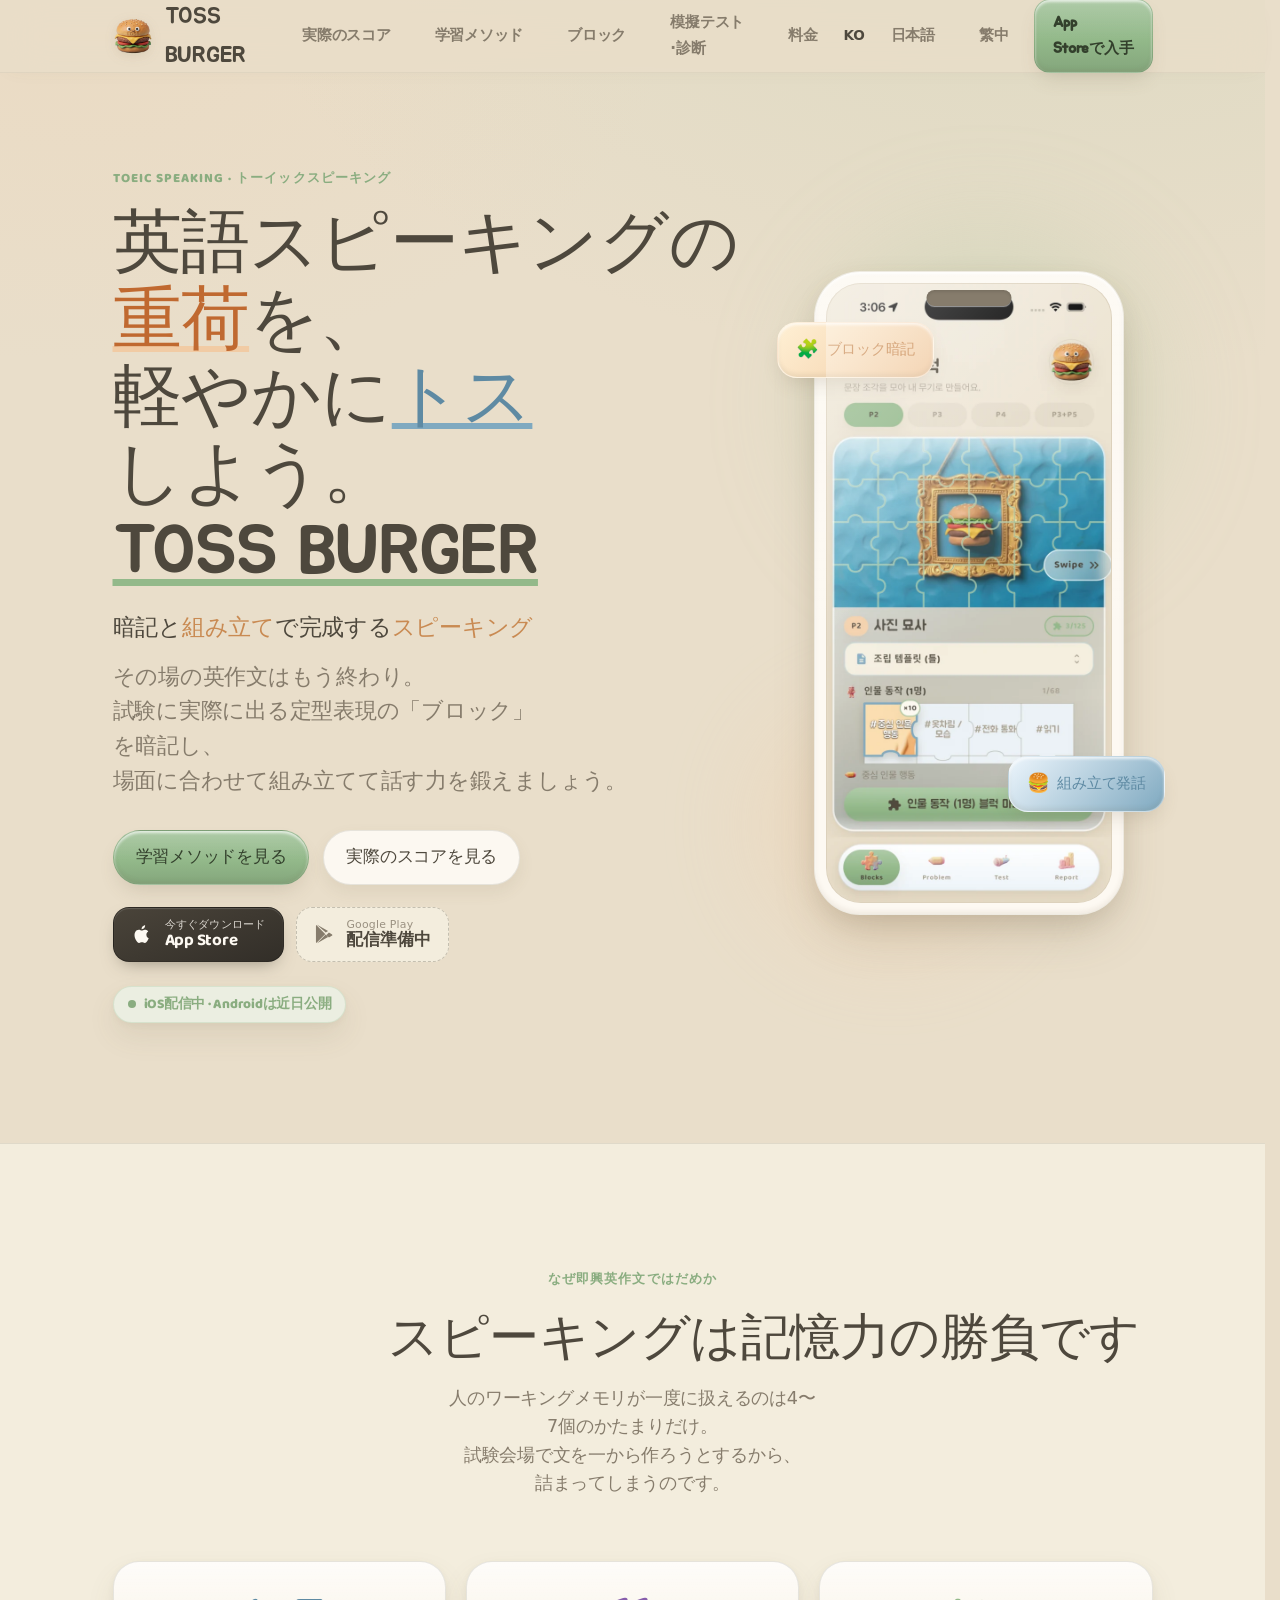
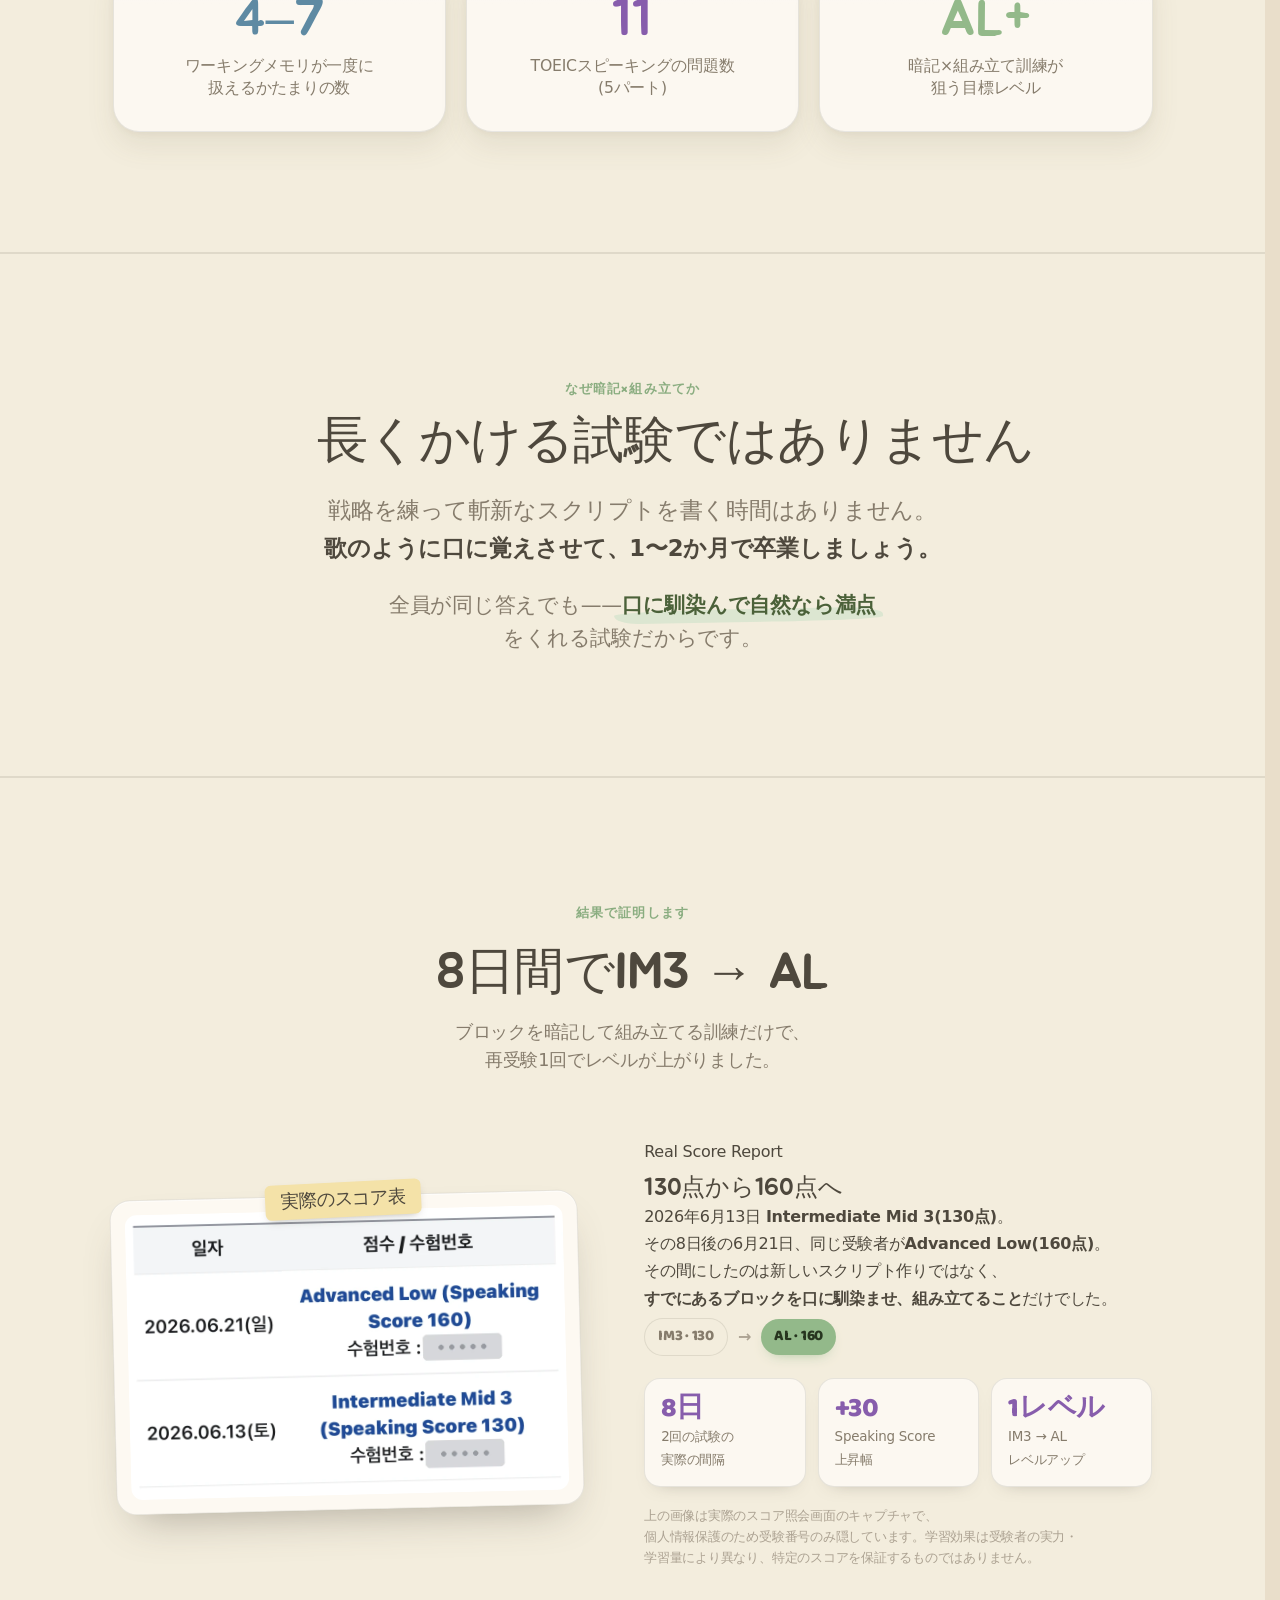
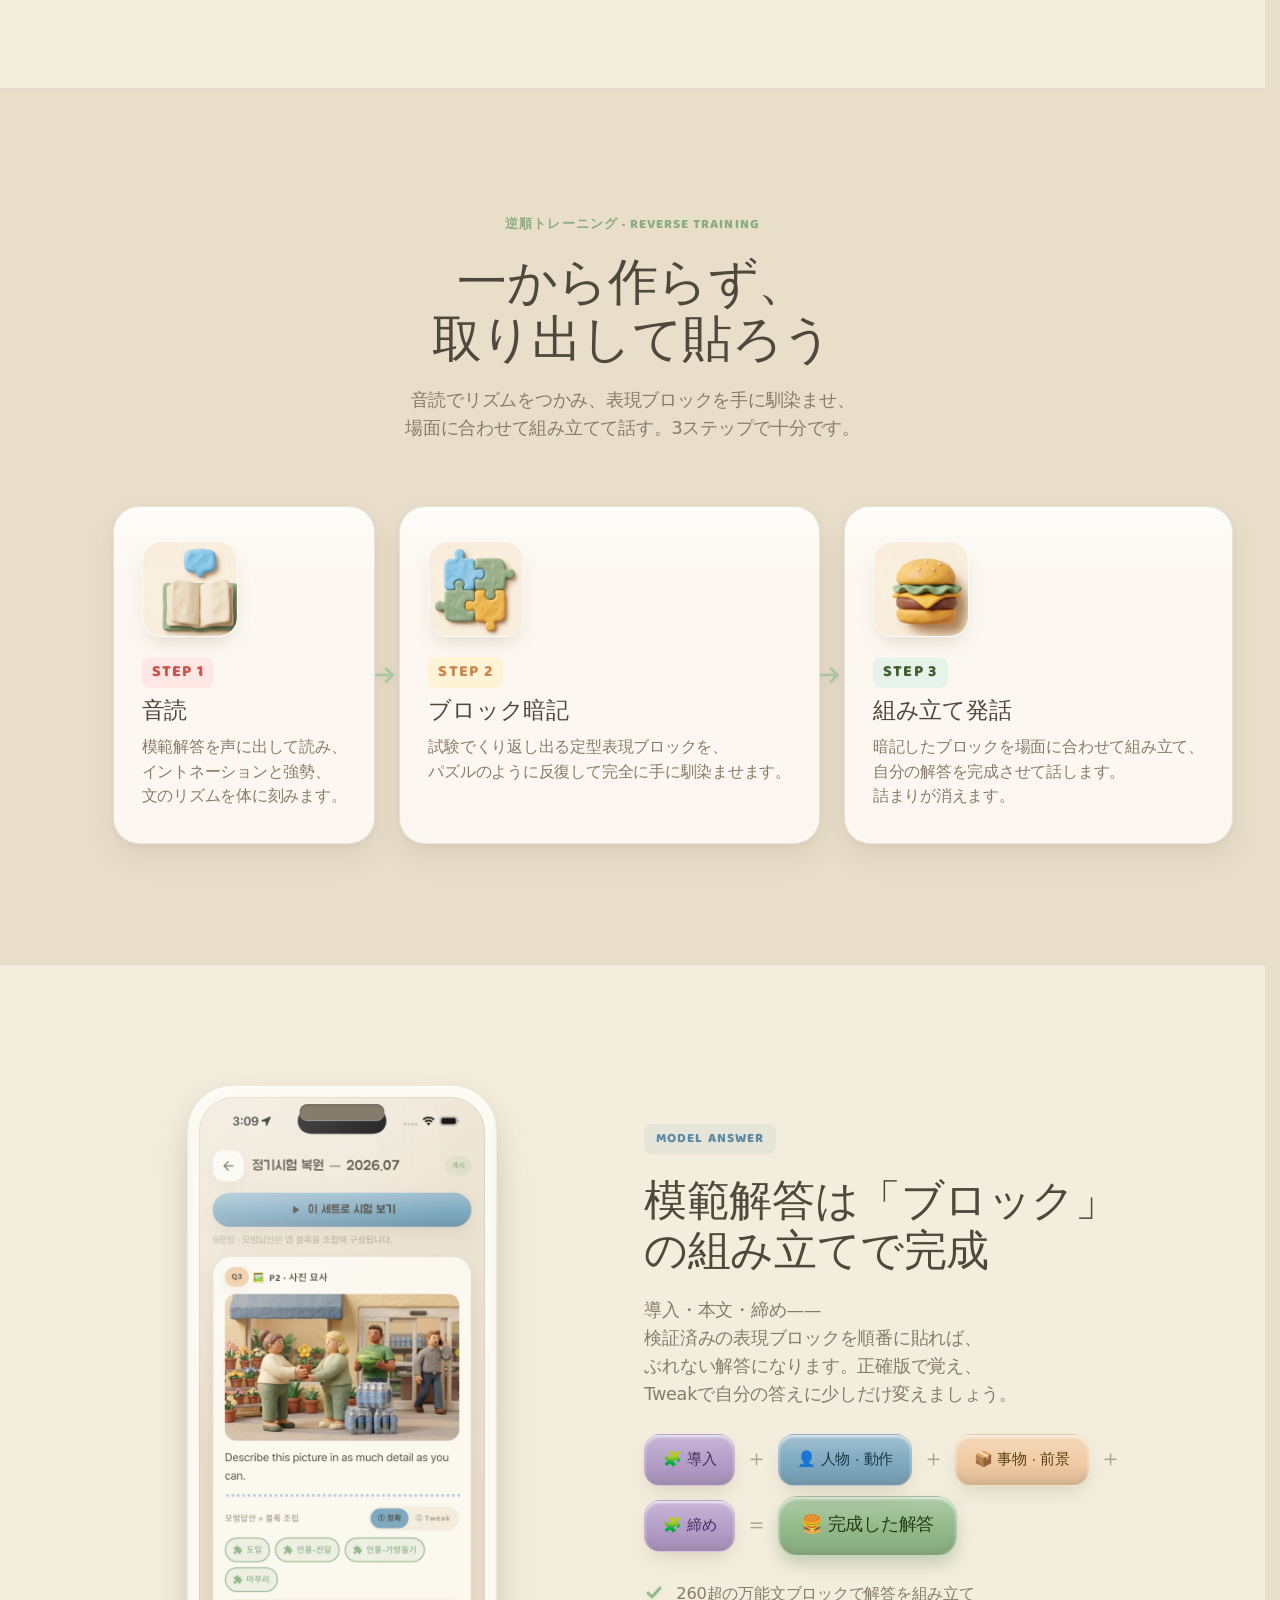
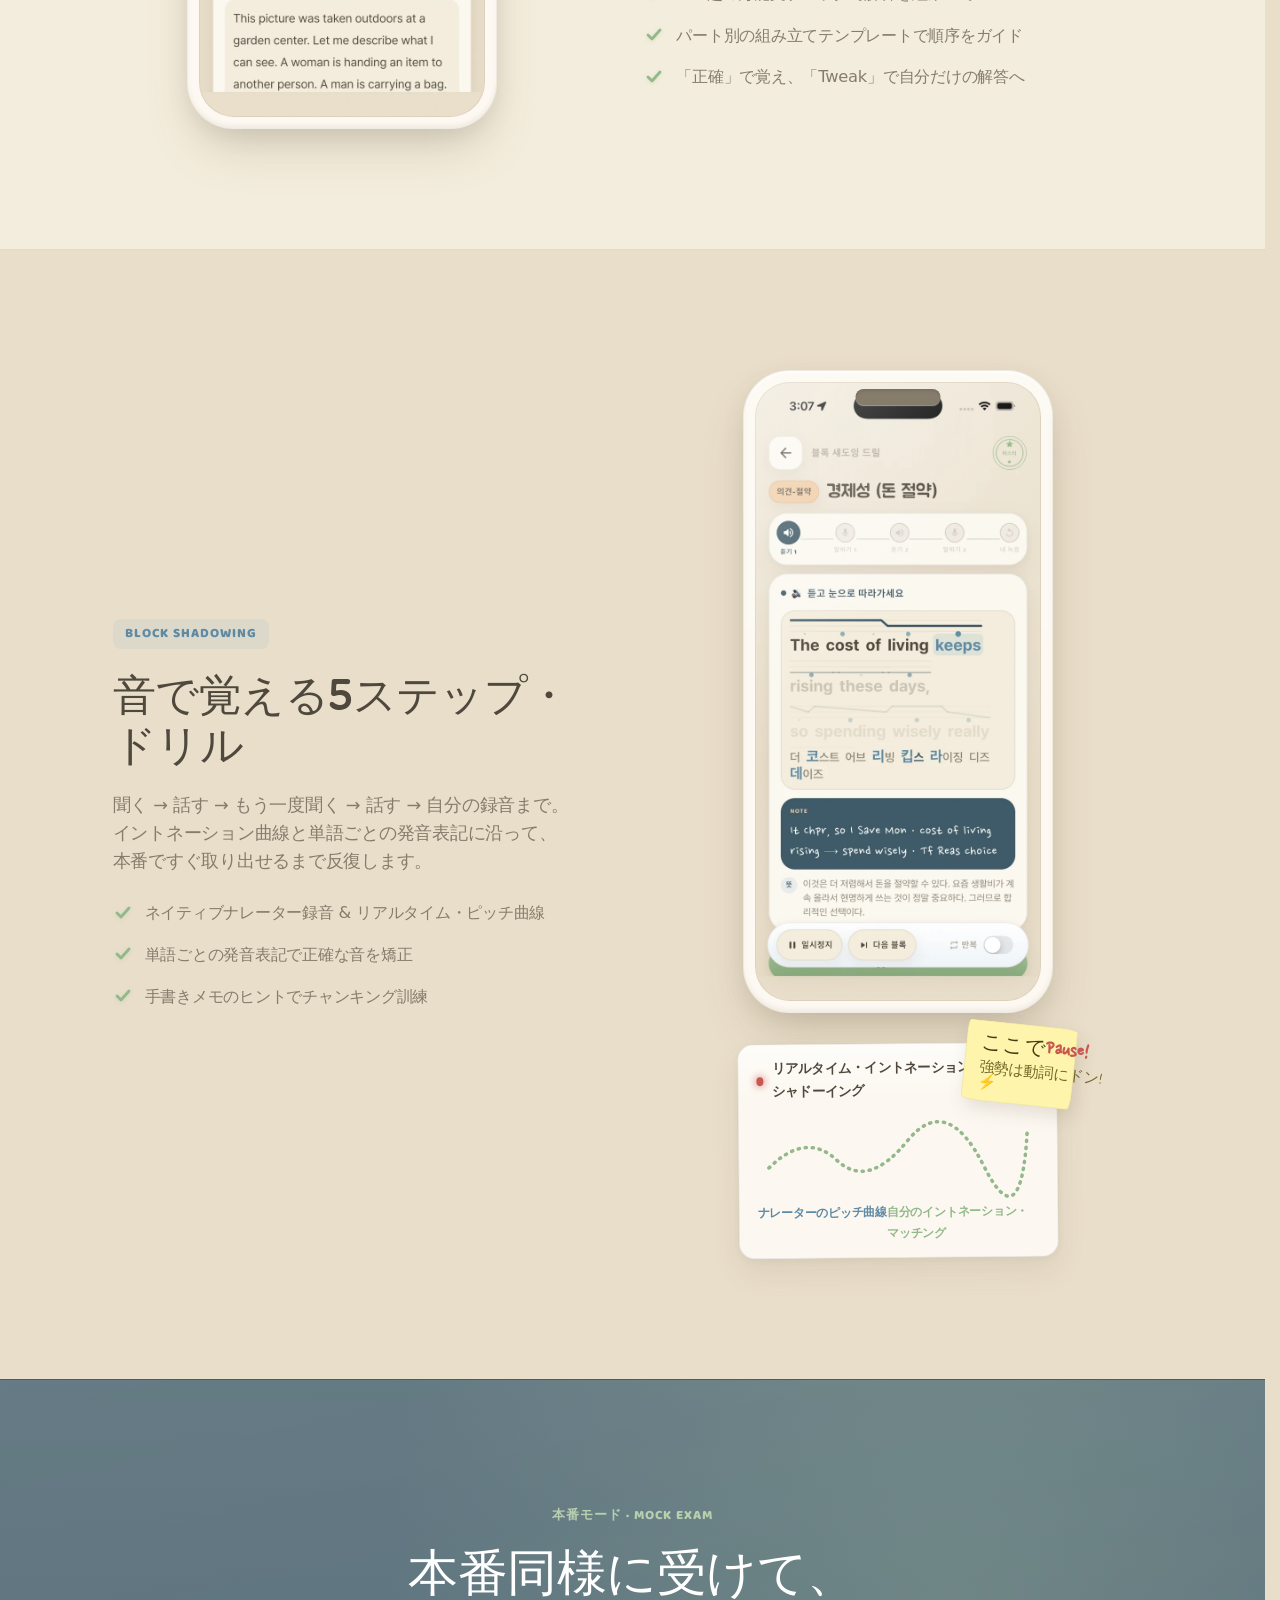
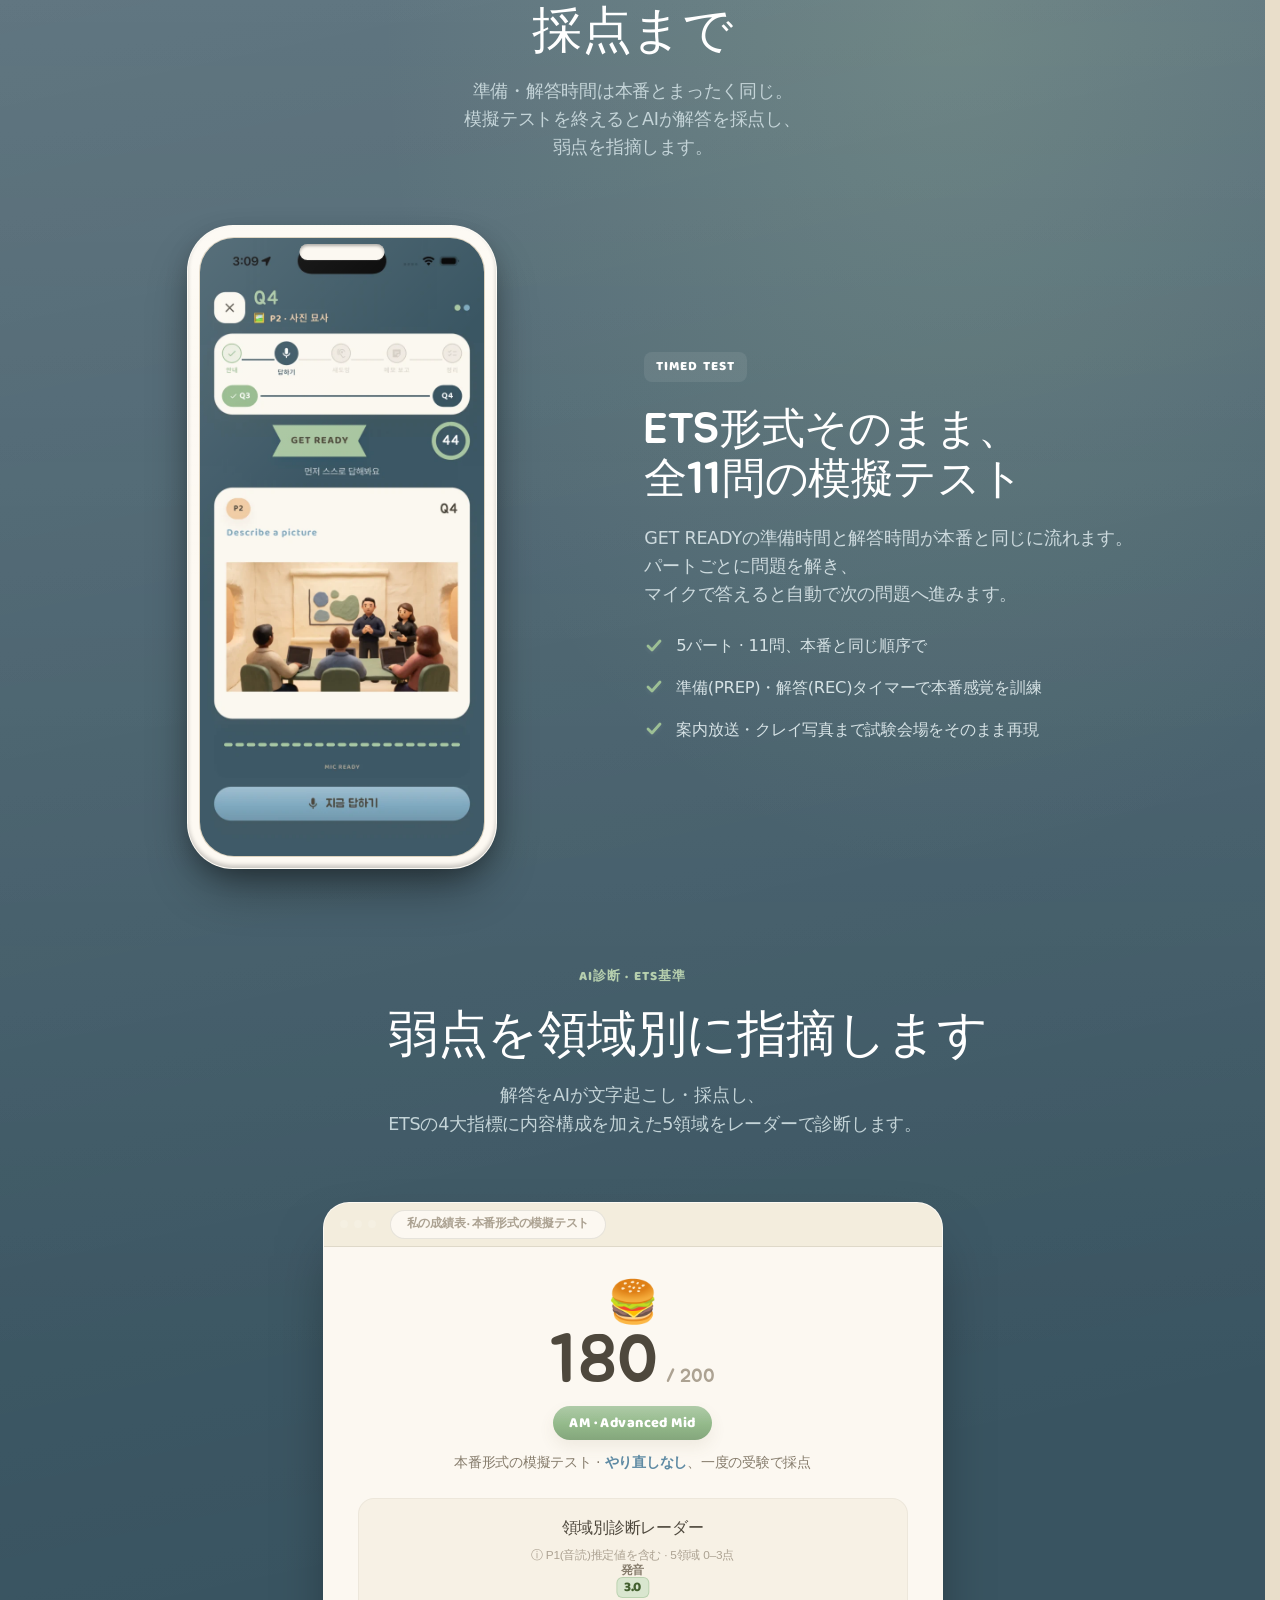
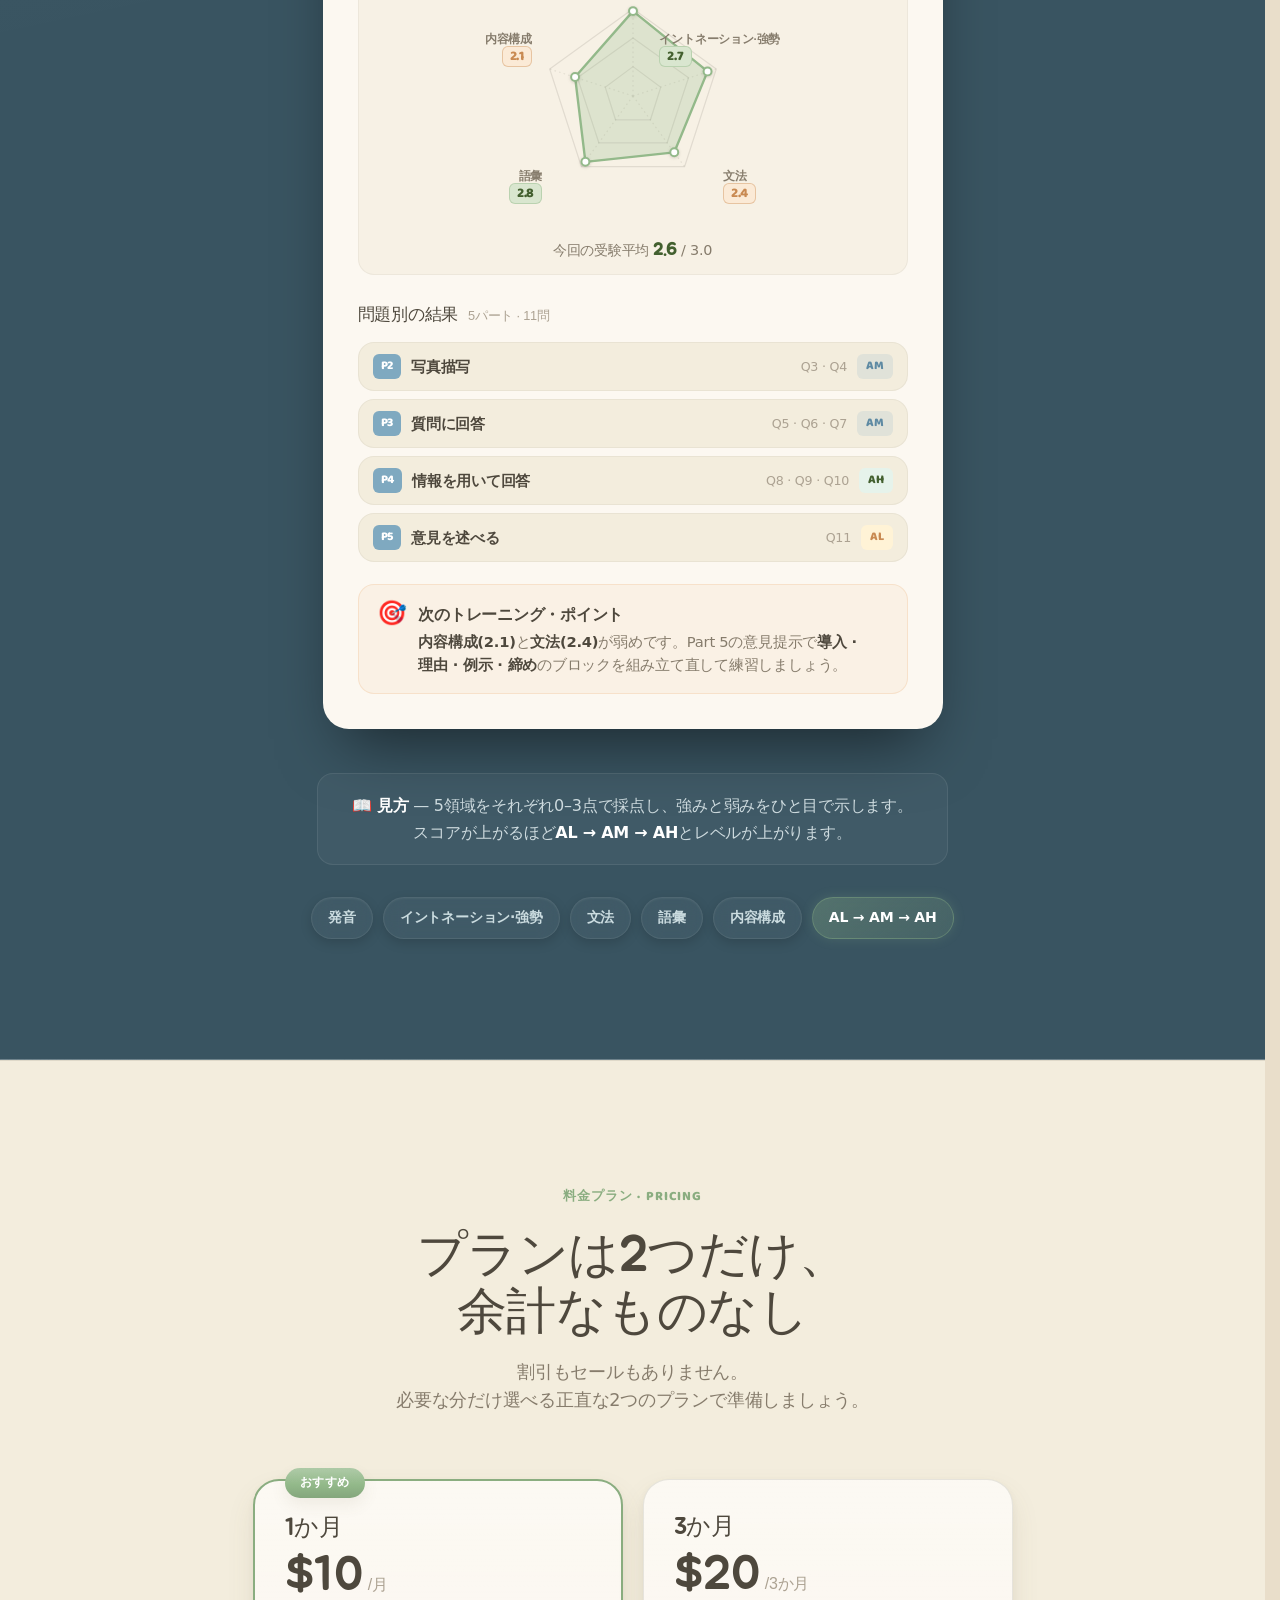
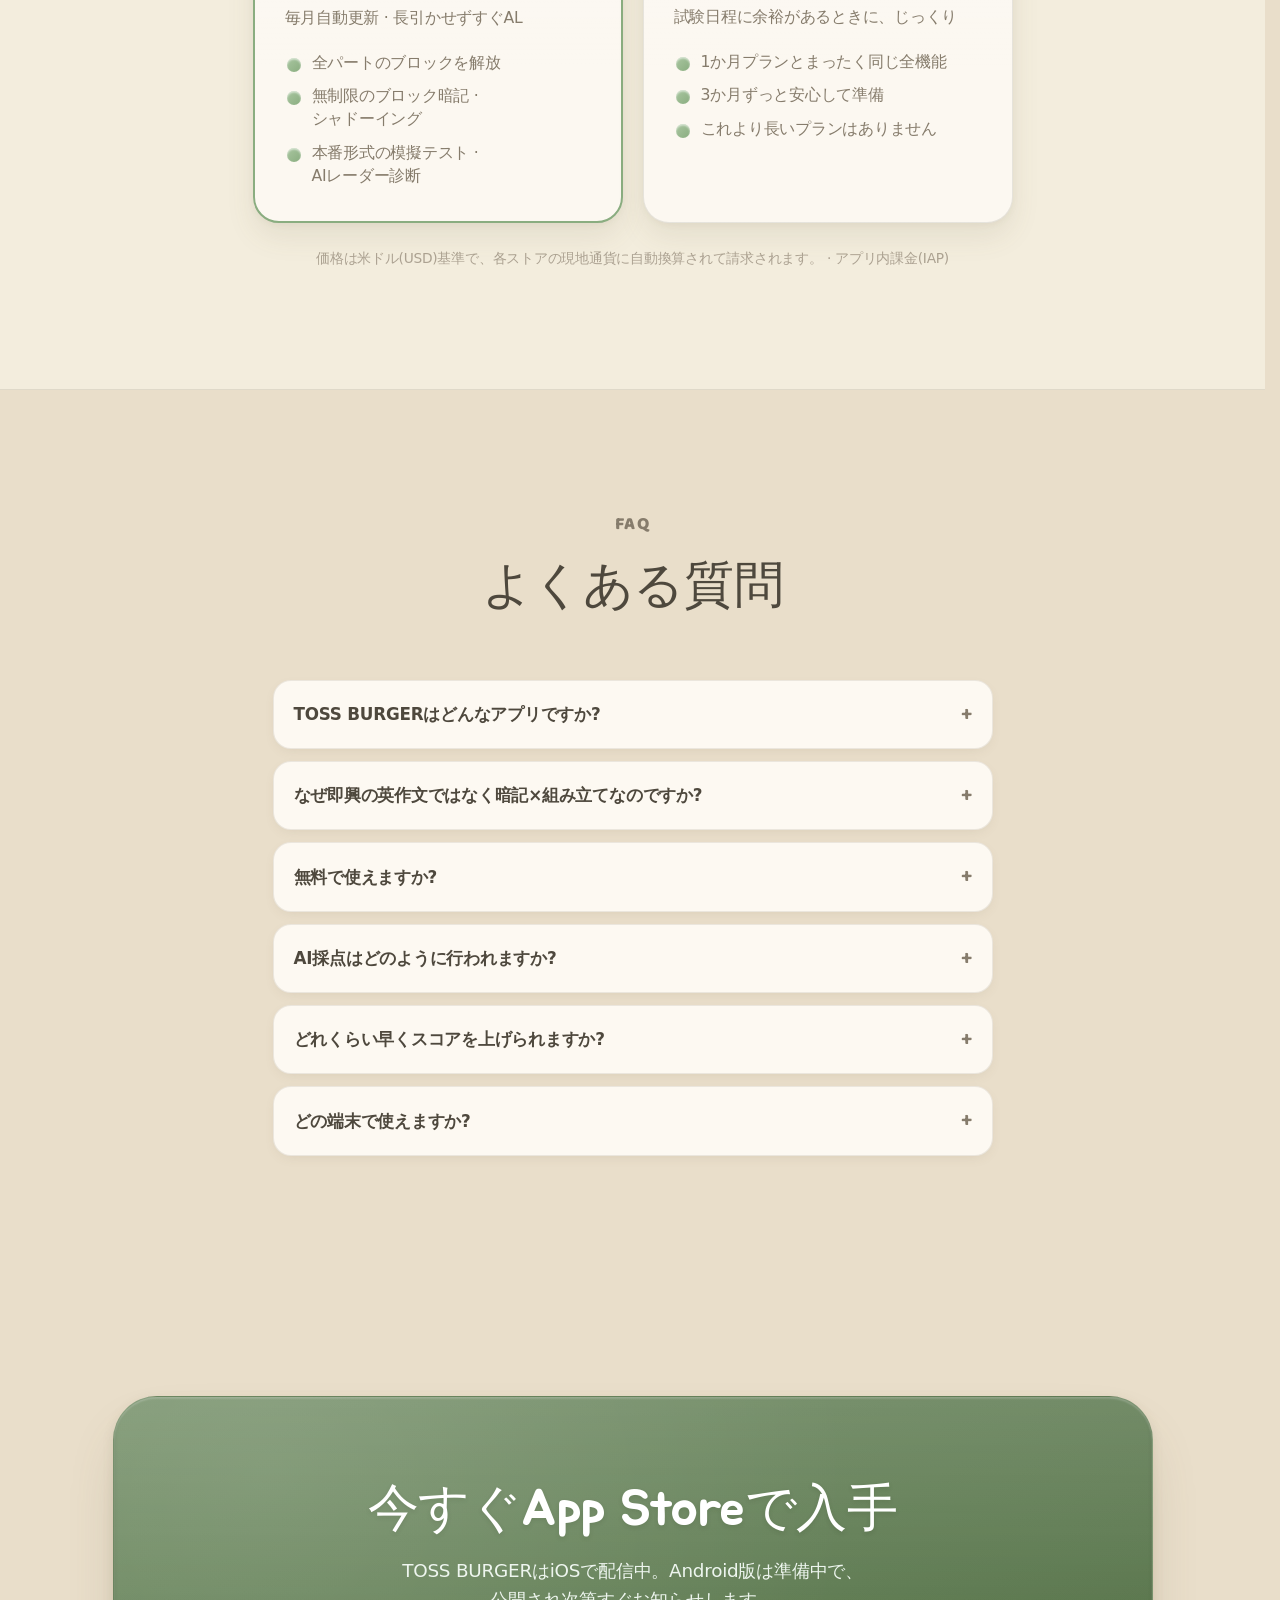
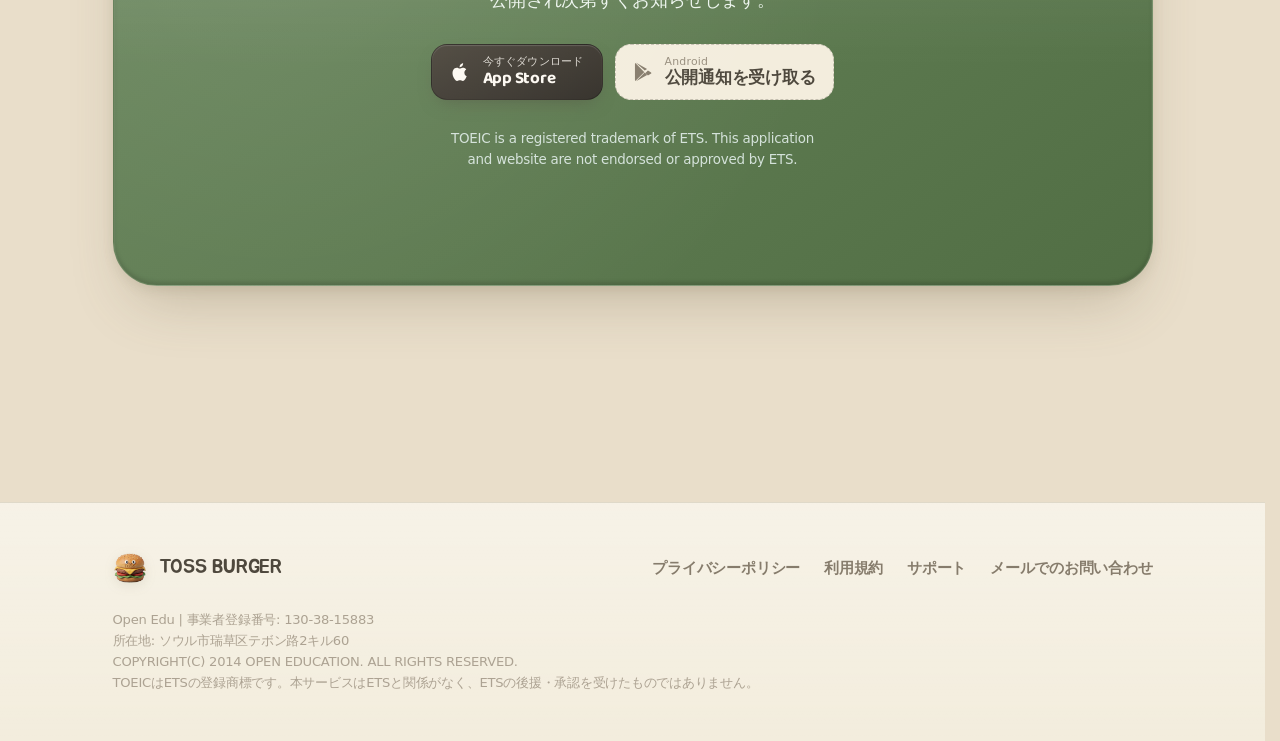
==== ja/index.html @ c6505736 "feat: SEO/AEO + ja·zh-Hant homepages with browser-language routing - index.html: canonical + hreflan" ====
<!DOCTYPE html>
<html lang="ja">
<head>
<meta charset="utf-8">
<meta name="viewport" content="width=device-width, initial-scale=1, viewport-fit=cover">
<title>TOSS BURGER — 暗記と組み立てで完成するTOEIC®スピーキング</title>
<meta name="description" content="TOSS BURGERは、試験に出る定型表現の「ブロック」を暗記し、組み立てて話すTOEIC Speakingトレーニングアプリです。ブロック・シャドーイング、本番形式の模擬テスト、ETS基準のAIレーダー診断まで。">
<meta name="color-scheme" content="light dark">
<meta name="theme-color" content="#e9e0cf" media="(prefers-color-scheme: light)">
<meta name="theme-color" content="#1b2b33" media="(prefers-color-scheme: dark)">
<meta property="og:title" content="TOSS BURGER — TOEICスピーキング「暗記×組み立て」トレーニング">
<meta property="og:description" content="その場の英作文はもう終わり。定型表現を暗記し、組み立てて話そう。ブロック・シャドーイング · 模擬テスト · AIレーダー診断。">
<meta property="og:type" content="website">
<meta property="og:url" content="https://tosburger.com/ja/">
<meta property="og:image" content="https://tosburger.com/assets/og.jpg">
<meta property="og:image:width" content="1200">
<meta property="og:image:height" content="630">
<meta property="og:locale" content="ja_JP">
<meta property="og:locale:alternate" content="ko_KR">
<meta property="og:locale:alternate" content="zh_TW">
<meta name="twitter:card" content="summary_large_image">
<link rel="canonical" href="https://tosburger.com/ja/">
<link rel="alternate" hreflang="ko" href="https://tosburger.com/">
<link rel="alternate" hreflang="ja" href="https://tosburger.com/ja/">
<link rel="alternate" hreflang="zh-Hant" href="https://tosburger.com/zh-hant/">
<link rel="alternate" hreflang="x-default" href="https://tosburger.com/">
<link rel="sitemap" type="application/xml" href="/sitemap.xml">
<script type="application/ld+json">
{
  "@context": "https://schema.org",
  "@graph": [
    {
      "@type": "Organization",
      "@id": "https://tosburger.com/#org",
      "name": "Open Edu",
      "url": "https://tosburger.com/",
      "logo": "https://tosburger.com/assets/logo.webp",
      "email": "tosburger.dev@gmail.com"
    },
    {
      "@type": "WebSite",
      "@id": "https://tosburger.com/#website",
      "url": "https://tosburger.com/",
      "name": "TOSS BURGER",
      "inLanguage": "ja",
      "publisher": { "@id": "https://tosburger.com/#org" }
    },
    {
      "@type": "MobileApplication",
      "@id": "https://tosburger.com/#app",
      "name": "TOSS BURGER — TOEICスピーキング・テンプレート訓練",
      "alternateName": "TOSS BURGER",
      "operatingSystem": "iOS",
      "applicationCategory": "EducationApplication",
      "description": "試験でくり返し出る定型表現「ブロック」を暗記し、組み立てて話すTOEIC Speaking訓練アプリ。音読 → ブロック暗記 → 組み立て発話の3ステップ、本番形式の模擬テストとAI採点つき。",
      "installUrl": "https://apps.apple.com/app/id6788353969",
      "inLanguage": ["ko", "ja", "zh-Hant"],
      "publisher": { "@id": "https://tosburger.com/#org" },
      "offers": [
        { "@type": "Offer", "name": "TOSS BURGER Pro 1か月(自動更新)", "price": "10", "priceCurrency": "USD" },
        { "@type": "Offer", "name": "TOSS BURGER Pro 3か月(自動更新)", "price": "20", "priceCurrency": "USD" }
      ]
    },
    {
      "@type": "FAQPage",
      "@id": "https://tosburger.com/#faq",
      "inLanguage": "ja",
      "mainEntity": [
        {
          "@type": "Question",
          "name": "TOSS BURGERはどんなアプリですか?",
          "acceptedAnswer": { "@type": "Answer", "text": "TOSS BURGERはTOEIC Speakingのトレーニングアプリです。試験でくり返し出る定型表現「ブロック」を暗記し、場面に合わせて組み立てて話す方式で、音読 → ブロック暗記 → 組み立て発話の3ステップで練習します。" }
        },
        {
          "@type": "Question",
          "name": "なぜ即興の英作文ではなく暗記×組み立てなのですか?",
          "acceptedAnswer": { "@type": "Answer", "text": "人のワーキングメモリは一度に4〜7個のかたまりしか扱えず、試験会場で文を新しく作ると詰まりがちです。あらかじめ暗記した表現ブロックを取り出して組み立てれば、詰まらずに答えられます。" }
        },
        {
          "@type": "Question",
          "name": "無料で使えますか?",
          "acceptedAnswer": { "@type": "Answer", "text": "無料で学習を始められ、AI採点はログイン後にご利用いただけます。全ブロックの解放、無制限の練習、AI採点はProサブスクリプション(1か月 US$10 / 3か月 US$20、アプリ内課金)で提供されます。" }
        },
        {
          "@type": "Question",
          "name": "AI採点はどのように行われますか?",
          "acceptedAnswer": { "@type": "Answer", "text": "本番形式の模擬テストで解答を録音するとAIが文字起こし・採点し、ETSの4大指標(発音・イントネーションと強勢・文法・語彙)に内容構成を加えた5領域を0–3点のレーダーで診断し、弱点を指摘します。" }
        },
        {
          "@type": "Question",
          "name": "どれくらい早くスコアを上げられますか?",
          "acceptedAnswer": { "@type": "Answer", "text": "実例として、ある受験者はアプリ使用8日でIM3(130点)からAL(160点)に上がりました。ただし学習効果は元の実力と学習量により異なり、特定のスコアを保証するものではありません。" }
        },
        {
          "@type": "Question",
          "name": "どの端末で使えますか?",
          "acceptedAnswer": { "@type": "Answer", "text": "iOS(App Store)で配信中です。Android版は準備中で、メールで公開通知を受け取れます。" }
        }
      ]
    }
  ]
}
</script>
<link rel="icon" type="image/webp" href="/assets/logo.webp">
<link rel="preconnect" href="https://fonts.googleapis.com">
<link rel="preconnect" href="https://fonts.gstatic.com" crossorigin>
<link rel="stylesheet" href="https://fonts.googleapis.com/css2?family=Jua&family=Baloo+2:wght@500;700;800&family=Nanum+Pen+Script&display=swap">
<link rel="stylesheet" href="/style.css">
<style>
  /* ---- Landing-Only Visual Enhancements (Extending style.css) ---- */
  section { padding-block: clamp(64px, 10vw, 120px); position: relative; }
  
  /* Section Header Styling */
  .sec-head { text-align: center; max-width: 48ch; margin: 0 auto clamp(36px, 6vw, 64px); }
  .sec-head .eyebrow { margin-bottom: 8px; }
  .sec-head h2 { font-size: clamp(2rem, 5vw, 3.1rem); margin: 12px 0 16px; color: var(--ink); }
  .sec-head p { color: var(--ink-soft); font-size: 1.1rem; line-height: 1.6; }

  /* ---- Clay Device Mockup ---- */
  .device { 
    position: relative; 
    margin-inline: auto; 
    width: min(310px, 78vw); 
    padding: 11px; 
    border-radius: 46px;
    background: var(--paper-hi); 
    background-image: var(--clay-gloss);
    box-shadow: 
      0 25px 50px -12px rgba(110, 95, 69, 0.25),
      0 8px 24px -4px rgba(110, 95, 69, 0.15),
      inset 0 2px 3px rgba(255, 255, 255, 0.8),
      inset 0 -3px 4px rgba(110, 95, 69, 0.08); 
    border: 1px solid rgba(110, 95, 69, 0.1);
    transition: transform 0.3s var(--ease-playful);
  }
  .device:hover {
    transform: scale(1.025) translateY(-4px);
  }
  /* Physical Bezel Highlight & Dynamic Island */
  .device::before { 
    content: ""; 
    position: absolute; 
    top: 18px; 
    left: 50%; 
    translate: -50% 0; 
    width: 85px; 
    height: 16px; 
    border-radius: 20px; 
    background: var(--ink-soft); 
    z-index: 10; 
    box-shadow: inset 0 2px 3px rgba(0,0,0,0.1), 0 1px 1px rgba(255,255,255,0.5); 
  }
  /* Glare Sweep Overlay */
  .device::after {
    content: "";
    position: absolute;
    inset: 11px;
    border-radius: 35px;
    background: linear-gradient(135deg, rgba(255, 255, 255, 0.4) 0%, rgba(255, 255, 255, 0) 40%, transparent 40.1%);
    pointer-events: none;
    z-index: 8;
  }
  .device img { 
    width: 100%; 
    height: auto; 
    border-radius: 35px; 
    display: block; 
    background: var(--cream);
    border: 1.5px solid rgba(110, 95, 69, 0.1);
  }
  .device.float { animation: float-device 7s ease-in-out infinite; }
  
  @media (prefers-reduced-motion: reduce) { 
    .device.float, .chip-float, .pitch-dot, .wave-teacher, .wave-learner { animation: none !important; } 
  }
  
  @keyframes float-device { 
    0%, 100% { transform: translateY(0) rotate(-1.5deg); } 
    50% { transform: translateY(-12px) rotate(-1.5deg); } 
  }

  /* ---- Hero Layout & Interactive Styling ---- */
  .hero { padding-top: clamp(40px, 7vw, 92px); }
  .hero-grid { display: grid; grid-template-columns: 1.05fr .95fr; gap: clamp(24px, 5vw, 64px); align-items: center; }
  .hero h1 { font-size: clamp(2.45rem, 6.8vw, 4.3rem); margin: 16px 0 20px; line-height: 1.12; color: var(--ink); }
  
  /* Responsive line breaks */
  @media (max-width: 640px) {
    .br-web { display: none; }
  }

  /* Custom Clay Highlight Underlines */
  .hl-burger {
    color: #c06930;
    text-decoration: underline;
    text-decoration-color: var(--cheese);
    text-underline-offset: 4px;
    text-decoration-thickness: 6px;
    display: inline-block;
  }
  .hl-toss {
    color: var(--tomato-dark);
    text-decoration: underline;
    text-decoration-color: var(--tomato);
    text-underline-offset: 4px;
    text-decoration-thickness: 6px;
    display: inline-block;
  }
  .hl-brand {
    color: var(--ink);
    text-decoration: underline;
    text-decoration-color: var(--lettuce);
    text-underline-offset: 6px;
    text-decoration-thickness: 7px;
    display: inline-block;
  }
  @media (prefers-color-scheme: dark) {
    .hl-burger { color: var(--cheese-dark); text-decoration-color: rgba(241, 203, 164, 0.4); }
    .hl-toss { color: var(--tomato); text-decoration-color: rgba(127, 169, 192, 0.4); }
    .hl-brand { text-decoration-color: rgba(147, 185, 138, 0.4); }
  }

  /* Dynamic Hand-molded Clay Highlighter */
  .hero h1 .hl { 
    color: #4b6139; 
    position: relative; 
    white-space: nowrap; 
    z-index: 1;
    display: inline-block;
  }
  .hero h1 .hl::after { 
    content: ""; 
    position: absolute; 
    left: -4%; 
    right: -4%; 
    bottom: -2px; 
    height: 16px; 
    background: var(--sage-soft); 
    border-radius: 50% 15% 45% 10% / 40% 60% 30% 70%; 
    z-index: -1; 
    transform: rotate(-1.2deg);
    opacity: 0.9; 
  }
  
  /* Brand slogan — the 버거움/토스 wordplay, sits between h1 and the lead */
  .hero p.slogan {
    font-family: "Jua", sans-serif;
    font-size: clamp(1.12rem, 2.5vw, 1.45rem);
    color: var(--ink);
    line-height: 1.5;
    margin: 0 0 14px;
    max-width: 34ch;
  }
  .hero p.slogan .pun { color: var(--cheese-dark); }
  .hero p.slogan .brand { color: var(--tomato-dark); }
  .hero p.lead { font-size: clamp(1.1rem, 2.4vw, 1.35rem); color: var(--ink-soft); max-width: 36ch; line-height: 1.6; }
  .hero .cta { display: flex; flex-wrap: wrap; gap: 14px; margin-top: 32px; }
  .hero .note { margin-top: 24px; }
  .hero .fig { position: relative; }
  
  /* Decorative Backdrop blur blobs */
  .blob { position: absolute; z-index: -1; filter: blur(54px); border-radius: 50%; pointer-events: none; }
  .blob.a { width: 340px; height: 340px; background: color-mix(in srgb, var(--sage) 55%, transparent); top: -40px; right: -20px; opacity: 0.5; }
  .blob.b { width: 260px; height: 240px; background: color-mix(in srgb, var(--cheese) 65%, transparent); bottom: -30px; left: -40px; opacity: 0.45; }
  
  /* Volumetric 3D Floating Sticker Badges */
  .chip-float { 
    position: absolute; 
    font-family: "Jua", sans-serif;
    font-size: 0.95rem; 
    padding: 11px 18px; 
    border-radius: var(--radius-md); 
    color: var(--ink);
    box-shadow: var(--clay-shadow); 
    border: 1px solid rgba(255, 255, 255, 0.4); 
    display: inline-flex; 
    align-items: center; 
    gap: 8px; 
    z-index: 5;
    user-select: none;
    transition: transform 0.2s var(--ease-playful);
  }
  .chip-float:hover {
    transform: scale(1.15) rotate(1.5deg);
  }
  .chip-float .pz { font-size: 1.15rem; }
  .chip-float.c1 { 
    background: linear-gradient(135deg, #FFF0D4 0%, var(--cheese) 100%); 
    color: var(--cheese-dark); 
    top: 8%; left: -8%; 
    animation: float-sticker-1 5s ease-in-out infinite;
  }
  .chip-float.c2 { 
    background: linear-gradient(135deg, #ECF5FC 0%, var(--tomato) 100%); 
    color: var(--tomato-dark); 
    bottom: 16%; right: -9%; 
    animation: float-sticker-2 6s ease-in-out infinite;
  }
  
  @keyframes float-sticker-1 { 
    0%, 100% { transform: translateY(0) rotate(1.5deg); } 
    50% { transform: translateY(-8px) rotate(-1.5deg); } 
  }
  @keyframes float-sticker-2 { 
    0%, 100% { transform: translateY(0) rotate(-2.5deg); } 
    50% { transform: translateY(-10px) rotate(1deg); } 
  }

  @media (max-width: 820px) {
    .hero-grid { grid-template-columns: 1fr; text-align: center; }
    .hero p.lead { margin-inline: auto; }
    .hero .cta, .hero .note { justify-content: center; }
    .hero .fig { margin-top: 36px; }
    .chip-float.c1 { left: 4%; } .chip-float.c2 { right: 4%; }
  }

  /* ---- Problem Band Stat Cards ---- */
  .band { background: var(--paper); border-block: 1px solid var(--line); }
  .stat-row { display: grid; grid-template-columns: repeat(3, 1fr); gap: 20px; text-align: center; }
  .stat { 
    background: var(--card); 
    border: 1px solid var(--line); 
    border-radius: var(--radius); 
    padding: 32px 20px; 
    box-shadow: var(--card-shadow); 
    background-image: linear-gradient(180deg, rgba(255,255,255,0.6) 0%, rgba(255,255,255,0) 25%);
    transition: transform 0.25s var(--ease-playful), box-shadow 0.25s ease;
  }
  .stat:hover {
    transform: translateY(-6px) scale(1.02);
    box-shadow: 0 20px 40px -12px rgba(110, 95, 69, 0.22), inset 0 2px 3px rgba(255,255,255,0.8);
  }
  .stat .n { 
    font-family: "Jua", sans-serif; 
    font-size: clamp(2.3rem, 5.2vw, 3.2rem); 
    font-variant-numeric: tabular-nums; 
    line-height: 1;
  }
  /* Color differentiation based on app Metaphors */
  .stat:nth-child(1) .n { color: var(--tomato-dark); }
  .stat:nth-child(2) .n { color: var(--onion-dark); }
  .stat:nth-child(3) .n { color: var(--lettuce); }
  .stat .l { color: var(--ink-soft); font-size: 0.98rem; margin-top: 10px; line-height: 1.4; font-weight: 500; }
  @media (max-width: 620px) { .stat-row { grid-template-columns: 1fr; gap: 14px; } }

  /* ---- Method Reverse-Training Steps ---- */
  .steps { display: grid; grid-template-columns: repeat(3, 1fr); gap: 24px; }
  .step { 
    position: relative; 
    background: var(--card); 
    border: 1px solid var(--line); 
    border-radius: var(--radius); 
    padding: 34px 28px; 
    box-shadow: var(--card-shadow); 
    background-image: linear-gradient(180deg, rgba(255,255,255,0.6) 0%, rgba(255,255,255,0) 20%);
    transition: transform 0.25s var(--ease-playful), box-shadow 0.25s ease;
  }
  .step:hover {
    transform: translateY(-8px) rotate(0.5deg);
    box-shadow: 0 22px 44px -14px rgba(110, 95, 69, 0.25), inset 0 2px 3px rgba(255,255,255,0.8);
  }
  .step-ico { 
    width: 96px; height: 96px; 
    border-radius: var(--radius-md); 
    background: var(--paper-hi); 
    object-fit: cover; 
    margin-bottom: 20px; 
    box-shadow: var(--clay-shadow); 
    border: 1.5px solid rgba(255,255,255,0.5);
    transition: transform 0.3s ease;
  }
  .step:hover .step-ico {
    transform: scale(1.08) rotate(-2deg);
  }
  .step-n { 
    display: inline-block;
    font-family: "Baloo 2", sans-serif;
    font-weight: 800; 
    letter-spacing: 0.08em; 
    font-size: 0.8rem; 
    padding: 3px 10px;
    border-radius: 8px;
    box-shadow: inset 0 1px 1px rgba(255,255,255,0.3);
  }
  .step:nth-child(1) .step-n { background: #FEE7E4; color: var(--alert); }
  .step:nth-child(2) .step-n { background: #FFF3D6; color: var(--cheese-dark); }
  .step:nth-child(3) .step-n { background: #E6F3EB; color: #43602f; }
  
  .step h3 { font-size: 1.45rem; margin: 10px 0 10px; color: var(--ink); }
  .step p { color: var(--ink-soft); font-size: 1rem; line-height: 1.55; }
  .step .arrow { position: absolute; top: 50%; right: -24px; translate: 0 -50%; color: var(--sage); z-index: 5; filter: drop-shadow(0 2px 4px rgba(78,72,61,0.1)); }
  @media (max-width: 760px) { .steps { grid-template-columns: 1fr; gap: 16px; } .step .arrow { display: none; } }

  /* ---- Feature Structure & Modular Layouts ---- */
  .feature { display: grid; grid-template-columns: .95fr 1.05fr; gap: clamp(32px, 6vw, 72px); align-items: center; }
  .feature.rev .fig { order: 2; }
  .feature .tag { 
    display: inline-block;
    font-family: "Baloo 2", sans-serif;
    font-weight: 800; 
    letter-spacing: 0.08em; 
    text-transform: uppercase; 
    font-size: 0.82rem; 
    color: var(--tomato-dark); 
    background: rgba(127, 169, 192, 0.12);
    padding: 4px 12px;
    border-radius: 8px;
    margin-bottom: 12px;
  }
  .feature h2 { font-size: clamp(1.8rem, 4.5vw, 2.7rem); margin: 12px 0 18px; color: var(--ink); }
  .feature p.lead { color: var(--ink-soft); font-size: 1.1rem; line-height: 1.6; }
  .feature ul { list-style: none; padding: 0; margin: 24px 0 0; display: grid; gap: 14px; }
  .feature li { display: flex; gap: 12px; align-items: flex-start; font-size: 1.02rem; color: var(--ink-soft); }
  .feature li svg { flex: none; margin-top: 3.5px; filter: drop-shadow(0 1.5px 2px rgba(147,185,138,0.25)); }
  @media (max-width: 820px) { .feature { grid-template-columns: 1fr; } .feature.rev .fig { order: 0; } }

  /* ---- Modular Block Interlocking Puzzle Assembly ---- */
  .assemble { display: flex; flex-wrap: wrap; align-items: center; gap: 10px; margin: 26px 0 6px; }
  .assemble .blk { 
    font-family: "Jua", sans-serif; 
    font-size: 0.95rem; 
    padding: 12px 18px; 
    border-radius: var(--radius-sm); 
    color: var(--ink); 
    box-shadow: var(--clay-shadow); 
    border: 1.5px solid rgba(255, 255, 255, 0.2); 
    position: relative;
    user-select: none;
    transition: transform 0.2s var(--ease-playful);
  }
  .assemble .blk:hover {
    transform: translateY(-2px) scale(1.05);
  }
  /* Specific claymatic gradients mimicking physical clay */
  .assemble .blk.bg-onion { background-image: var(--clay-gloss), var(--clay-onion); color: #432E5D; }
  .assemble .blk.bg-tomato { background-image: var(--clay-gloss), var(--clay-tomato); color: #1E3747; }
  .assemble .blk.bg-cheese { background-image: var(--clay-gloss), var(--clay-cheese); color: #583F15; }
  
  .assemble .plus, .assemble .eq { 
    font-family: "Jua", sans-serif; 
    font-size: 1.45rem; 
    color: var(--ink-muted); 
    user-select: none;
  }
  .assemble .ans { 
    font-family: "Jua", sans-serif; 
    font-size: 1.1rem; 
    padding: 14px 22px; 
    border-radius: var(--radius-md); 
    background-image: var(--clay-gloss), var(--clay-lettuce); 
    color: #273A16; 
    box-shadow: 0 8px 16px rgba(147, 185, 138, 0.3), var(--clay-shadow); 
    border: 1.5px solid rgba(255,255,255,0.25);
    transition: transform 0.2s var(--ease-playful);
  }
  .assemble .ans:hover {
    transform: translateY(-3px) rotate(2deg) scale(1.06);
  }

  /* ---- Interactive Real-Time Pitch Wave & Scribble Note ---- */
  .pitch-container { 
    position: relative; 
    margin-top: 30px; 
    width: 100%; 
    max-width: 320px; 
    margin-inline: auto; 
    transform: rotate(-0.5deg);
  }
  .pitch-wave-card { 
    background: var(--card); 
    border-radius: var(--radius-sm); 
    border: 1.5px solid var(--line); 
    padding: 14px 18px; 
    box-shadow: var(--card-shadow); 
    background-image: linear-gradient(180deg, rgba(255,255,255,0.6) 0%, rgba(255,255,255,0) 25%);
  }
  .pitch-header { display: flex; align-items: center; gap: 8px; margin-bottom: 10px; }
  .pitch-dot { 
    width: 9px; height: 9px; 
    background: var(--alert); 
    border-radius: 50%; 
    box-shadow: 0 0 8px var(--alert);
    animation: pulse-dot 1.5s infinite ease-in-out; 
  }
  .pitch-title { font-size: 0.84rem; font-weight: 800; color: var(--ink); font-family: "Baloo 2", sans-serif; letter-spacing: 0.02em; }
  .pitch-svg { width: 100%; height: auto; overflow: visible; }
  
  /* Accent path draw animation */
  .wave-teacher { 
    stroke-dasharray: 400; 
    stroke-dashoffset: 400; 
    animation: draw-wave 4.5s ease-in-out infinite alternate; 
  }
  .wave-learner { 
    stroke-dasharray: 1 5; 
    animation: draw-learner 4.5s ease-in-out infinite alternate; 
  }
  @keyframes draw-wave { to { stroke-dashoffset: 0; } }
  @keyframes draw-learner { 0% { opacity: 0; } 20% { opacity: 1; } 100% { opacity: 1; } }
  
  .pitch-tags { display: flex; justify-content: space-between; margin-top: 10px; font-size: 0.75rem; font-weight: 700; }
  .tag-teacher { color: var(--tomato-dark); }
  .tag-learner { color: var(--lettuce); }
  
  /* Beautiful Post-it Notepad with Handwriting Script */
  .memo-note { 
    position: absolute; 
    top: -24px; right: -28px; 
    background: #FEF4AC; 
    box-shadow: 4px 8px 18px rgba(110, 95, 69, 0.16); 
    border: 1px solid rgba(110, 95, 69, 0.08); 
    padding: 11px 15px; 
    border-radius: 3px 18px 4px 22px / 14px 4px 18px 4px; 
    transform: rotate(6.5deg) scale(0.95); 
    transform-origin: top left; 
    z-index: 10; 
    width: 116px; 
    user-select: none;
    transition: transform 0.25s var(--ease-playful);
  }
  .memo-note:hover { transform: rotate(3deg) scale(1.06); }
  .memo-text { font-family: "Nanum Pen Script", cursive; font-size: 1.35rem; color: #433D14; line-height: 1.15; }
  .memo-text span { color: var(--alert); font-weight: 700; }
  .memo-sub { font-family: "Nanum Pen Script", cursive; font-size: 1rem; color: #736829; margin-top: 4px; line-height: 1; }

  /* ---- Deep Midnight Stage ( 실전 & AI 진단 ) ---- */
  .stage { 
    position: relative; 
    color: #eaf1f2; 
    background: var(--slate-deep);
    background-image: var(--clay-gloss), linear-gradient(168deg, rgba(255,255,255,0.1) 0%, rgba(255,255,255,0) 60%);
    overflow: hidden; 
    border-top: 1px solid rgba(255,255,255,0.06);
    border-bottom: 1px solid rgba(255,255,255,0.06);
  }
  /* Luminous atmospheric glowing backdrop */
  .stage::before { 
    content: ""; 
    position: absolute; 
    inset: 0; 
    background: radial-gradient(75% 50% at 75% 8%, color-mix(in srgb, var(--sage) 22%, transparent), transparent 60%); 
    pointer-events: none; 
  }
  .stage .wrap { position: relative; }
  .stage .eyebrow { color: color-mix(in srgb, var(--sage) 85%, #fff); }
  .stage .sec-head h2 { color: #fff; }
  .stage .sec-head p { color: #c4d4d8; }
  .stage .tag { color: #fff; background: rgba(255,255,255,0.08); }
  .stage h2, .stage h3 { color: #fff; }
  .stage p.lead { color: #cddade; }
  .stage .feature { margin-bottom: clamp(48px, 8vw, 92px); }
  .stage .device { 
    background: var(--paper-hi); 
    background-image: var(--clay-gloss);
    box-shadow: 
      0 25px 50px -12px rgba(0, 0, 0, 0.45),
      0 8px 24px -4px rgba(0, 0, 0, 0.25),
      inset 0 2px 3px rgba(255, 255, 255, 0.15),
      inset 0 -3px 4px rgba(0, 0, 0, 0.2);
    border: 1px solid rgba(255, 255, 255, 0.1);
  }
  .stage .device::before {
    background: var(--card);
    box-shadow: inset 0 2px 3px rgba(0,0,0,0.3), 0 1px 1px rgba(255,255,255,0.1);
  }
  .stage .device::after {
    background: linear-gradient(135deg, rgba(255, 255, 255, 0.15) 0%, rgba(255, 255, 255, 0) 40%, transparent 40.1%);
  }
  .stage .feature li { color: #d6e2e5; }
  .stage .feature li svg { filter: drop-shadow(0 1.5px 2px rgba(255,255,255,0.1)); }

  /* Premium Tablet-Style Screenshot Showcase Container */
  .showcase-device { 
    border-radius: var(--radius); 
    overflow: hidden; 
    border: 1px solid rgba(255,255,255,0.12); 
    box-shadow: 0 32px 64px -22px rgba(0,0,0,0.55); 
    background: #2b3e4a; 
    transition: transform 0.3s ease;
  }
  .showcase-device:hover {
    transform: translateY(-2px);
  }
  .tablet-header { 
    height: 38px; 
    background: rgba(0, 0, 0, 0.2); 
    border-bottom: 1px solid rgba(255,255,255,0.06); 
    display: flex; 
    align-items: center; 
    padding-inline: 18px; 
    gap: 14px;
  }
  .tablet-dots { display: flex; gap: 6px; }
  .tablet-dots span { width: 8px; height: 8px; border-radius: 50%; background: rgba(255,255,255,0.15); }
  .tablet-address { 
    font-family: "Baloo 2", sans-serif;
    font-weight: 700;
    font-size: 0.76rem; 
    color: rgba(255,255,255,0.3); 
    background: rgba(0, 0, 0, 0.15); 
    padding: 3px 18px; 
    border-radius: 6px; 
    width: 240px; 
    text-align: center;
    overflow: hidden;
    text-overflow: ellipsis;
    white-space: nowrap;
  }
  .tablet-screen img { width: 100%; height: auto; display: block; border-top: 1px solid rgba(0,0,0,0.1); }

  /* Dual Grid for Results Section on Desktop */
  .result-showcase-grid { 
    display: grid; 
    grid-template-columns: 1.15fr .85fr; 
    gap: clamp(24px, 4vw, 48px); 
    align-items: stretch; 
    margin-top: clamp(32px, 5vw, 60px); 
  }
  @media (max-width: 900px) { .result-showcase-grid { grid-template-columns: 1fr; } }

  /* ---- Spectacular Pentagonal Interactive AI Radar Card ---- */
  .radar-card { 
    background: rgba(255, 255, 255, 0.035) !important; 
    border: 1.5px solid rgba(255, 255, 255, 0.08) !important; 
    box-shadow: 0 24px 48px -18px rgba(0,0,0,0.45) !important;
    background-image: linear-gradient(180deg, rgba(255,255,255,0.04) 0%, rgba(255,255,255,0) 25%) !important;
    display: flex;
    flex-direction: column;
    justify-content: space-between;
    padding: 32px 24px !important;
  }
  .radar-header { text-align: center; margin-bottom: 22px; }
  .radar-header h3 { font-size: 1.35rem; color: #fff; margin-bottom: 4px; }
  .radar-subtitle { font-size: 0.8rem; color: #a4b9bf; font-weight: 600; margin: 0; }
  
  .radar-chart-container { 
    position: relative; 
    width: 100%; 
    max-width: 240px; 
    margin-inline: auto; 
    aspect-ratio: 1; 
    user-select: none;
  }
  .radar-svg { width: 100%; height: 100%; overflow: visible; }
  
  /* Radar Chart SVG Grid styling */
  .grid-line { fill: none; stroke: rgba(255, 255, 255, 0.08); stroke-width: 1.5; }
  .spoke { fill: none; stroke: rgba(255, 255, 255, 0.08); stroke-width: 1.5; stroke-dasharray: 2 4; }
  
  /* Glowing interactive polygons */
  .poly-take1 { 
    fill: rgba(172, 162, 146, 0.12); 
    stroke: rgba(172, 162, 146, 0.35); 
    stroke-width: 2; 
    stroke-linecap: round; 
    stroke-linejoin: round; 
  }
  .poly-take2 { 
    fill: rgba(147, 185, 138, 0.22); 
    stroke: var(--lettuce); 
    stroke-width: 3.5; 
    stroke-linecap: round; 
    stroke-linejoin: round; 
    filter: drop-shadow(0 0 6px rgba(147, 185, 138, 0.3));
  }
  .vertex { fill: #fff; stroke: var(--lettuce); stroke-width: 2.5; filter: drop-shadow(0 2px 4px rgba(0,0,0,0.3)); }
  
  /* Accurate coordinate-mapped HTML Labels over SVG */
  .radar-label { position: absolute; display: flex; flex-direction: column; align-items: center; font-size: 0.74rem; font-weight: 700; line-height: 1.25; }
  .radar-label .label-txt { color: #b4c9cd; font-family: "Pretendard", sans-serif; font-size: 0.72rem; }
  .radar-label .label-val { font-family: "Baloo 2", sans-serif; font-size: 0.85rem; font-weight: 800; padding: 1px 7px; border-radius: 6px; box-shadow: inset 0 1px 0 rgba(255,255,255,0.1); }
  
  .val-lettuce { background: rgba(147, 185, 138, 0.18); color: var(--lettuce); border: 1px solid rgba(147, 185, 138, 0.25); }
  .val-cheese { background: rgba(201, 138, 82, 0.18); color: var(--cheese-dark); border: 1px solid rgba(201, 138, 82, 0.25); }
  
  .label-top { top: -6%; left: 50%; transform: translateX(-50%); }
  .label-right-top { top: 22%; right: -12%; align-items: flex-start; }
  .label-right-bottom { bottom: 8%; right: -2%; align-items: flex-start; }
  .label-left-bottom { bottom: 8%; left: -2%; align-items: flex-end; }
  .label-left-top { top: 22%; left: -12%; align-items: flex-end; }

  /* Radar legend panel details */
  .radar-legend { display: flex; flex-wrap: wrap; justify-content: center; gap: 10px 18px; margin-top: 26px; border-top: 1px solid rgba(255,255,255,0.06); padding-top: 16px; }
  .leg-item { display: inline-flex; align-items: center; gap: 7px; font-size: 0.8rem; font-weight: 600; color: #a4b9bf; }
  .leg-dot { width: 8px; height: 8px; border-radius: 50%; display: inline-block; }
  .take1 .leg-dot { background: rgba(172, 162, 146, 0.6); }
  .take2 .leg-dot { background: var(--lettuce); box-shadow: 0 0 6px var(--lettuce); }
  .badge-up { font-family: "Baloo 2", sans-serif; font-size: 0.74rem; font-weight: 800; background: var(--lettuce); color: #273a16; padding: 1px 6px; border-radius: 5px; margin-left: 2px; }

  /* Glowing Translucent Dimension pills */
  .dims { display: flex; flex-wrap: wrap; justify-content: center; gap: 10px; margin-top: 32px; }
  .dims span { 
    font-size: .88rem; 
    font-weight: 700; 
    padding: 8px 16px; 
    border-radius: 999px; 
    background: rgba(255, 255, 255, 0.04); 
    color: #cbdce0; 
    border: 1.5px solid rgba(255, 255, 255, 0.08); 
    box-shadow: 0 4px 12px rgba(0,0,0,0.15), inset 0 1px 2px rgba(255,255,255,0.05);
    backdrop-filter: blur(10px);
    -webkit-backdrop-filter: blur(10px);
    transition: background 0.2s ease, color 0.2s ease, border-color 0.2s ease, transform 0.2s ease;
  }
  .dims span:not(.lv):hover {
    background: rgba(255, 255, 255, 0.08);
    color: #fff;
    border-color: rgba(255, 255, 255, 0.16);
    transform: translateY(-1px);
  }
  .dims span.lv { 
    background: linear-gradient(135deg, rgba(147, 185, 138, 0.3) 0%, rgba(147, 185, 138, 0.15) 100%); 
    border-color: rgba(147, 185, 138, 0.35); 
    color: #fff; 
    font-weight: 800;
    box-shadow: 0 0 12px rgba(147, 185, 138, 0.2);
  }

  /* ---- Final Call To Action Styling ---- */
  .final { 
    text-align: center; 
    background: #5A7B4C; 
    background-image: var(--clay-gloss), linear-gradient(145deg, rgba(255,255,255,0.1) 0%, rgba(0,0,0,0.1) 100%);
    color: #fff; 
    border-radius: clamp(28px, 5vw, 44px); 
    padding: clamp(48px, 8vw, 84px) var(--pad); 
    box-shadow: 
      0 30px 60px -20px rgba(110, 95, 69, 0.32),
      0 4px 12px rgba(110, 95, 69, 0.12),
      inset 0 1.5px 2px rgba(255,255,255,0.22),
      inset 0 -3px 4px rgba(0,0,0,0.15); 
    border: 1px solid rgba(255,255,255,0.08);
    position: relative;
    overflow: hidden;
  }
  .final::before {
    content: "";
    position: absolute;
    inset: 0;
    background: radial-gradient(circle at 15% 15%, rgba(255,255,255,0.1) 0%, transparent 60%);
    pointer-events: none;
  }
  .final h2 { color: #fff; font-size: clamp(2rem, 5.2vw, 3.2rem); line-height: 1.15; text-shadow: 0 2px 4px rgba(45, 60, 36, 0.15); }
  .final p { color: #edf5ee; margin: 16px auto 30px; max-width: 44ch; font-size: 1.15rem; line-height: 1.6; }
  .final .btn-primary { 
    background: #fff; 
    color: #3b5431; 
    box-shadow: 0 14px 28px rgba(45, 60, 36, 0.25), inset 0 2.5px 3px rgba(255,255,255,1); 
  }
  .final .btn-primary:hover { 
    background: var(--paper-hi); 
    color: #273b1e; 
    transform: translateY(-3px) scale(1.03); 
    box-shadow: 0 18px 36px rgba(45, 60, 36, 0.3), inset 0 1px 0 #fff;
  }
  .final .disc { margin-top: 28px; font-size: .84rem; color: #d4e2da; font-weight: 500; }

  /* ---- Philosophy Band ---- */
  .philo { background: var(--paper); border-block: 1px solid var(--line); }
  .philo-card { max-width: 62ch; margin-inline: auto; text-align: center; }
  .philo-card h2 { font-size: clamp(2rem, 5.4vw, 3.2rem); margin: 12px 0 20px; color: var(--ink); }
  .philo-lead { font-size: clamp(1.12rem, 2.4vw, 1.42rem); color: var(--ink-soft); line-height: 1.65; }
  .philo-lead strong { color: var(--ink); font-weight: 700; }
  .philo-kicker { margin-top: 22px; font-size: clamp(1.05rem, 2.2vw, 1.3rem); color: var(--ink-soft); line-height: 1.6; }
  .philo-kicker .hl-in { color: #4b6139; font-weight: 700; position: relative; white-space: nowrap; z-index: 1; display: inline-block; }
  .philo-kicker .hl-in::after { content: ""; position: absolute; left: -3%; right: -3%; bottom: 0; height: 13px; background: var(--sage-soft); border-radius: 50% 15% 45% 10% / 40% 60% 30% 70%; z-index: -1; transform: rotate(-1deg); opacity: 0.85; }

  /* ---- Pricing ---- */
  .pricing { display: grid; grid-template-columns: repeat(2, 1fr); gap: 20px; max-width: 760px; margin-inline: auto; align-items: stretch; }
  .plan {
    position: relative; background: var(--card); border: 1px solid var(--line);
    border-radius: var(--radius); padding: 34px 30px; box-shadow: var(--card-shadow);
    background-image: var(--clay-gloss); display: flex; flex-direction: column;
    transition: transform var(--dur-settle) var(--ease-playful), box-shadow var(--dur-settle) var(--ease-press);
  }
  .plan:hover { transform: translateY(-6px); box-shadow: 0 22px 44px -14px rgba(110, 95, 69, 0.22), inset 0 2px 3px rgba(255, 255, 255, 0.8); }
  .plan-hero { border: 2px solid var(--sage-ink); }
  .plan-badge {
    position: absolute; top: -13px; left: 30px; font-family: "Baloo 2", sans-serif;
    font-weight: 800; font-size: 0.76rem; letter-spacing: 0.05em; color: #fff;
    background-image: var(--clay-gloss), var(--clay-lettuce); padding: 5px 15px;
    border-radius: var(--radius-pill); box-shadow: var(--shadow-sm);
  }
  .plan-name { font-size: 1.5rem; color: var(--ink); }
  .plan-price { font-family: "Jua", sans-serif; font-size: clamp(2.4rem, 5vw, 3rem); color: var(--ink); line-height: 1; margin: 10px 0 6px; }
  .plan-price .per { font-size: 1rem; color: var(--ink-muted); font-family: "Pretendard", sans-serif; margin-left: 5px; }
  .plan-sub { color: var(--ink-soft); font-size: 0.98rem; line-height: 1.5; }
  .plan-feat { list-style: none; padding: 0; margin: 22px 0 0; display: grid; gap: 11px; }
  .plan-feat li { position: relative; padding-left: 27px; color: var(--ink-soft); font-size: 0.98rem; line-height: 1.45; }
  .plan-feat li::before { content: ""; position: absolute; left: 2px; top: 0.38em; width: 14px; height: 14px; border-radius: 50%; background: linear-gradient(135deg, var(--sage) 0%, var(--sage-ink) 100%); box-shadow: inset 0 1.5px 2px rgba(255, 255, 255, 0.6); }
  .pricing-note { text-align: center; color: var(--ink-muted); font-size: 0.86rem; margin-top: 24px; line-height: 1.6; }
  @media (max-width: 620px) { .pricing { grid-template-columns: 1fr; gap: 26px; } }

  /* ---- Scrollable, readable result report ----
     shot-result is a WIDE 1600x853 report → show it tall & readable and let
     the user pan horizontally to read the whole thing. */
  .tablet-screen { overflow: auto; scroll-behavior: smooth; -webkit-overflow-scrolling: touch; background: #223441; }
  .tablet-screen:focus-visible { outline: 3px solid var(--lettuce); outline-offset: -3px; }
  .tablet-screen img { height: clamp(440px, 64vh, 640px); width: auto; max-width: none; min-width: 0; display: block; }
  .tablet-screen::-webkit-scrollbar { width: 11px; height: 11px; }
  .tablet-screen::-webkit-scrollbar-thumb { background: rgba(255, 255, 255, 0.28); border-radius: 999px; border: 3px solid transparent; background-clip: padding-box; }
  .tablet-screen::-webkit-scrollbar-thumb:hover { background: rgba(255, 255, 255, 0.42); }
  .tablet-screen::-webkit-scrollbar-track { background: rgba(0, 0, 0, 0.18); }
  .scroll-hint { text-align: center; font-size: 0.76rem; font-weight: 700; color: rgba(255, 255, 255, 0.55); padding: 9px; background: rgba(0, 0, 0, 0.18); font-family: "Baloo 2", sans-serif; letter-spacing: 0.02em; }
  .read-guide {
    max-width: 62ch; margin: clamp(28px, 5vw, 44px) auto 0; text-align: center;
    color: #cddade; font-size: 1rem; line-height: 1.7;
    background: rgba(255, 255, 255, 0.04); border: 1.5px solid rgba(255, 255, 255, 0.08);
    border-radius: var(--radius-sm); padding: 18px 24px;
  }
  .read-guide strong { color: #fff; font-weight: 700; }

  /* ---- Native web report card (rebuilt result, fully readable) ---- */
  .report-card { background: var(--card); border-radius: var(--radius); overflow: hidden; box-shadow: 0 32px 64px -22px rgba(0, 0, 0, 0.55); border: 1px solid rgba(255, 255, 255, 0.08); }
  .report-chrome { height: 44px; display: flex; align-items: center; gap: 14px; padding: 0 16px; background: var(--paper); border-bottom: 1px solid var(--line); }
  .report-addr { font-family: "Baloo 2", sans-serif; font-weight: 700; font-size: 0.76rem; color: var(--ink-muted); background: var(--card); border: 1px solid var(--line); padding: 3px 16px; border-radius: var(--radius-pill); }
  .report-body { padding: clamp(22px, 4vw, 34px); color: var(--ink); }
  .report-hero { text-align: center; }
  .report-mascot { font-size: 2.6rem; line-height: 1; }
  .report-score { font-family: "Jua", sans-serif; margin: 6px 0 0; line-height: 1; }
  .report-score b { font-size: clamp(3rem, 8vw, 4.2rem); color: var(--ink); font-weight: 400; }
  .report-score span { font-size: 1.2rem; color: var(--ink-muted); margin-left: 8px; }
  .report-level { display: inline-block; margin-top: 10px; font-family: "Baloo 2", sans-serif; font-weight: 800; font-size: 0.9rem; letter-spacing: 0.03em; color: #fff; background-image: var(--clay-gloss), var(--clay-lettuce); padding: 5px 16px; border-radius: var(--radius-pill); box-shadow: var(--shadow-sm); }
  .report-caption { color: var(--ink-soft); font-size: 0.9rem; margin: 12px 0 0; line-height: 1.5; }

  .takes { display: grid; gap: 15px; margin: 26px 0 6px; }
  .take-top { display: flex; justify-content: space-between; align-items: baseline; margin-bottom: 7px; }
  .take-name { font-weight: 700; color: var(--ink); font-size: 0.96rem; }
  .take-score { font-family: "Jua", sans-serif; color: var(--ink); font-size: 1.1rem; }
  .take-score i { font-style: normal; color: var(--ink-muted); font-size: 0.8rem; font-family: "Pretendard", sans-serif; }
  .take-score .up { font-family: "Baloo 2", sans-serif; font-weight: 800; font-size: 0.76rem; color: #43602f; background: var(--sage-soft); padding: 1px 8px; border-radius: 6px; margin-left: 4px; }
  .take-bar { height: 13px; border-radius: 999px; background: var(--paper); overflow: hidden; box-shadow: inset 0 1px 2px rgba(110, 95, 69, 0.14); }
  .take-fill { display: block; height: 100%; border-radius: 999px; }
  .take-fill.t1 { background: linear-gradient(90deg, var(--ink-muted), #c2b49f); }
  .take-fill.t2 { background-image: var(--clay-gloss), var(--clay-lettuce); }

  .report-sec-title { margin: 26px 0 12px; font-family: "Jua", sans-serif; font-size: 1.05rem; color: var(--ink); display: flex; align-items: baseline; gap: 10px; }
  .report-sec-title span { font-family: "Pretendard", sans-serif; font-size: 0.8rem; color: var(--ink-muted); font-weight: 400; }
  .qgrid { display: grid; gap: 8px; }
  .qrow { display: grid; grid-template-columns: auto 1fr auto auto; align-items: center; gap: 10px; background: var(--paper); border: 1px solid var(--line-soft); border-radius: var(--radius-sm); padding: 11px 14px; }
  .qpart { font-family: "Baloo 2", sans-serif; font-weight: 800; font-size: 0.76rem; color: #fff; background: var(--tomato); padding: 2px 8px; border-radius: 6px; }
  .qname { font-weight: 700; color: var(--ink); font-size: 0.92rem; }
  .qq { color: var(--ink-muted); font-size: 0.79rem; white-space: nowrap; }
  .qlv { font-family: "Baloo 2", sans-serif; font-weight: 800; font-size: 0.76rem; padding: 2px 9px; border-radius: 6px; }
  .lv-ah { background: #E6F3EB; color: #43602f; }
  .lv-am { background: rgba(127, 169, 192, 0.16); color: var(--tomato-dark); }
  .lv-al { background: #FFF3D6; color: var(--cheese-dark); }

  .coach { display: flex; gap: 12px; margin-top: 22px; background: color-mix(in srgb, var(--cheese) 16%, var(--card)); border: 1px solid color-mix(in srgb, var(--cheese) 42%, transparent); border-radius: var(--radius-sm); padding: 16px 18px; }
  .coach-ico { font-size: 1.5rem; line-height: 1; flex: none; }
  .coach-title { font-weight: 800; color: var(--ink); margin: 0 0 3px; }
  .coach-text { color: var(--ink-soft); font-size: 0.92rem; line-height: 1.55; margin: 0; }
  .coach-text b { color: var(--ink); font-weight: 700; }
  @media (max-width: 420px) { .qq { display: none; } }

  /* ---- Single-attempt result screen + inline radar on a light clay plate ---- */
  .result-single { max-width: 620px; margin-inline: auto; }
  .report-caption b { color: var(--tomato-dark); font-weight: 700; }

  .radar-inline { margin: 24px 0 4px; padding: 16px 20px 10px; background: color-mix(in srgb, var(--paper) 60%, var(--card)); border: 1px solid var(--line-soft); border-radius: var(--radius-sm); }
  .radar-inline-title { text-align: center; font-family: "Jua", sans-serif; font-size: 1.02rem; color: var(--ink); margin: 0; }
  .radar-inline-title span { display: block; font-family: "Pretendard", sans-serif; font-weight: 400; font-size: 0.74rem; color: var(--ink-muted); margin-top: 3px; }
  .radar-inline .radar-chart-container { max-width: 238px; margin: 12px auto 0; }
  .radar-inline .grid-line { stroke: rgba(78, 72, 61, 0.13); }
  .radar-inline .spoke { stroke: rgba(78, 72, 61, 0.11); }
  .radar-inline .poly-take2 { fill: rgba(147, 185, 138, 0.26); stroke: var(--lettuce); stroke-width: 3; filter: none; }
  .radar-inline .vertex { fill: #fff; stroke: var(--lettuce); stroke-width: 2.5; filter: drop-shadow(0 1px 2px rgba(78, 72, 61, 0.22)); }
  .radar-inline .radar-label .label-txt { color: var(--ink-soft); }
  .radar-inline .radar-label .label-val { box-shadow: none; }
  .radar-inline .val-lettuce { background: var(--sage-soft); color: #43602f; border: 1px solid rgba(147, 185, 138, 0.45); }
  .radar-inline .val-cheese { background: #FBEAD6; color: var(--cheese-dark); border: 1px solid rgba(201, 138, 82, 0.4); }
  .radar-inline-avg { text-align: center; margin: 12px 0 0; font-size: 0.9rem; color: var(--ink-soft); }
  .radar-inline-avg b { font-family: "Jua", sans-serif; color: #43602f; font-size: 1.05rem; }

  /* Smooth Entrance Stagger Reveal */
  .reveal { opacity: 0; transform: translateY(22px); transition: opacity .7s var(--ease-settle), transform .7s var(--ease-settle); }
  .reveal.in { opacity: 1; transform: none; }
  @media (prefers-reduced-motion: reduce) { .reveal { opacity: 1; transform: none; transition: none; } }
  /* ---- Store badges (iOS live · Play coming soon) ---- */
  .store-badges { display: flex; flex-wrap: wrap; gap: 12px; align-items: center; margin-top: 22px; }
  .badge-store {
    display: inline-flex; align-items: center; gap: 11px;
    padding: 11px 18px 11px 16px; border-radius: 16px;
    background: linear-gradient(160deg, #4a443a, #322e28);
    color: #FDF9F2; text-decoration: none; border: 1px solid rgba(0,0,0,.28);
    box-shadow: 0 8px 18px -8px rgba(78,72,61,.55), inset 0 1px 1px rgba(255,255,255,.16);
    transition: transform .22s var(--ease-playful), box-shadow .22s ease;
  }
  .badge-store:hover { transform: translateY(-2px) scale(1.02); box-shadow: 0 14px 26px -10px rgba(78,72,61,.6), inset 0 1px 1px rgba(255,255,255,.2); }
  .badge-store:active { transform: translateY(1px) scale(.99); }
  .badge-store svg { flex: none; }
  .badge-store .bs-txt { display: flex; flex-direction: column; line-height: 1.12; text-align: left; }
  .badge-store .bs-sm { font-size: .68rem; letter-spacing: .02em; opacity: .82; }
  .badge-store .bs-lg { font-family: "Baloo 2", sans-serif; font-weight: 700; font-size: 1.06rem; }
  /* Play: not launched yet — visibly inert, not a dead link */
  .badge-store.soon {
    background: var(--paper); color: var(--ink-soft);
    border: 1px dashed rgba(78,72,61,.28); box-shadow: none; cursor: default;
  }
  .badge-store.soon:hover { transform: none; box-shadow: none; }
  .badge-store.soon .bs-lg { color: var(--ink); }

  /* ---- Proof: real score report ---- */
  .proof-grid { display: grid; grid-template-columns: minmax(0, .92fr) minmax(0, 1fr); gap: clamp(28px, 5vw, 64px); align-items: center; }
  @media (max-width: 860px) { .proof-grid { grid-template-columns: 1fr; } }
  .proof-shot {
    position: relative; background: var(--paper-hi); padding: 14px; border-radius: 20px;
    border: 1px solid var(--line); rotate: -1.4deg;
    box-shadow: 0 22px 44px -20px rgba(78,72,61,.42), inset 0 1px 1px rgba(255,255,255,.7);
  }
  .proof-shot img { display: block; width: 100%; height: auto; border-radius: 12px; }
  .proof-shot::before {
    content: "実際のスコア表"; position: absolute; top: -14px; left: 50%; translate: -50% 0;
    font-family: "Nanum Pen Script", cursive; font-size: 1.15rem; color: var(--ink);
    background: var(--mark); padding: 2px 16px; border-radius: 6px; rotate: -1.5deg;
    box-shadow: 0 4px 10px -5px rgba(78,72,61,.5);
  }
  .delta-row { display: flex; flex-wrap: wrap; gap: 12px; margin: 22px 0 6px; }
  .delta {
    flex: 1 1 128px; background: var(--card); border: 1px solid var(--line);
    border-radius: var(--radius-sm); padding: 14px 16px;
    box-shadow: 0 8px 18px -14px rgba(78,72,61,.5);
  }
  .delta .dn { font-family: "Baloo 2", sans-serif; font-weight: 800; font-size: 1.72rem; color: var(--onion-dark); line-height: 1.1; }
  .delta .dl { font-size: .84rem; color: var(--ink-soft); margin-top: 3px; }
  .grade-jump { display: inline-flex; align-items: center; gap: 10px; flex-wrap: wrap; margin-top: 6px; }
  .grade-chip { font-family: "Baloo 2", sans-serif; font-weight: 800; padding: 5px 13px; border-radius: 999px; font-size: .95rem; }
  .grade-chip.from { background: var(--paper); color: var(--ink-soft); border: 1px solid var(--line); }
  .grade-chip.to { background: var(--lettuce); color: #27351f; box-shadow: 0 6px 14px -8px rgba(147,185,138,.9); }
  .proof-note { font-size: .82rem; color: var(--ink-muted); margin-top: 18px; line-height: 1.6; }
</style>
<noscript><style>.reveal { opacity: 1 !important; transform: none !important; }</style></noscript>
</head>
<body>
<a class="skip" href="#main">本文へスキップ</a>

<header class="nav">
  <div class="wrap nav-in">
    <a class="brand" href="/ja/"><img src="/assets/logo.webp" width="36" height="36" alt="TOSS BURGERのロゴ" fetchpriority="high">TOSS BURGER</a>
    <nav class="nav-links" aria-label="メイン">
      <a class="hide-sm" href="#proof">実際のスコア</a>
      <a class="hide-sm" href="#method">学習メソッド</a>
      <a class="hide-sm" href="#blocks">ブロック</a>
      <a class="hide-sm" href="#exam">模擬テスト·診断</a>
      <a class="hide-sm" href="#pricing">料金</a>
      <span class="lang-switch" aria-label="言語を選択" style="display:inline-flex;gap:8px;align-items:center;font-size:.85rem;">
        <span aria-current="true" style="font-weight:700;">KO</span>
        <a href="/ja/" hreflang="ja" lang="ja" onclick="try{localStorage.setItem('tb-lang','ja')}catch(e){}">日本語</a>
        <a href="/zh-hant/" hreflang="zh-Hant" lang="zh-Hant" onclick="try{localStorage.setItem('tb-lang','zh')}catch(e){}">繁中</a>
      </span>
      <a class="nav-cta" href="https://apps.apple.com/app/id6788353969">App Storeで入手</a>
    </nav>
  </div>
</header>

<main id="main">

  <section class="hero">
    <div class="wrap hero-grid">
      <div>
        <span class="eyebrow">TOEIC Speaking · トーイックスピーキング</span>
        <h1>英語スピーキングの<br class="br-web"> <span class="hl-burger">重荷</span>を、<br>軽やかに<span class="hl-toss">トス</span>しよう。<br class="br-web"><span class="hl-brand">TOSS BURGER</span></h1>
        <p class="slogan">暗記と<span class="pun">組み立て</span>で完成する<span class="pun">スピーキング</span></p>
        <p class="lead">その場の英作文はもう終わり。試験に実際に出る定型表現の「ブロック」を暗記し、場面に合わせて組み立てて話す力を鍛えましょう。</p>
        <div class="cta">
          <a class="btn btn-primary" href="#method">学習メソッドを見る</a>
          <a class="btn btn-ghost" href="#proof">実際のスコアを見る</a>
        </div>
        <div class="store-badges">
          <a class="badge-store" href="https://apps.apple.com/app/id6788353969"
             aria-label="App StoreでTOSS BURGERをダウンロード">
            <svg width="24" height="24" viewBox="0 0 24 24" fill="currentColor" aria-hidden="true"><path d="M16.36 12.78c.02-2.2 1.8-3.26 1.88-3.31-1.02-1.5-2.61-1.7-3.18-1.72-1.35-.14-2.64.8-3.33.8-.69 0-1.75-.78-2.87-.76-1.48.02-2.84.86-3.6 2.18-1.53 2.66-.39 6.6 1.1 8.76.73 1.06 1.6 2.25 2.74 2.2 1.1-.04 1.52-.71 2.85-.71 1.33 0 1.7.71 2.87.69 1.18-.02 1.93-1.08 2.65-2.14.84-1.23 1.18-2.42 1.2-2.48-.03-.01-2.3-.88-2.32-3.5zM14.2 6.02c.6-.74 1.01-1.75.9-2.77-.87.04-1.94.59-2.57 1.31-.56.64-1.06 1.68-.93 2.67.97.08 1.98-.49 2.6-1.21z"/></svg>
            <span class="bs-txt"><span class="bs-sm">今すぐダウンロード</span><span class="bs-lg">App Store</span></span>
          </a>
          <span class="badge-store soon" aria-label="Google Play 準備中">
            <svg width="22" height="22" viewBox="0 0 24 24" fill="currentColor" aria-hidden="true"><path d="M3.6 2.3c-.24.25-.38.64-.38 1.15v17.1c0 .51.14.9.38 1.15l.06.06 9.58-9.58v-.23L3.66 2.24l-.06.06zm12.85 6.4L13.9 10.3v.01L4.32 1.96l.14-.08 11.99 6.82zM4.46 22.12l9.44-9.44 2.55 2.55-11.99 6.82-.14-.07zm12.9-6.34l-2.7-2.7 2.7-2.7 3.13 1.78c.9.51.9 1.33 0 1.84l-3.13 1.78z"/></svg>
            <span class="bs-txt"><span class="bs-sm">Google Play</span><span class="bs-lg">配信準備中</span></span>
          </span>
        </div>
        <p class="note"><span class="pill"><span class="dot"></span>iOS配信中 · Androidは近日公開</span></p>
      </div>
      <div class="fig">
        <span class="blob a" aria-hidden="true"></span>
        <span class="blob b" aria-hidden="true"></span>
        <span class="chip-float c1" aria-hidden="true"><span class="pz">🧩</span> ブロック暗記</span>
        <span class="chip-float c2" aria-hidden="true"><span class="pz">🍔</span> 組み立て発話</span>
        <div class="device float">
          <img src="/assets/shot-blocks.webp" width="640" height="1392" fetchpriority="high"
               alt="TOSS BURGERアプリのブロック画面 — パート別タブと万能文ブロックカード、パズルピースで表現された表現インベントリ">
        </div>
      </div>
    </div>
  </section>

  <section class="band">
    <div class="wrap">
      <div class="sec-head">
        <span class="eyebrow">なぜ即興英作文ではだめか</span>
        <h2>スピーキングは記憶力の勝負です</h2>
        <p>人のワーキングメモリが一度に扱えるのは4〜7個のかたまりだけ。試験会場で文を一から作ろうとするから、詰まってしまうのです。</p>
      </div>
      <div class="stat-row">
        <div class="stat reveal"><div class="n">4–7</div><div class="l">ワーキングメモリが一度に<br>扱えるかたまりの数</div></div>
        <div class="stat reveal"><div class="n">11</div><div class="l">TOEICスピーキングの問題数<br>(5パート)</div></div>
        <div class="stat reveal"><div class="n">AL+</div><div class="l">暗記×組み立て訓練が<br>狙う目標レベル</div></div>
      </div>
    </div>
  </section>

  <section class="philo">
    <div class="wrap">
      <div class="philo-card reveal">
        <span class="eyebrow">なぜ暗記×組み立てか</span>
        <h2>長くかける試験ではありません</h2>
        <p class="philo-lead">戦略を練って斬新なスクリプトを書く時間はありません。<strong>歌のように口に覚えさせて、1〜2か月で卒業しましょう。</strong></p>
        <p class="philo-kicker">全員が同じ答えでも——<span class="hl-in">口に馴染んで自然なら満点</span>をくれる試験だからです。</p>
      </div>
    </div>
  </section>

  <section id="proof" class="band">
    <div class="wrap">
      <div class="sec-head">
        <span class="eyebrow">結果で証明します</span>
        <h2>8日間で<span class="hl">IM3 → AL</span></h2>
        <p>ブロックを暗記して組み立てる訓練だけで、再受験1回でレベルが上がりました。</p>
      </div>

      <div class="proof-grid">
        <div class="proof-shot reveal">
          <img src="/assets/proof-score.webp" width="900" height="586" loading="lazy"
               alt="実際のTOEICスピーキングスコア照会画面 — 2026年6月13日 Intermediate Mid 3(130点)、8日後の6月21日 Advanced Low(160点)。受験番号は隠してある。">
        </div>

        <div class="reveal">
          <span class="tag">Real Score Report</span>
          <h2 style="margin-top:10px;">130点から160点へ</h2>
          <p class="lead">2026年6月13日 <strong>Intermediate Mid 3(130点)</strong>。その8日後の6月21日、同じ受験者が<strong>Advanced Low(160点)</strong>。その間にしたのは新しいスクリプト作りではなく、<strong>すでにあるブロックを口に馴染ませ、組み立てること</strong>だけでした。</p>

          <div class="grade-jump">
            <span class="grade-chip from">IM3 · 130</span>
            <span aria-hidden="true" style="color:var(--ink-muted);font-weight:800;">→</span>
            <span class="grade-chip to">AL · 160</span>
          </div>

          <div class="delta-row">
            <div class="delta"><div class="dn">8日</div><div class="dl">2回の試験の<br>実際の間隔</div></div>
            <div class="delta"><div class="dn">+30</div><div class="dl">Speaking Score<br>上昇幅</div></div>
            <div class="delta"><div class="dn">1レベル</div><div class="dl">IM3 → AL<br>レベルアップ</div></div>
          </div>

          <!-- 실제 사용자 후기를 받으면 이 자리에 그대로 넣으세요.
               지어낸 후기는 넣지 않았습니다 (아래 성적표만 실제 기록입니다). -->

          <p class="proof-note">
            上の画像は実際のスコア照会画面のキャプチャで、個人情報保護のため受験番号のみ隠しています。学習効果は受験者の実力・学習量により異なり、特定のスコアを保証するものではありません。
          </p>
        </div>
      </div>
    </div>
  </section>

  <section id="method">
    <div class="wrap">
      <div class="sec-head">
        <span class="eyebrow">逆順トレーニング · Reverse Training</span>
        <h2>一から作らず、取り出して貼ろう</h2>
        <p>音読でリズムをつかみ、表現ブロックを手に馴染ませ、場面に合わせて組み立てて話す。3ステップで十分です。</p>
      </div>
      <div class="steps">
        <div class="step reveal">
          <img class="step-ico" src="/assets/step-book.webp" width="96" height="96" alt="" loading="lazy">
          <p class="step-n">STEP 1</p>
          <h3>音読</h3>
          <p>模範解答を声に出して読み、イントネーションと強勢、文のリズムを体に刻みます。</p>
          <svg class="arrow" width="26" height="26" viewBox="0 0 24 24" aria-hidden="true"><path d="M4 12h15m0 0l-6-6m6 6l-6 6" fill="none" stroke="currentColor" stroke-width="2.4" stroke-linecap="round" stroke-linejoin="round"/></svg>
        </div>
        <div class="step reveal">
          <img class="step-ico" src="/assets/step-puzzle.webp" width="96" height="96" alt="" loading="lazy">
          <p class="step-n">STEP 2</p>
          <h3>ブロック暗記</h3>
          <p>試験でくり返し出る定型表現ブロックを、パズルのように反復して完全に手に馴染ませます。</p>
          <svg class="arrow" width="26" height="26" viewBox="0 0 24 24" aria-hidden="true"><path d="M4 12h15m0 0l-6-6m6 6l-6 6" fill="none" stroke="currentColor" stroke-width="2.4" stroke-linecap="round" stroke-linejoin="round"/></svg>
        </div>
        <div class="step reveal">
          <img class="step-ico" src="/assets/step-burger.webp" width="96" height="96" alt="" loading="lazy">
          <p class="step-n">STEP 3</p>
          <h3>組み立て発話</h3>
          <p>暗記したブロックを場面に合わせて組み立て、自分の解答を完成させて話します。詰まりが消えます。</p>
        </div>
      </div>
    </div>
  </section>

  <section id="blocks" class="band">
    <div class="wrap feature">
      <div class="fig">
        <div class="device">
          <img src="/assets/shot-question.webp" width="640" height="1392" loading="lazy"
               alt="定期試験復元セットの模範解答画面 — クレイの花屋の写真問題とともに、導入・人物・事物・締めブロックで組み立てた解答">
        </div>
      </div>
      <div>
        <span class="tag">Model Answer</span>
        <h2>模範解答は「ブロック」の組み立てで完成</h2>
        <p class="lead">導入・本文・締め——検証済みの表現ブロックを順番に貼れば、ぶれない解答になります。正確版で覚え、Tweakで自分の答えに少しだけ変えましょう。</p>
        
        <!-- Puzzle Piece Interlocking Assembly Grid Representation -->
        <div class="assemble" aria-label="組み立て図: 導入 + 人物の動作 + 事物・前景 + 締め = 完成した解答">
          <div class="blk bg-onion">🧩 導入</div>
          <div class="plus">＋</div>
          <div class="blk bg-tomato">👤 人物 · 動作</div>
          <div class="plus">＋</div>
          <div class="blk bg-cheese">📦 事物 · 前景</div>
          <div class="plus">＋</div>
          <div class="blk bg-onion">🧩 締め</div>
          <div class="eq">＝</div>
          <div class="ans">🍔 完成した解答</div>
        </div>

        <ul>
          <li><svg width="20" height="20" viewBox="0 0 20 20" aria-hidden="true"><path d="M4 10l4 4 8-9" fill="none" stroke="#93B98A" stroke-width="2.8" stroke-linecap="round" stroke-linejoin="round"/></svg><span>260超の万能文ブロックで解答を組み立て</span></li>
          <li><svg width="20" height="20" viewBox="0 0 20 20" aria-hidden="true"><path d="M4 10l4 4 8-9" fill="none" stroke="#93B98A" stroke-width="2.8" stroke-linecap="round" stroke-linejoin="round"/></svg><span>パート別の組み立てテンプレートで順序をガイド</span></li>
          <li><svg width="20" height="20" viewBox="0 0 20 20" aria-hidden="true"><path d="M4 10l4 4 8-9" fill="none" stroke="#93B98A" stroke-width="2.8" stroke-linecap="round" stroke-linejoin="round"/></svg><span>「正確」で覚え、「Tweak」で自分だけの解答へ</span></li>
        </ul>
      </div>
    </div>
  </section>

  <section id="shadowing">
    <div class="wrap feature rev">
      <div class="fig">
        <div class="device">
          <img src="/assets/shot-shadowing.webp" width="640" height="1392" loading="lazy"
               alt="ブロック・シャドーイング画面 — イントネーション曲線と単語ごとの発音表記、手書きメモのヒントが表示される">
        </div>
        
        <!-- Live Pitch Accent Wave & Floating Notepad Shorthand Mockup -->
        <div class="pitch-container" aria-hidden="true">
          <!-- Handwritten yellow sticky note mockup -->
          <div class="memo-note">
            <p class="memo-text">ここで<span>Pause!</span></p>
            <p class="memo-sub">強勢は動詞にドン! ⚡</p>
          </div>
          
          <div class="pitch-wave-card">
            <div class="pitch-header">
              <span class="pitch-dot"></span>
              <span class="pitch-title">リアルタイム・イントネーション(Pitch)シャドーイング</span>
            </div>
            <svg class="pitch-svg" viewBox="0 0 240 60">
              <!-- Smooth native teacher wave -->
              <path class="wave-teacher" d="M10,42 Q40,12 70,38 T130,22 T190,48 T230,16" fill="none" stroke="var(--tomato-dark)" stroke-width="3" stroke-linecap="round"/>
              <!-- Dotted user voice waveform overlay -->
              <path class="wave-learner" d="M10,45 Q42,14 68,39 T128,23 T193,45 T230,17" fill="none" stroke="var(--lettuce)" stroke-width="3" stroke-dasharray="1 5" stroke-linecap="round"/>
            </svg>
            <div class="pitch-tags">
              <span class="tag-teacher">ナレーターのピッチ曲線</span>
              <span class="tag-learner">自分のイントネーション・マッチング</span>
            </div>
          </div>
        </div>
      </div>
      <div>
        <span class="tag">Block Shadowing</span>
        <h2>音で覚える5ステップ・ドリル</h2>
        <p class="lead">聞く → 話す → もう一度聞く → 話す → 自分の録音まで。イントネーション曲線と単語ごとの発音表記に沿って、本番ですぐ取り出せるまで反復します。</p>
        <ul>
          <li><svg width="20" height="20" viewBox="0 0 20 20" aria-hidden="true"><path d="M4 10l4 4 8-9" fill="none" stroke="#93B98A" stroke-width="2.8" stroke-linecap="round" stroke-linejoin="round"/></svg><span>ネイティブナレーター録音 &amp; リアルタイム・ピッチ曲線</span></li>
          <li><svg width="20" height="20" viewBox="0 0 20 20" aria-hidden="true"><path d="M4 10l4 4 8-9" fill="none" stroke="#93B98A" stroke-width="2.8" stroke-linecap="round" stroke-linejoin="round"/></svg><span>単語ごとの発音表記で正確な音を矯正</span></li>
          <li><svg width="20" height="20" viewBox="0 0 20 20" aria-hidden="true"><path d="M4 10l4 4 8-9" fill="none" stroke="#93B98A" stroke-width="2.8" stroke-linecap="round" stroke-linejoin="round"/></svg><span>手書きメモのヒントでチャンキング訓練</span></li>
        </ul>
      </div>
    </div>
  </section>

  <section id="exam" class="stage">
    <div class="wrap">
      <div class="sec-head">
        <span class="eyebrow">本番モード · Mock Exam</span>
        <h2>本番同様に受けて、採点まで</h2>
        <p>準備・解答時間は本番とまったく同じ。模擬テストを終えるとAIが解答を採点し、弱点を指摘します。</p>
      </div>

      <div class="feature">
        <div class="fig">
          <div class="device">
            <img src="/assets/shot-exam.webp" width="640" height="1392" loading="lazy"
                 alt="本番形式の模擬テスト画面 — ダークな試験モードでGET READY準備タイマーとクレイの写真問題カードが見える">
          </div>
        </div>
        <div>
          <span class="tag">Timed Test</span>
          <h2>ETS形式そのまま、全11問の模擬テスト</h2>
          <p class="lead">GET READYの準備時間と解答時間が本番と同じに流れます。パートごとに問題を解き、マイクで答えると自動で次の問題へ進みます。</p>
          <ul>
            <li><svg width="20" height="20" viewBox="0 0 20 20" aria-hidden="true"><path d="M4 10l4 4 8-9" fill="none" stroke="#9DC095" stroke-width="2.8" stroke-linecap="round" stroke-linejoin="round"/></svg><span>5パート · 11問、本番と同じ順序で</span></li>
            <li><svg width="20" height="20" viewBox="0 0 20 20" aria-hidden="true"><path d="M4 10l4 4 8-9" fill="none" stroke="#9DC095" stroke-width="2.8" stroke-linecap="round" stroke-linejoin="round"/></svg><span>準備(PREP)・解答(REC)タイマーで本番感覚を訓練</span></li>
            <li><svg width="20" height="20" viewBox="0 0 20 20" aria-hidden="true"><path d="M4 10l4 4 8-9" fill="none" stroke="#9DC095" stroke-width="2.8" stroke-linecap="round" stroke-linejoin="round"/></svg><span>案内放送・クレイ写真まで試験会場をそのまま再現</span></li>
          </ul>
        </div>
      </div>

      <div class="sec-head" style="margin-top:0;">
        <span class="eyebrow">AI診断 · ETS基準</span>
        <h2>弱点を領域別に指摘します</h2>
        <p>解答をAIが文字起こし・採点し、ETSの4大指標に内容構成を加えた5領域をレーダーで診断します。</p>
      </div>
      
      <!-- Real app result SCREEN — one attempt (the mock test has no retry),
           the 領域別診断レーダー built into the result itself. -->
      <div class="result-single">
        <!-- Native web report — rebuilt from a real result so every detail is
             readable and inspectable on the web (no squished screenshot). -->
        <div class="report-card reveal" role="group" aria-label="AI採点結果レポート">
          <div class="report-chrome" aria-hidden="true">
            <div class="tablet-dots"><span></span><span></span><span></span></div>
            <div class="report-addr">私の成績表 · 本番形式の模擬テスト</div>
          </div>
          <div class="report-body">
            <div class="report-hero">
              <div class="report-mascot" aria-hidden="true">🍔</div>
              <p class="report-score"><b>180</b><span>/ 200</span></p>
              <span class="report-level">AM · Advanced Mid</span>
              <p class="report-caption">本番形式の模擬テスト · <b>やり直しなし</b>、一度の受験で採点</p>
            </div>

            <div class="radar-inline">
              <p class="radar-inline-title">領域別診断レーダー <span>ⓘ P1(音読)推定値を含む · 5領域 0–3点</span></p>
              <div class="radar-chart-container">
                <svg class="radar-svg" viewBox="0 0 300 300" aria-hidden="true">
                  <polygon class="grid-line" points="150,40 255,116 215,239 85,239 45,116" />
                  <polygon class="grid-line" points="150,77 220,127 193,209 107,209 80,127" />
                  <polygon class="grid-line" points="150,113 185,139 172,180 128,180 115,139" />
                  <line class="spoke" x1="150" y1="150" x2="150" y2="40" />
                  <line class="spoke" x1="150" y1="150" x2="255" y2="116" />
                  <line class="spoke" x1="150" y1="150" x2="215" y2="239" />
                  <line class="spoke" x1="150" y1="150" x2="85" y2="239" />
                  <line class="spoke" x1="150" y1="150" x2="45" y2="116" />
                  <polygon class="poly-take2" points="150,43 244,119 202,221 90,233 77,126" />
                  <circle class="vertex" cx="150" cy="43" r="5" />
                  <circle class="vertex" cx="244" cy="119" r="5" />
                  <circle class="vertex" cx="202" cy="221" r="5" />
                  <circle class="vertex" cx="90" cy="233" r="5" />
                  <circle class="vertex" cx="77" cy="126" r="5" />
                </svg>
                <div class="radar-label label-top"><span class="label-txt">発音</span><span class="label-val val-lettuce">3.0</span></div>
                <div class="radar-label label-right-top"><span class="label-txt">イントネーション·強勢</span><span class="label-val val-lettuce">2.7</span></div>
                <div class="radar-label label-right-bottom"><span class="label-txt">文法</span><span class="label-val val-cheese">2.4</span></div>
                <div class="radar-label label-left-bottom"><span class="label-txt">語彙</span><span class="label-val val-lettuce">2.8</span></div>
                <div class="radar-label label-left-top"><span class="label-txt">内容構成</span><span class="label-val val-cheese">2.1</span></div>
              </div>
              <p class="radar-inline-avg">今回の受験平均 <b>2.6</b> / 3.0</p>
            </div>

            <p class="report-sec-title">問題別の結果 <span>5パート · 11問</span></p>
            <div class="qgrid">
              <div class="qrow"><span class="qpart">P2</span><span class="qname">写真描写</span><span class="qq">Q3 · Q4</span><span class="qlv lv-am">AM</span></div>
              <div class="qrow"><span class="qpart">P3</span><span class="qname">質問に回答</span><span class="qq">Q5 · Q6 · Q7</span><span class="qlv lv-am">AM</span></div>
              <div class="qrow"><span class="qpart">P4</span><span class="qname">情報を用いて回答</span><span class="qq">Q8 · Q9 · Q10</span><span class="qlv lv-ah">AH</span></div>
              <div class="qrow"><span class="qpart">P5</span><span class="qname">意見を述べる</span><span class="qq">Q11</span><span class="qlv lv-al">AL</span></div>
            </div>

            <div class="coach">
              <div class="coach-ico" aria-hidden="true">🎯</div>
              <div>
                <p class="coach-title">次のトレーニング・ポイント</p>
                <p class="coach-text"><b>内容構成(2.1)</b>と<b>文法(2.4)</b>が弱めです。Part 5の意見提示で<b>導入 · 理由 · 例示 · 締め</b>のブロックを組み立て直して練習しましょう。</p>
              </div>
            </div>
          </div>
        </div>
      </div>

      <p class="read-guide reveal">📖 <strong>見方</strong> — 5領域をそれぞれ0–3点で採点し、強みと弱みをひと目で示します。スコアが上がるほど<strong>AL → AM → AH</strong>とレベルが上がります。</p>

      <div class="dims" aria-label="診断領域と目標レベル">
        <span>発音</span><span>イントネーション·強勢</span><span>文法</span><span>語彙</span><span>内容構成</span>
        <span class="lv">AL → AM → AH</span>
      </div>
    </div>
  </section>

  <section id="pricing" class="band">
    <div class="wrap">
      <div class="sec-head">
        <span class="eyebrow">料金プラン · Pricing</span>
        <h2>プランは2つだけ、余計なものなし</h2>
        <p>割引もセールもありません。必要な分だけ選べる正直な2つのプランで準備しましょう。</p>
      </div>
      <div class="pricing">
        <div class="plan plan-hero reveal">
          <span class="plan-badge">おすすめ</span>
          <h3 class="plan-name">1か月</h3>
          <p class="plan-price">$10<span class="per">/月</span></p>
          <p class="plan-sub">毎月自動更新 · 長引かせずすぐAL</p>
          <ul class="plan-feat">
            <li>全パートのブロックを解放</li>
            <li>無制限のブロック暗記 · シャドーイング</li>
            <li>本番形式の模擬テスト · AIレーダー診断</li>
          </ul>
        </div>
        <div class="plan reveal">
          <h3 class="plan-name">3か月</h3>
          <p class="plan-price">$20<span class="per">/3か月</span></p>
          <p class="plan-sub">試験日程に余裕があるときに、じっくり</p>
          <ul class="plan-feat">
            <li>1か月プランとまったく同じ全機能</li>
            <li>3か月ずっと安心して準備</li>
            <li>これより長いプランはありません</li>
          </ul>
        </div>
      </div>
      <p class="pricing-note">価格は米ドル(USD)基準で、各ストアの現地通貨に自動換算されて請求されます。 · アプリ内課金(IAP)</p>
    </div>
  </section>

  <section id="faq">
    <style>
      #faq .faq-list { max-width: 720px; margin: 0 auto; display: grid; gap: 12px; }
      #faq details { background: var(--paper-hi); border: 1px solid rgba(110,95,69,.12); border-radius: 18px; padding: 16px 20px; box-shadow: 0 4px 14px -6px rgba(110,95,69,.18); }
      #faq summary { cursor: pointer; font-weight: 700; color: var(--ink); font-size: 1.05rem; list-style: none; display: flex; justify-content: space-between; align-items: center; gap: 12px; }
      #faq summary::-webkit-details-marker { display: none; }
      #faq summary::after { content: '+'; font-family: 'Baloo 2', sans-serif; font-size: 1.3rem; color: var(--ink-soft); transition: transform .2s; }
      #faq details[open] summary::after { transform: rotate(45deg); }
      #faq details p { margin: 12px 0 4px; color: var(--ink-soft); line-height: 1.65; }
    </style>
    <div class="wrap">
      <div class="sec-head reveal">
        <p class="eyebrow">FAQ</p>
        <h2>よくある質問</h2>
      </div>
      <div class="faq-list reveal">
        <details>
          <summary>TOSS BURGERはどんなアプリですか?</summary>
          <p>TOSS BURGERはTOEIC Speakingのトレーニングアプリです。試験でくり返し出る定型表現「ブロック」を暗記し、場面に合わせて組み立てて話す方式で、音読 → ブロック暗記 → 組み立て発話の3ステップで練習します。</p>
        </details>
        <details>
          <summary>なぜ即興の英作文ではなく暗記×組み立てなのですか?</summary>
          <p>人のワーキングメモリは一度に4〜7個のかたまりしか扱えず、試験会場で文を新しく作ると詰まりがちです。あらかじめ暗記した表現ブロックを取り出して組み立てれば、詰まらずに答えられます。</p>
        </details>
        <details>
          <summary>無料で使えますか?</summary>
          <p>無料で学習を始められ、AI採点はログイン後にご利用いただけます。全ブロックの解放、無制限の練習、AI採点はProサブスクリプション(1か月 US$10 / 3か月 US$20、アプリ内課金)で提供されます。</p>
        </details>
        <details>
          <summary>AI採点はどのように行われますか?</summary>
          <p>本番形式の模擬テストで解答を録音するとAIが文字起こし・採点し、ETSの4大指標(発音・イントネーションと強勢・文法・語彙)に内容構成を加えた5領域を0–3点のレーダーで診断し、弱点を指摘します。</p>
        </details>
        <details>
          <summary>どれくらい早くスコアを上げられますか?</summary>
          <p>実例として、ある受験者はアプリ使用8日でIM3(130点)からAL(160点)に上がりました。ただし学習効果は元の実力と学習量により異なり、特定のスコアを保証するものではありません。</p>
        </details>
        <details>
          <summary>どの端末で使えますか?</summary>
          <p>iOS(App Store)で配信中です。Android版は準備中で、メールで公開通知を受け取れます。</p>
        </details>
      </div>
    </div>
  </section>

  <section>
    <div class="wrap">
      <div class="final reveal">
        <h2>今すぐApp Storeで入手</h2>
        <p>TOSS BURGERはiOSで配信中。Android版は準備中で、公開され次第すぐお知らせします。</p>
        <div class="store-badges" style="justify-content:center;">
          <a class="badge-store" href="https://apps.apple.com/app/id6788353969"
             aria-label="App StoreでTOSS BURGERをダウンロード">
            <svg width="24" height="24" viewBox="0 0 24 24" fill="currentColor" aria-hidden="true"><path d="M16.36 12.78c.02-2.2 1.8-3.26 1.88-3.31-1.02-1.5-2.61-1.7-3.18-1.72-1.35-.14-2.64.8-3.33.8-.69 0-1.75-.78-2.87-.76-1.48.02-2.84.86-3.6 2.18-1.53 2.66-.39 6.6 1.1 8.76.73 1.06 1.6 2.25 2.74 2.2 1.1-.04 1.52-.71 2.85-.71 1.33 0 1.7.71 2.87.69 1.18-.02 1.93-1.08 2.65-2.14.84-1.23 1.18-2.42 1.2-2.48-.03-.01-2.3-.88-2.32-3.5zM14.2 6.02c.6-.74 1.01-1.75.9-2.77-.87.04-1.94.59-2.57 1.31-.56.64-1.06 1.68-.93 2.67.97.08 1.98-.49 2.6-1.21z"/></svg>
            <span class="bs-txt"><span class="bs-sm">今すぐダウンロード</span><span class="bs-lg">App Store</span></span>
          </a>
          <a class="badge-store soon" href="mailto:tosburger.dev@gmail.com?subject=TOSS BURGER Android公開のお知らせを受け取る"
             aria-label="Android公開のお知らせ">
            <svg width="22" height="22" viewBox="0 0 24 24" fill="currentColor" aria-hidden="true"><path d="M3.6 2.3c-.24.25-.38.64-.38 1.15v17.1c0 .51.14.9.38 1.15l.06.06 9.58-9.58v-.23L3.66 2.24l-.06.06zm12.85 6.4L13.9 10.3v.01L4.32 1.96l.14-.08 11.99 6.82zM4.46 22.12l9.44-9.44 2.55 2.55-11.99 6.82-.14-.07zm12.9-6.34l-2.7-2.7 2.7-2.7 3.13 1.78c.9.51.9 1.33 0 1.84l-3.13 1.78z"/></svg>
            <span class="bs-txt"><span class="bs-sm">Android</span><span class="bs-lg">公開通知を受け取る</span></span>
          </a>
        </div>
        <p class="disc">TOEIC is a registered trademark of ETS. This application and website are not endorsed or approved by ETS.</p>
      </div>
    </div>
  </section>

</main>

<footer class="site">
  <div class="wrap">
    <div class="foot-in">
      <a class="brand" href="/ja/"><img src="/assets/logo.webp" width="30" height="30" alt="">TOSS BURGER</a>
      <nav class="foot-links" aria-label="フッター">
        <a href="/privacy/">プライバシーポリシー</a>
        <a href="/terms/">利用規約</a>
        <a href="/support/">サポート</a>
        <a href="mailto:tosburger.dev@gmail.com">メールでのお問い合わせ</a>
      </nav>
    </div>
    <p class="foot-legal">
      Open Edu | 事業者登録番号: 130-38-15883<br>
      所在地: ソウル市瑞草区テボン路2キル60<br>
      COPYRIGHT(C) 2014 OPEN EDUCATION. ALL RIGHTS RESERVED.<br>
      TOEICはETSの登録商標です。本サービスはETSと関係がなく、ETSの後援・承認を受けたものではありません。
    </p>
  </div>
</footer>

<script>
  (function () {
    if (window.matchMedia('(prefers-reduced-motion: reduce)').matches) return;
    var io = new IntersectionObserver(function (entries) {
      entries.forEach(function (e) {
        if (e.isIntersecting) { e.target.classList.add('in'); io.unobserve(e.target); }
      });
    }, { threshold: 0.14 });
    document.querySelectorAll('.reveal').forEach(function (el) { io.observe(el); });
  })();
</script>
</body>
</html>
---- style.css ----
/* 토스버거 (tosburger.com) — Shared clay design system.
   CANONICAL MIRROR of the app design tokens:
   app/lib/theme/app_theme.dart  ·  web-ds/src/tokens.css (@tosburger/clay-ds).
   Warm cream paper, matte clay accents, slate-teal focal panels, hairline
   borders + diffuse warm-brown shadows, voluptuous rounded curves. */

:root {
  /* ── Surfaces (AppColors) ── */
  --cream: #E9DECA;         /* scaffold background (warm cream/sand) */
  --paper: #F3EDDD;         /* panel background (light sand) */
  --paper-hi: #FDF9F2;      /* elevated crisp white clay (site-only) */
  --card: #FCF8F1;          /* core card surface (warm soft-clay white) */

  /* ── Clay accents (soft matte plasticine) ── */
  --sage: #A9C6A0;          /* mustard — primary / prep accent */
  --sage-ink: #8AAD80;      /* mustard-dark — sage text/hover on light */
  --sage-soft: #D9E6CF;     /* soft sage tint fill */
  --tomato: #7FA9C0;        /* tomato / blue — action / recording (dusty blue) */
  --tomato-dark: #5E8AA3;
  --lettuce: #93B98A;       /* success / CTA fill */
  --cheese: #F1CBA4;        /* peach / blush */
  --cheese-dark: #C98A52;
  --onion: #B49DC8;         /* lavender (Test tab) */
  --onion-dark: #875DAC;
  --alert: #C9564F;         /* true alert red */

  /* ── Ink ramp (matte warm charcoal) ── */
  --ink: #4E483D;
  --ink-soft: #867C6C;
  --ink-muted: #ACA292;
  --line: rgba(78, 72, 61, 0.12);
  --line-soft: rgba(78, 72, 61, 0.06);
  --mark: #F4E2A8;

  /* ── Focus slate ── */
  --char: #3E5A68;
  --slate-deep: #395461;
  --slate-abyss: #24404C;
  --steel: #89A9B9;

  --accent: var(--lettuce);
  --accent-ink: #33402c;

  /* ── Radius scale (AppRadius — semantic) ── */
  --radius-xs: 12px;        /* chips, small tiles */
  --radius-sm: 16px;        /* buttons, sheet-internal tiles */
  --radius-md: 20px;        /* boxes / inner cards */
  --radius: 26px;           /* lg — cards & sheet tops (signature clay corner) */
  --radius-glass: 30px;     /* glass plates */
  --radius-pill: 999px;

  /* ── Spacing ladder (AppSpace) ── */
  --s2: 2px;  --s4: 4px;  --s6: 6px;  --s8: 8px; --s10: 10px; --s12: 12px;
  --s14: 14px; --s16: 16px; --s18: 18px; --s22: 22px; --s26: 26px;

  /* ── Clay shadows — warm brown #6E5F45, matching AppShadows exactly ── */
  --card-shadow: 0 14px 28px rgba(110, 95, 69, 0.10), 0 2px 6px rgba(110, 95, 69, 0.06);
  --shadow-sm: 0 7px 16px rgba(110, 95, 69, 0.09);
  --clay-shadow: 0 10px 20px -6px rgba(110, 95, 69, 0.20), inset 0 2px 3px rgba(255, 255, 255, 0.7), inset 0 -3px 4px rgba(110, 95, 69, 0.10);
  --clay-shadow-pressed: 0 2px 4px rgba(110, 95, 69, 0.10), inset 0 1px 2px rgba(0, 0, 0, 0.05);

  /* ── Motion (AppMotion) ── */
  --dur-press: 90ms;
  --dur-fast: 120ms;
  --dur-settle: 220ms;
  --dur-reveal: 360ms;
  --ease-press: ease-out;
  --ease-settle: cubic-bezier(0.215, 0.61, 0.355, 1);  /* easeOutCubic */
  --ease-playful: cubic-bezier(0.34, 1.56, 0.64, 1);   /* easeOutBack */

  /* ── Clay volume gradients (AppClay.fill — lighten .13 / shade .10) ── */
  --clay-gloss: linear-gradient(rgba(255, 255, 255, 0.14), rgba(255, 255, 255, 0) 55%);
  --clay-sage:    linear-gradient(180deg, #B4CDAC 0%, #A9C6A0 55%, #98B290 100%);
  --clay-tomato:  linear-gradient(180deg, #90B4C8 0%, #7FA9C0 55%, #7298AD 100%);
  --clay-lettuce: linear-gradient(180deg, #A1C299 0%, #93B98A 55%, #84A67C 100%);
  --clay-cheese:  linear-gradient(180deg, #F3D2B0 0%, #F1CBA4 55%, #D9B794 100%);
  --clay-onion:   linear-gradient(180deg, #BEAACF 0%, #B49DC8 55%, #A28DB4 100%);

  --pad: clamp(20px, 5vw, 40px);
  --maxw: 1120px;
}

@media (prefers-color-scheme: dark) {
  :root {
    --cream: #17242D;       /* app's dark exam background */
    --paper: #22343F;
    --paper-hi: #2B414C;
    --card: #263C4A;

    --ink: #EEF3F2;
    --ink-soft: #A7BAC1;
    --ink-muted: #748A91;

    --line: rgba(255, 255, 255, 0.1);
    --line-soft: rgba(255, 255, 255, 0.05);
    --mark: #4A4013;

    --sage: #9DC095;
    --sage-ink: #B7D1AF;
    --sage-soft: rgba(51, 80, 83, 0.3);
    --tomato: #97BFD5;
    --cheese: #F9DBBD;
    --cheese-dark: #E2AD8A;
    --onion: #CDBCDE;
    --onion-dark: #A996C3;

    --card-shadow: 0 14px 28px rgba(0, 0, 0, 0.4), 0 2px 6px rgba(0, 0, 0, 0.2);
    --clay-shadow: 0 10px 20px -6px rgba(0, 0, 0, 0.35), inset 0 2px 3px rgba(255, 255, 255, 0.15), inset 0 -3px 4px rgba(0, 0, 0, 0.2);
  }
}

* { box-sizing: border-box; }
html {
  -webkit-text-size-adjust: 100%;
  scroll-behavior: smooth;
  scrollbar-gutter: stable;
}
@media (prefers-reduced-motion: reduce) { html { scroll-behavior: auto; } }

body {
  margin: 0;
  font-family: "Pretendard", -apple-system, "Apple SD Gothic Neo", "Malgun Gothic", system-ui, sans-serif;
  color: var(--ink);
  background: var(--cream);
  background-image:
    radial-gradient(120% 90% at 84% -8%, color-mix(in srgb, var(--sage) 18%, transparent), transparent 55%),
    radial-gradient(90% 70% at 6% 4%, color-mix(in srgb, var(--cheese) 16%, transparent), transparent 52%);
  background-attachment: fixed;
  line-height: 1.7;
  letter-spacing: -0.015em;
  word-break: keep-all;
  -webkit-tap-highlight-color: transparent;
  overflow-x: hidden;
}

h1, h2, h3, h4 {
  font-family: "Jua", sans-serif;
  font-weight: 400;
  line-height: 1.15;
  text-wrap: balance;
  margin: 0;
  letter-spacing: -0.01em;
}
p { margin: 0; }
a { color: var(--tomato); text-decoration: none; transition: color var(--dur-fast) var(--ease-press); }
a:hover { color: var(--tomato-dark); }
img { max-width: 100%; display: block; height: auto; }

/* Accessible focus — matches the app's 44px-target philosophy */
:focus-visible {
  outline: 3.5px solid var(--tomato);
  outline-offset: 3.5px;
  border-radius: var(--radius-xs);
}

.skip {
  position: absolute;
  left: -9999px;
  top: 14px;
  background: var(--ink);
  color: var(--card);
  padding: var(--s12) var(--s22);
  border-radius: var(--radius-sm);
  font-weight: 800;
  box-shadow: var(--card-shadow);
  z-index: 1000;
  transition: top var(--dur-fast) var(--ease-press);
}
.skip:focus { left: 16px; }

.wrap { width: 100%; max-width: var(--maxw); margin-inline: auto; padding-inline: var(--pad); }
.eyebrow {
  display: inline-block;
  font-family: "Baloo 2", sans-serif;
  font-weight: 800;
  letter-spacing: 0.08em;
  text-transform: uppercase;
  font-size: 0.82rem;
  color: var(--sage-ink);
}

/* =========================================================
   STICKY GLASS NAVIGATION BAR
   ========================================================= */
header.nav {
  position: sticky;
  top: 0;
  z-index: 100;
  background: color-mix(in srgb, var(--cream) 80%, transparent);
  backdrop-filter: blur(20px) saturate(1.2);
  -webkit-backdrop-filter: blur(20px) saturate(1.2);
  border-bottom: 1px solid var(--line-soft);
  box-shadow: 0 4px 20px -8px rgba(110, 95, 69, 0.06);
}
.nav-in { display: flex; align-items: center; gap: var(--s16); height: 72px; }

.brand {
  display: flex;
  align-items: center;
  gap: var(--s12);
  font-family: "Jua", sans-serif;
  font-size: 1.45rem;
  color: var(--ink);
  text-decoration: none;
}
.brand img {
  width: 40px;
  height: 40px;
  filter: drop-shadow(0 3px 6px rgba(110, 95, 69, 0.12));
  animation: logo-gently-bob 6s ease-in-out infinite;
}

@keyframes logo-gently-bob {
  0%, 100% { transform: translateY(0) rotate(0deg); }
  50% { transform: translateY(-4px) rotate(3deg); }
}

.nav-links { display: flex; align-items: center; gap: var(--s8); }
.nav-links a {
  padding: var(--s10) var(--s18);
  border-radius: var(--radius-sm);
  color: var(--ink-soft);
  font-weight: 600;
  font-size: 0.95rem;
  transition: color var(--dur-fast) var(--ease-settle), background var(--dur-fast) var(--ease-settle), transform var(--dur-fast) var(--ease-settle);
}
.nav-links a:not(.nav-cta):hover {
  color: var(--ink);
  background: var(--paper-hi);
  transform: translateY(-1px);
}
.nav-links a[aria-current="page"] {
  color: var(--ink);
  background: var(--card);
  box-shadow: var(--card-shadow);
  border: 1px solid var(--line);
}

/* =========================================================
   STICKER BUTTON — the app's signature clay pill
   (gloss crown over a clay-volume gradient, 90ms press sink)
   ========================================================= */
.btn {
  display: inline-flex;
  align-items: center;
  justify-content: center;
  min-height: 44px;
  padding: var(--s12) var(--s22);
  border-radius: var(--radius-pill);
  font-family: "Jua", sans-serif;
  font-size: 1.05rem;
  cursor: pointer;
  text-decoration: none;
  transition: transform var(--dur-press) var(--ease-press), box-shadow var(--dur-fast) var(--ease-press), background-image var(--dur-fast) var(--ease-press), background var(--dur-fast) var(--ease-press);
}
/* Secondary clay button — soft outlined plate */
.btn-ghost {
  background: var(--card);
  color: var(--ink);
  border: 1.5px solid var(--line);
  box-shadow: var(--shadow-sm);
}
.btn-ghost:hover {
  background: var(--paper-hi);
  border-color: color-mix(in srgb, var(--sage) 45%, var(--line));
  transform: translateY(-2px);
  box-shadow: var(--card-shadow);
  color: var(--ink);
}
.btn-ghost:active { transform: translateY(1px) scale(0.98); box-shadow: var(--clay-shadow-pressed); }

.nav-cta, .btn-primary {
  display: inline-flex;
  align-items: center;
  justify-content: center;
  min-height: 44px;
  padding: var(--s12) var(--s22);
  border-radius: var(--radius-pill);
  font-family: "Jua", sans-serif;
  font-size: 1.05rem;
  color: #33402C !important;
  background-image: var(--clay-gloss), var(--clay-lettuce);
  box-shadow: var(--clay-shadow);
  border: 1px solid rgba(0, 0, 0, 0.05);
  cursor: pointer;
  transition: transform var(--dur-press) var(--ease-press), box-shadow var(--dur-fast) var(--ease-press), background-image var(--dur-fast) var(--ease-press);
}
.nav-cta:hover, .btn-primary:hover {
  background-image: var(--clay-gloss), var(--clay-sage);
  transform: translateY(-2px);
  box-shadow: 0 14px 24px -6px rgba(110, 95, 69, 0.24), inset 0 2px 3px rgba(255, 255, 255, 0.8), inset 0 -3px 4px rgba(110, 95, 69, 0.10);
}
/* Clay pushes in — gloss flattens, shadow collapses */
.nav-cta:active, .btn-primary:active {
  transform: translateY(2px) scale(0.97);
  background-image: var(--clay-lettuce);
  box-shadow: var(--clay-shadow-pressed);
}

@media (max-width: 640px) {
  .nav-links a.hide-sm { display: none; }
  .nav-cta { padding: 9px 15px; font-size: 0.95rem; }
}

/* =========================================================
   REUSABLE PILLS / CARDS
   ========================================================= */
.pill {
  display: inline-flex;
  align-items: center;
  gap: var(--s8);
  font-family: "Baloo 2", sans-serif;
  font-weight: 800;
  font-size: 0.85rem;
  padding: var(--s6) var(--s14);
  border-radius: var(--radius-pill);
  background: color-mix(in srgb, var(--sage) 20%, var(--card));
  color: var(--sage-ink);
  border: 1px solid color-mix(in srgb, var(--sage) 30%, transparent);
  box-shadow: var(--card-shadow);
}
.pill .dot {
  width: 8px;
  height: 8px;
  border-radius: 50%;
  background: var(--sage-ink);
  animation: pulse-dot 1.8s infinite ease-in-out;
}
@keyframes pulse-dot {
  0%, 100% { transform: scale(1); opacity: 1; }
  50% { transform: scale(1.4); opacity: 0.4; }
}

/* Clay plate card */
.clay-card {
  background: var(--card);
  border-radius: var(--radius);
  border: 1px solid var(--line-soft);
  box-shadow: var(--card-shadow);
  background-image: var(--clay-gloss);
  padding: var(--pad);
  transition: transform var(--dur-settle) var(--ease-playful), box-shadow var(--dur-settle) var(--ease-press);
}

/* =========================================================
   FOOTER
   ========================================================= */
footer.site {
  border-top: 1px solid var(--line);
  padding-block: 48px;
  margin-top: clamp(48px, 8vw, 96px);
  background: var(--paper);
  background-image: linear-gradient(180deg, rgba(255, 255, 255, 0.3) 0%, rgba(255, 255, 255, 0) 100%);
}
.foot-in { display: flex; flex-wrap: wrap; gap: var(--s18) var(--s26); align-items: center; }
.foot-in .brand { font-size: 1.22rem; }
.foot-in .brand img { width: 34px; height: 34px; }
.foot-links { margin-left: auto; display: flex; flex-wrap: wrap; gap: var(--s8) 24px; }
.foot-links a {
  color: var(--ink-soft);
  text-decoration: none;
  font-weight: 600;
  font-size: 0.92rem;
  transition: color var(--dur-fast) var(--ease-press);
}
.foot-links a:hover { color: var(--tomato-dark); text-decoration: underline; }
.foot-legal { color: var(--ink-muted); font-size: 0.82rem; margin-top: 24px; line-height: 1.6; }

/* =========================================================
   LEGAL & SUPPORT SUBPAGES — prose system
   ========================================================= */
.doc-hero {
  background: var(--paper);
  border-bottom: 1px solid var(--line);
  padding-block: clamp(40px, 8vw, 72px);
  background-image: radial-gradient(100% 100% at top left, rgba(255, 255, 255, 0.4), transparent);
}
.doc-hero .wrap { max-width: 780px; }
.doc-hero h1 { font-size: clamp(2.2rem, 6vw, 3.4rem); margin: 12px 0; color: var(--ink); text-shadow: 0 1px 0 rgba(255, 255, 255, 0.5); }
.doc-hero p.sub { color: var(--ink-soft); font-size: 1.1rem; max-width: 54ch; line-height: 1.65; }
.doc-hero .meta {
  margin-top: 20px;
  display: inline-flex;
  align-items: center;
  gap: var(--s8);
  font-size: 0.86rem;
  font-weight: 700;
  color: var(--sage-ink);
  background: var(--card);
  border: 1px solid var(--line);
  padding: var(--s8) var(--s16);
  border-radius: var(--radius-pill);
  box-shadow: var(--card-shadow);
}

.doc { max-width: 780px; margin-inline: auto; padding: clamp(32px, 6vw, 64px) var(--pad) 40px; }
.doc h2 {
  font-size: 1.5rem;
  color: var(--ink);
  margin: 3.2rem 0 1.2rem;
  padding-top: 1.8rem;
  border-top: 1.5px solid var(--line-soft);
  display: flex;
  gap: var(--s12);
  align-items: center;
}
.doc h2::before {
  content: "";
  flex: none;
  width: 12px;
  height: 12px;
  border-radius: var(--s4);
  background: var(--sage);
  box-shadow: inset 0 1.5px 2px rgba(255, 255, 255, 0.5);
}
.doc h2:first-of-type { border-top: 0; padding-top: 0; }
.doc h3 { font-size: 1.18rem; margin: 2rem 0 0.8rem; color: var(--ink); }

.doc p, .doc li { color: var(--ink-soft); font-size: 1rem; line-height: 1.75; }
.doc p { margin: 0.8rem 0; }
.doc strong { color: var(--ink); font-weight: 700; }
.doc a { color: var(--tomato-dark); text-decoration: underline; text-underline-offset: 4px; }
.doc a:hover { color: var(--tomato); }

.doc ul, .doc ol { padding-left: 0; margin: 1rem 0; list-style: none; display: grid; gap: 0.75rem; }
.doc ul li { position: relative; padding-left: 24px; }
.doc ul li::before {
  content: "";
  position: absolute;
  left: 4px;
  top: 0.55em;
  width: 10px;
  height: 10px;
  border-radius: 50%;
  background: linear-gradient(135deg, var(--sage) 0%, var(--sage-ink) 100%);
  box-shadow: inset 0 1.5px 2px rgba(255, 255, 255, 0.6), 0 2px 4px rgba(110, 95, 69, 0.15);
}
.doc ol { counter-reset: n; }
.doc ol li { position: relative; padding-left: 36px; counter-increment: n; }
.doc ol li::before {
  content: counter(n);
  position: absolute;
  left: 0;
  top: 0.05em;
  width: 24px;
  height: 24px;
  border-radius: var(--s8);
  background: linear-gradient(180deg, var(--paper-hi) 0%, var(--paper) 100%);
  color: var(--ink);
  border: 1px solid var(--line);
  font-family: "Baloo 2", sans-serif;
  font-weight: 800;
  font-size: 0.82rem;
  display: grid;
  place-items: center;
  box-shadow: 0 4px 8px -2px rgba(110, 95, 69, 0.10), inset 0 1.5px 2px rgba(255, 255, 255, 0.8);
}

.doc .table {
  overflow-x: auto;
  border: 1px solid var(--line);
  border-radius: var(--radius-sm);
  margin: 1.8rem 0;
  box-shadow: var(--card-shadow);
}
.doc table { border-collapse: collapse; width: 100%; font-size: 0.94rem; background: var(--card); }
.doc th, .doc td { padding: var(--s14) var(--s18); text-align: left; vertical-align: top; color: var(--ink-soft); border-bottom: 1px solid var(--line-soft); }
.doc th {
  background: color-mix(in srgb, var(--sage) 12%, var(--paper));
  color: var(--ink);
  font-weight: 700;
  white-space: nowrap;
  border-bottom: 2px solid var(--line);
}
.doc tr:last-child td { border-bottom: 0; }
.doc tbody tr:nth-child(even) td { background: color-mix(in srgb, var(--cream) 35%, var(--card)); }

.doc mark.todo {
  background: var(--mark);
  color: var(--ink);
  padding: 3px 8px;
  border-radius: var(--s6);
  font-weight: 600;
  box-shadow: inset 0 -1.5px 0 rgba(0, 0, 0, 0.1);
}
.doc hr { border: 0; border-top: 2px dashed var(--line); margin: 2.5rem 0; }
.doc .updated { font-size: 0.88rem; color: var(--ink-muted); margin-top: 14px; text-align: right; }

/* Callout card */
.card {
  background: var(--card);
  border: 1px solid var(--line);
  border-radius: var(--radius);
  padding: 24px 28px;
  box-shadow: var(--card-shadow);
  background-image: var(--clay-gloss);
  margin: 1.5rem 0;
}
.card p { margin: 0.4rem 0; }

/* =========================================================
   FAQ ACCORDIONS
   ========================================================= */
.faq { display: grid; gap: var(--s14); margin: 1.8rem 0; }
.faq details {
  background: var(--card);
  border: 1px solid var(--line);
  border-radius: var(--radius-sm);
  overflow: hidden;
  box-shadow: var(--clay-shadow);
  transition: transform var(--dur-fast) var(--ease-press), box-shadow var(--dur-fast) var(--ease-press);
}
.faq details:hover {
  transform: translateY(-1px);
  box-shadow: 0 12px 24px -10px rgba(110, 95, 69, 0.18), inset 0 2px 3px rgba(255, 255, 255, 0.7);
}
.faq details[open] {
  border-color: color-mix(in srgb, var(--sage) 50%, var(--line));
  box-shadow: 0 14px 28px -12px rgba(110, 95, 69, 0.16), inset 0 2px 3px rgba(255, 255, 255, 0.7);
}
.faq summary {
  cursor: pointer;
  padding: var(--s18) 24px;
  font-weight: 700;
  color: var(--ink);
  list-style: none;
  display: flex;
  justify-content: space-between;
  gap: var(--s12);
  align-items: center;
}
.faq summary::-webkit-details-marker { display: none; }
.faq summary::after {
  content: "＋";
  font-family: "Jua", sans-serif;
  color: var(--sage-ink);
  font-size: 1.25rem;
  line-height: 1;
  transition: transform var(--dur-settle) var(--ease-settle);
}
.faq details[open] summary { border-bottom: 1px solid var(--line-soft); }
.faq details[open] summary::after { transform: rotate(45deg); color: var(--tomato); }
.faq details > p, .faq details > ul { padding: var(--s18) 24px 20px; margin: 0; color: var(--ink-soft); background: rgba(110, 95, 69, 0.01); }
@media (prefers-reduced-motion: reduce) { .faq summary::after { transition: none; } }
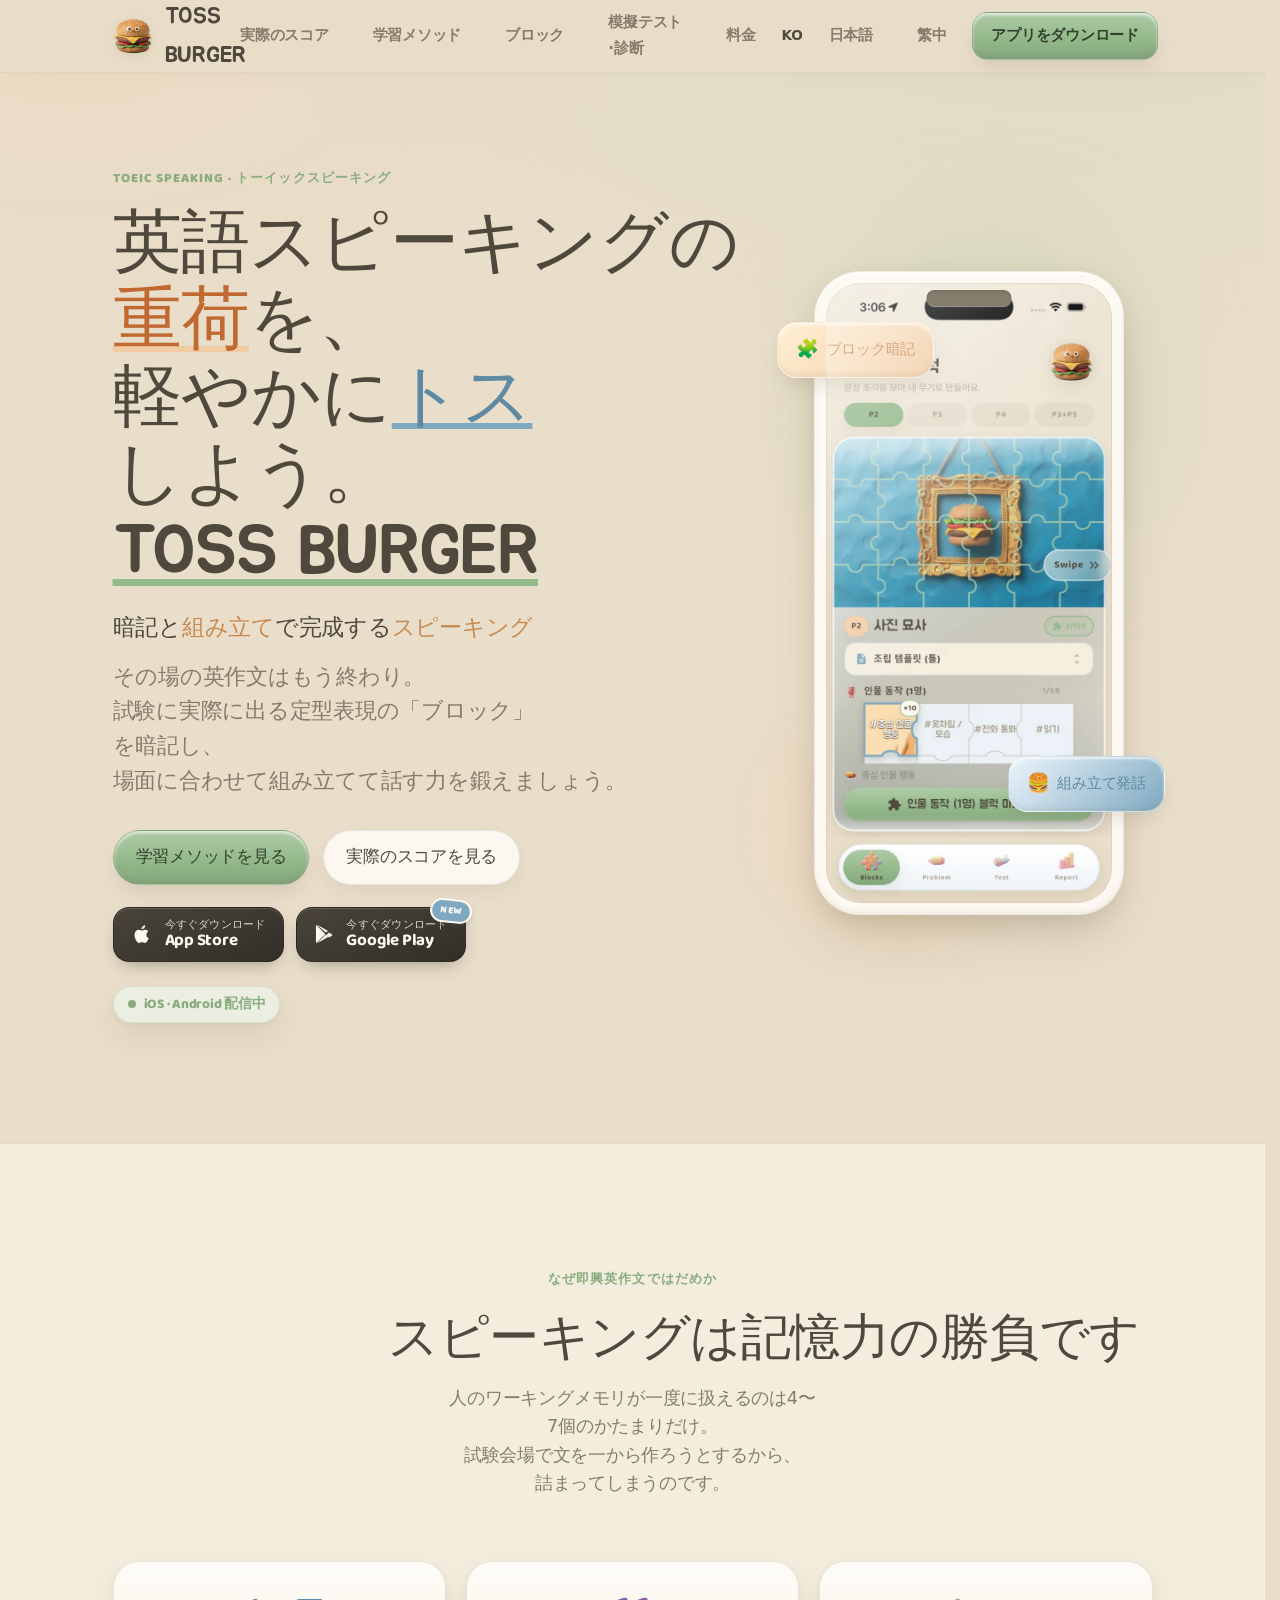
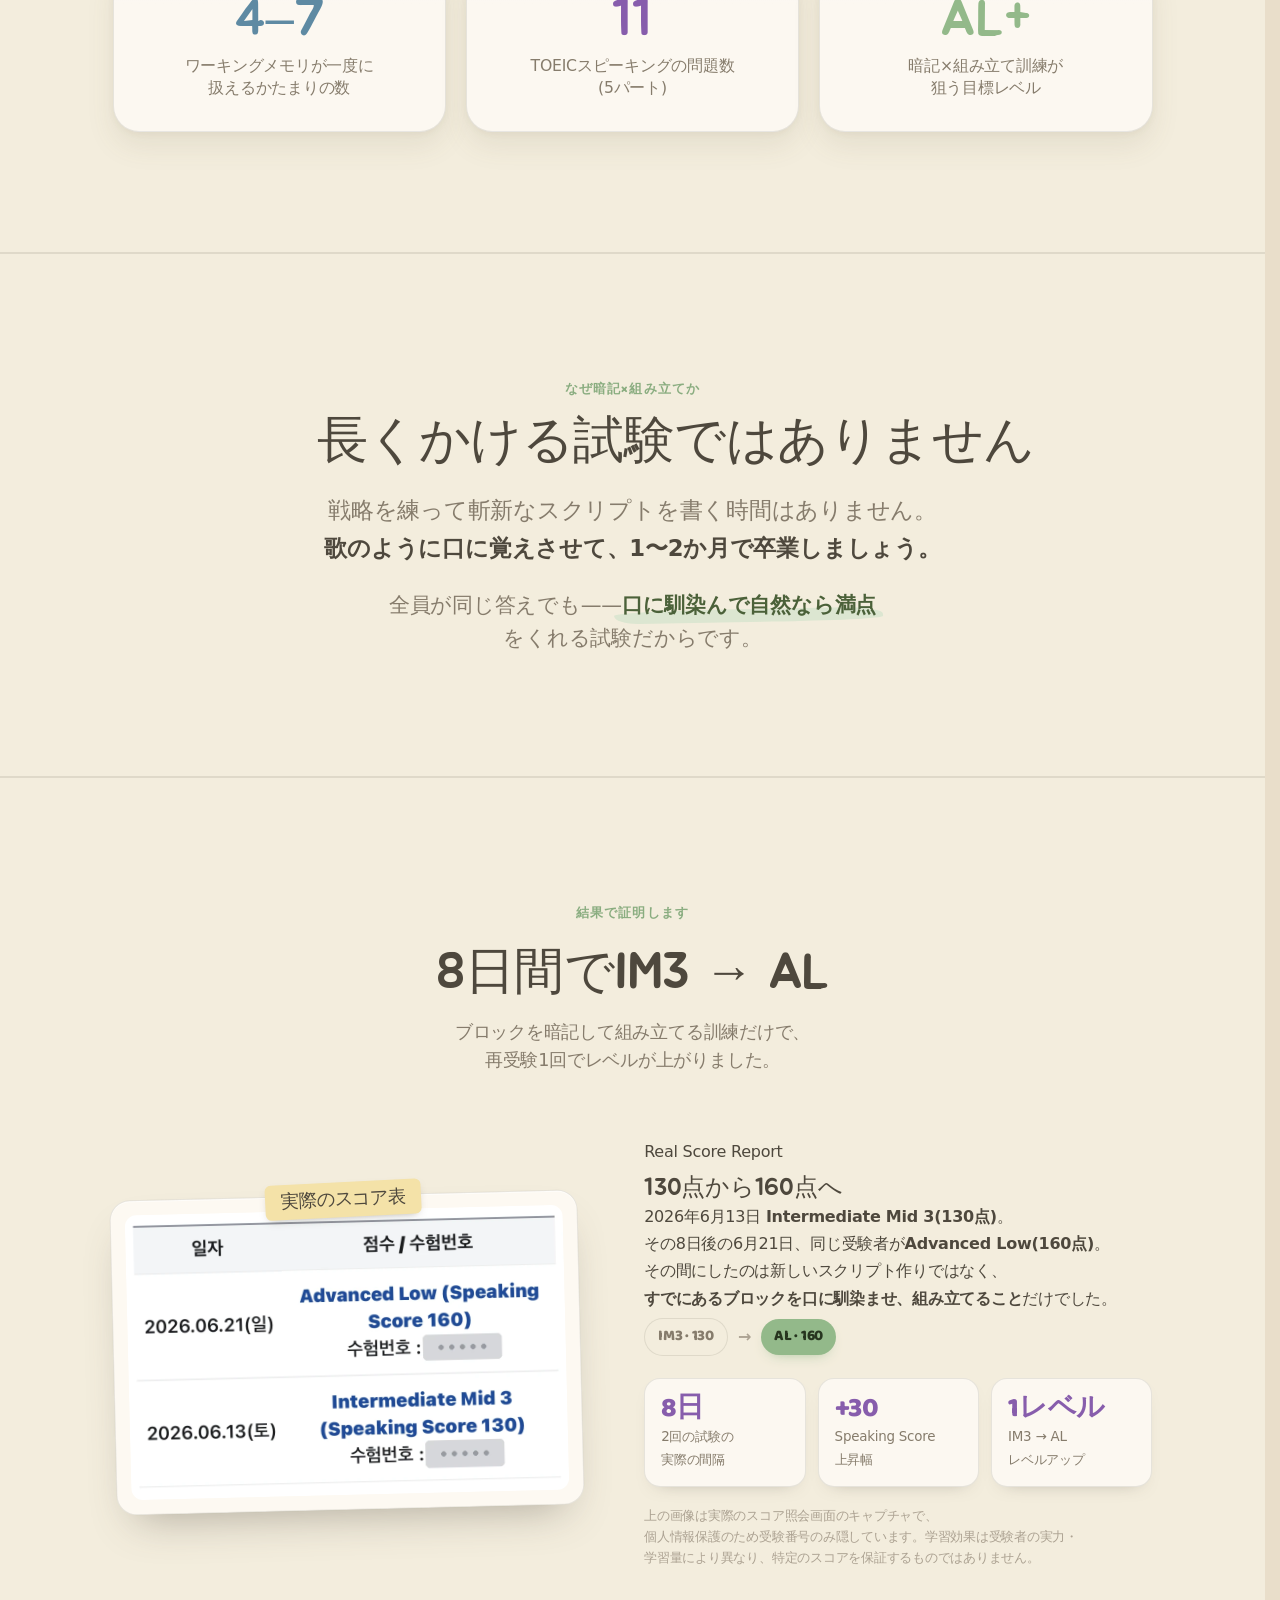
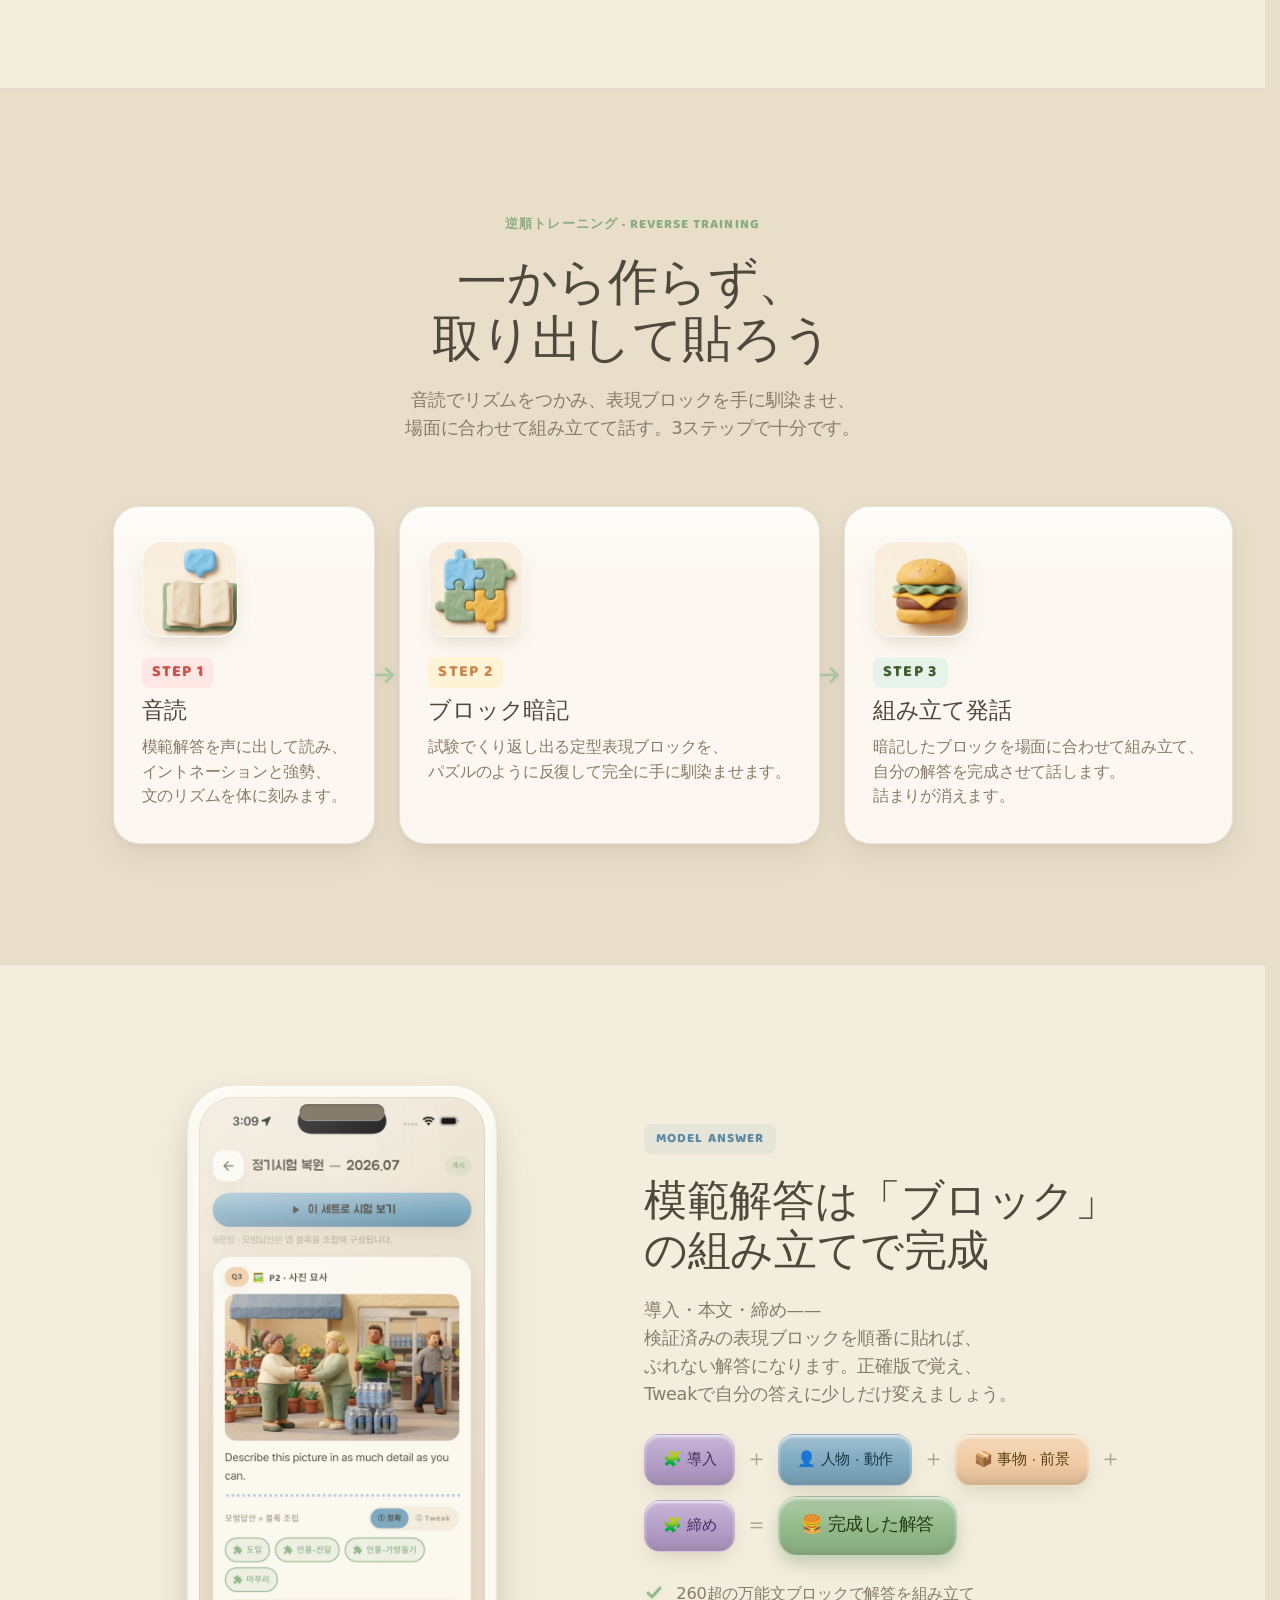
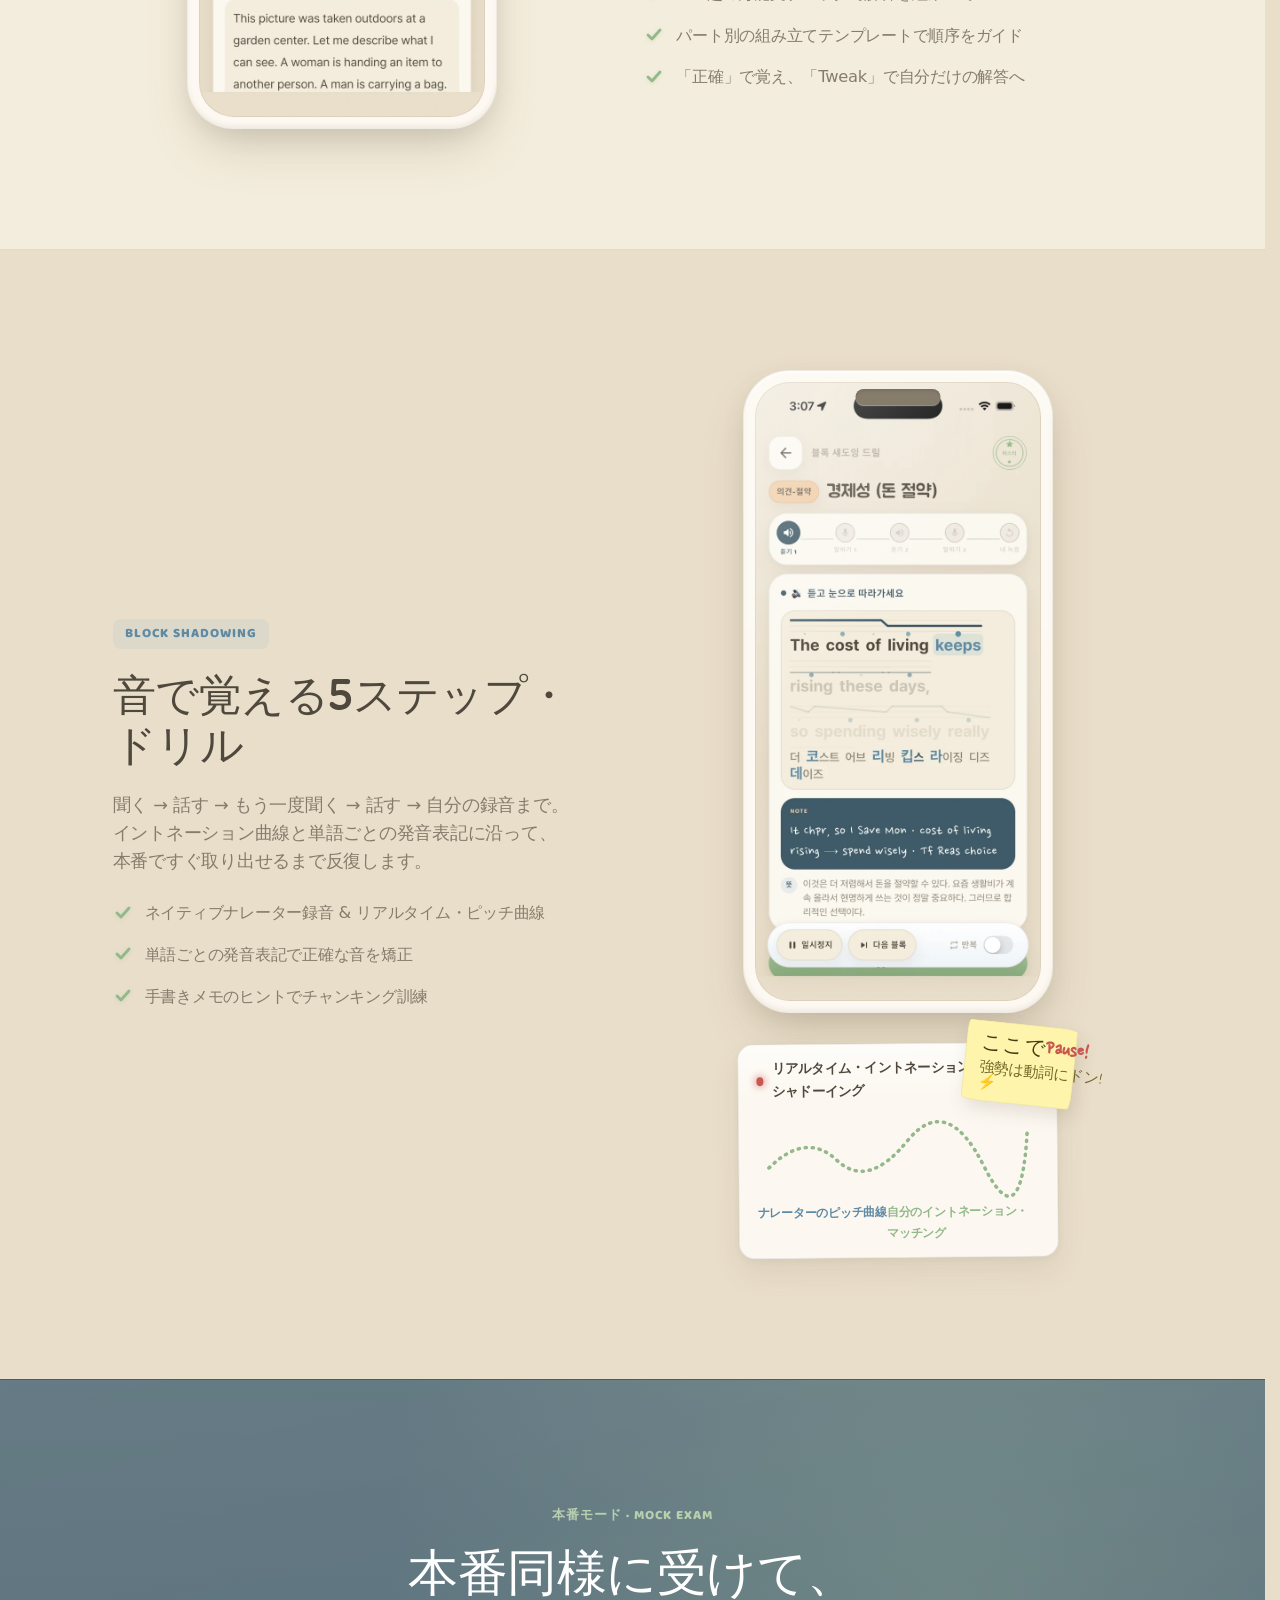
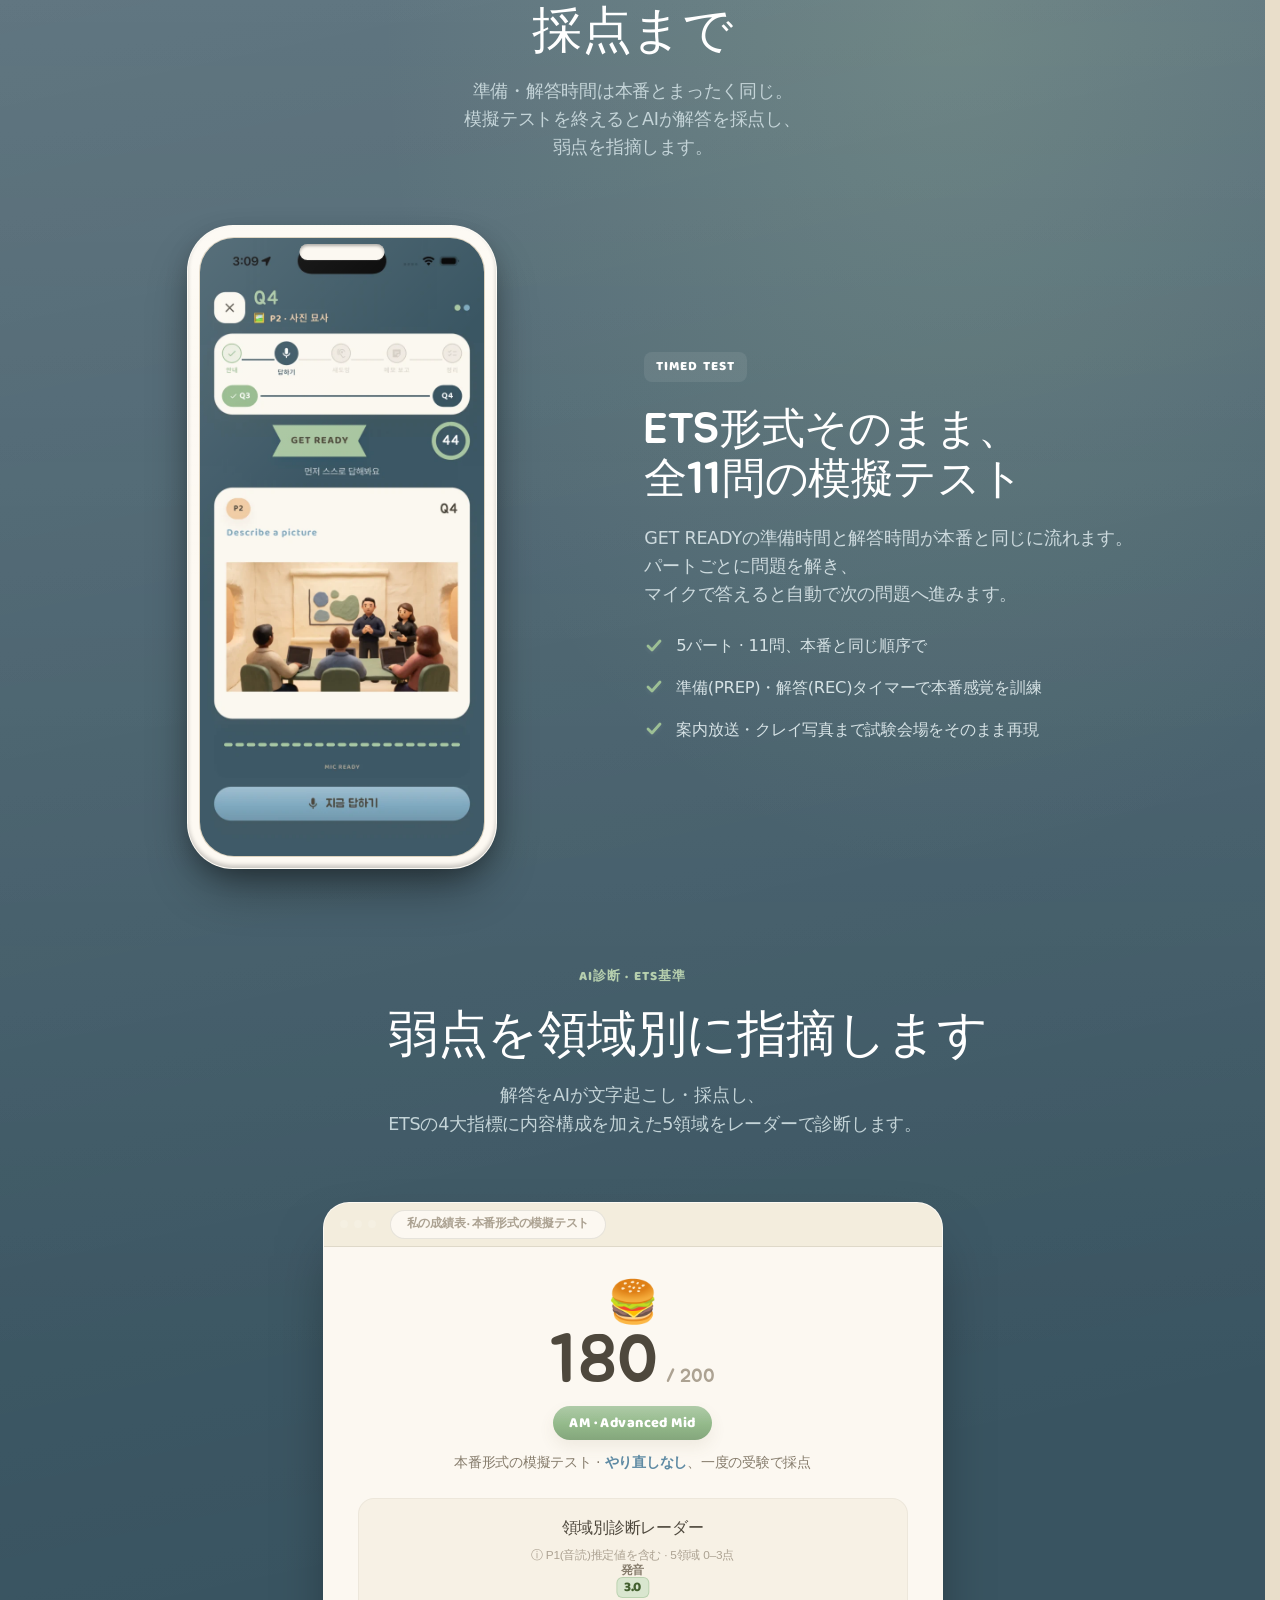
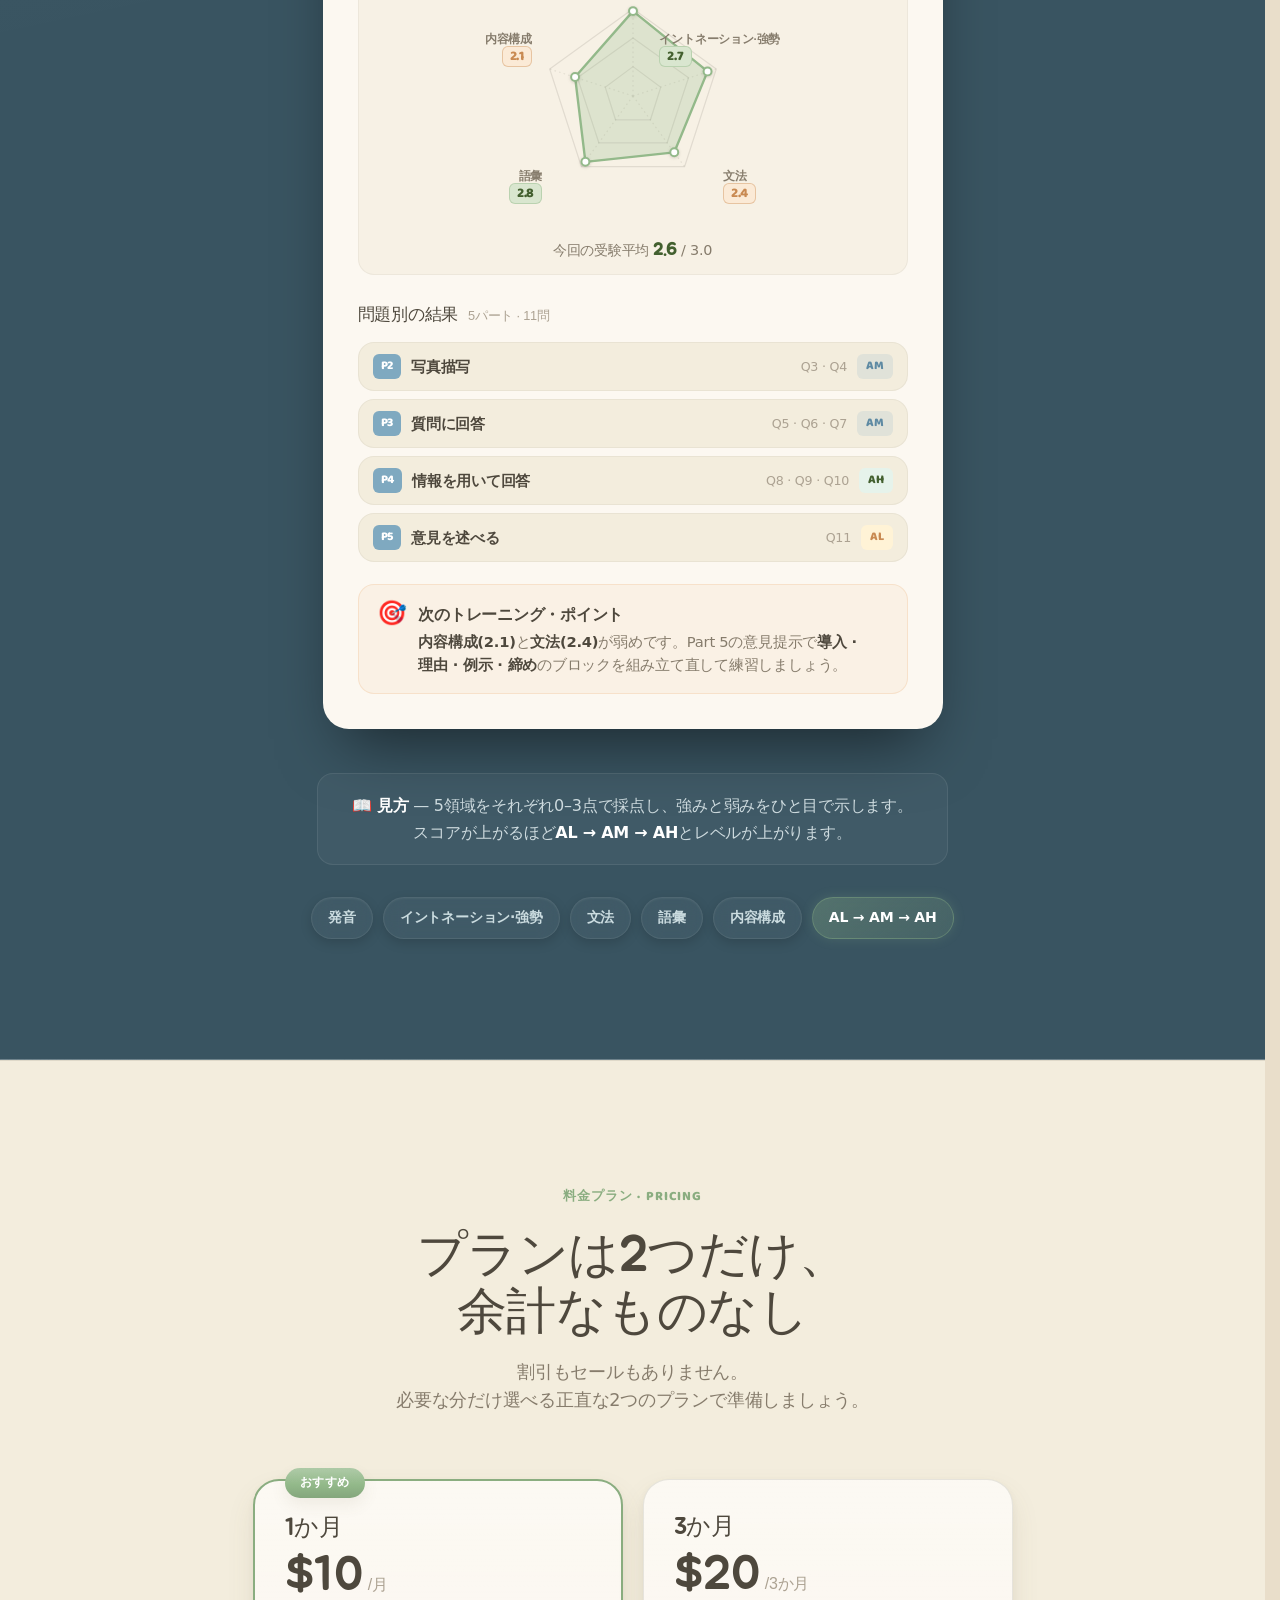
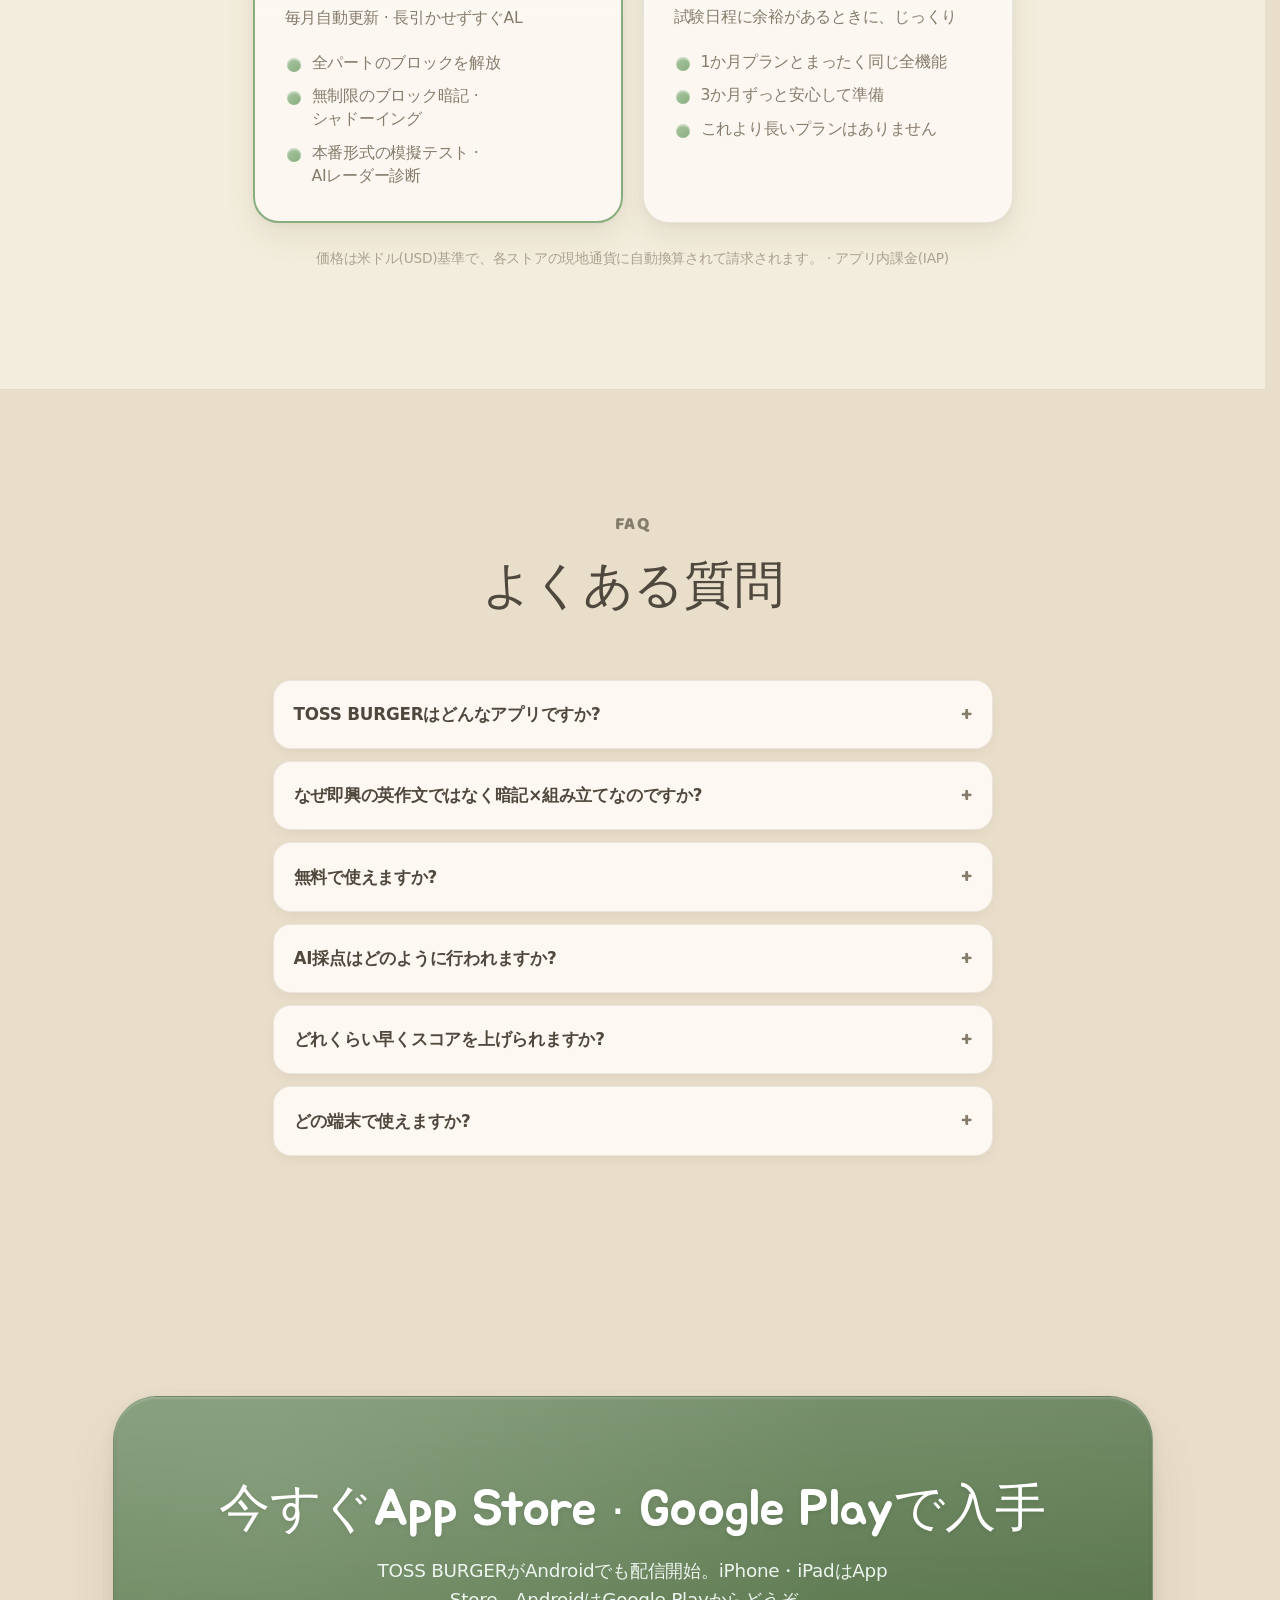
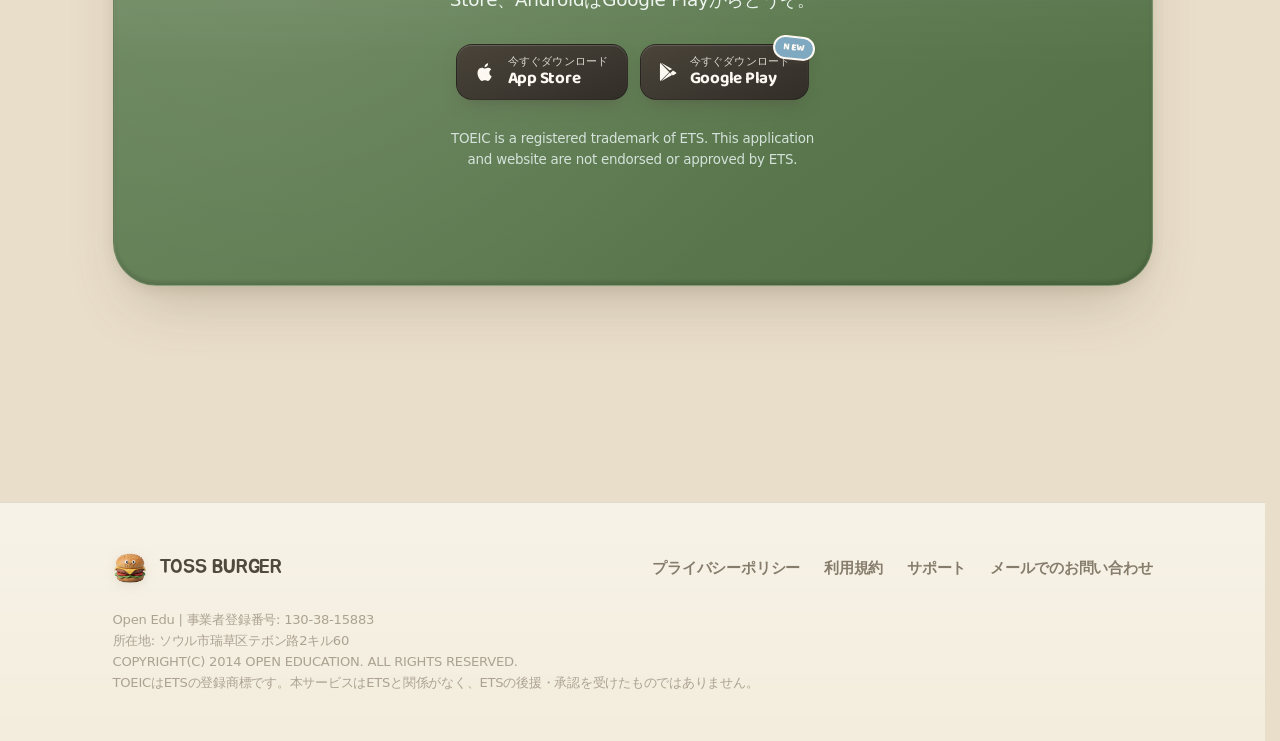
==== commit 88b44cb1: "feat: Google Play live — swap the 'coming soon' chip for a real Play badge and mark Android as launc" ====
--- a/ja/index.html
+++ b/ja/index.html
@@ -50,10 +50,10 @@
       "@id": "https://tosburger.com/#app",
       "name": "TOSS BURGER — TOEICスピーキング・テンプレート訓練",
       "alternateName": "TOSS BURGER",
-      "operatingSystem": "iOS",
+      "operatingSystem": "iOS, Android",
       "applicationCategory": "EducationApplication",
       "description": "試験でくり返し出る定型表現「ブロック」を暗記し、組み立てて話すTOEIC Speaking訓練アプリ。音読 → ブロック暗記 → 組み立て発話の3ステップ、本番形式の模擬テストとAI採点つき。",
-      "installUrl": "https://apps.apple.com/app/id6788353969",
+      "installUrl": ["https://apps.apple.com/app/id6788353969", "https://play.google.com/store/apps/details?id=com.tosscombo.toss_combo"],
       "inLanguage": ["ko", "ja", "zh-Hant"],
       "publisher": { "@id": "https://tosburger.com/#org" },
       "offers": [
@@ -94,7 +94,7 @@
         {
           "@type": "Question",
           "name": "どの端末で使えますか?",
-          "acceptedAnswer": { "@type": "Answer", "text": "iOS(App Store)で配信中です。Android版は準備中で、メールで公開通知を受け取れます。" }
+          "acceptedAnswer": { "@type": "Answer", "text": "iOS(App Store)とAndroid(Google Play)の両方で配信中です。iPhone・iPadはApp Store、AndroidスマホはGoogle Playからダウンロードできます。" }
         }
       ]
     }
@@ -876,10 +876,10 @@
   .reveal { opacity: 0; transform: translateY(22px); transition: opacity .7s var(--ease-settle), transform .7s var(--ease-settle); }
   .reveal.in { opacity: 1; transform: none; }
   @media (prefers-reduced-motion: reduce) { .reveal { opacity: 1; transform: none; transition: none; } }
-  /* ---- Store badges (iOS live · Play coming soon) ---- */
+  /* ---- Store badges (iOS · Google Play live) ---- */
   .store-badges { display: flex; flex-wrap: wrap; gap: 12px; align-items: center; margin-top: 22px; }
   .badge-store {
-    display: inline-flex; align-items: center; gap: 11px;
+    position: relative; display: inline-flex; align-items: center; gap: 11px;
     padding: 11px 18px 11px 16px; border-radius: 16px;
     background: linear-gradient(160deg, #4a443a, #322e28);
     color: #FDF9F2; text-decoration: none; border: 1px solid rgba(0,0,0,.28);
@@ -892,13 +892,15 @@
   .badge-store .bs-txt { display: flex; flex-direction: column; line-height: 1.12; text-align: left; }
   .badge-store .bs-sm { font-size: .68rem; letter-spacing: .02em; opacity: .82; }
   .badge-store .bs-lg { font-family: "Baloo 2", sans-serif; font-weight: 700; font-size: 1.06rem; }
-  /* Play: not launched yet — visibly inert, not a dead link */
-  .badge-store.soon {
-    background: var(--paper); color: var(--ink-soft);
-    border: 1px dashed rgba(78,72,61,.28); box-shadow: none; cursor: default;
-  }
-  .badge-store.soon:hover { transform: none; box-shadow: none; }
-  .badge-store.soon .bs-lg { color: var(--ink); }
+  /* "NEW" tag on the Google Play badge — Android launched on Play (2026-09) */
+  .bs-new {
+    position: absolute; top: -9px; right: -7px;
+    font-family: "Baloo 2", sans-serif; font-weight: 800; font-size: .6rem; letter-spacing: .08em;
+    padding: 2px 8px; border-radius: 999px;
+    background: var(--tomato); color: #FDF9F2; border: 2px solid var(--paper-hi);
+    box-shadow: 0 4px 10px -4px rgba(78,72,61,.6);
+    transform: rotate(6deg);
+  }
 
   /* ---- Proof: real score report ---- */
   .proof-grid { display: grid; grid-template-columns: minmax(0, .92fr) minmax(0, 1fr); gap: clamp(28px, 5vw, 64px); align-items: center; }
@@ -948,7 +950,7 @@
         <a href="/ja/" hreflang="ja" lang="ja" onclick="try{localStorage.setItem('tb-lang','ja')}catch(e){}">日本語</a>
         <a href="/zh-hant/" hreflang="zh-Hant" lang="zh-Hant" onclick="try{localStorage.setItem('tb-lang','zh')}catch(e){}">繁中</a>
       </span>
-      <a class="nav-cta" href="https://apps.apple.com/app/id6788353969">App Storeで入手</a>
+      <a class="nav-cta" href="#download">アプリをダウンロード</a>
     </nav>
   </div>
 </header>
@@ -972,12 +974,14 @@
             <svg width="24" height="24" viewBox="0 0 24 24" fill="currentColor" aria-hidden="true"><path d="M16.36 12.78c.02-2.2 1.8-3.26 1.88-3.31-1.02-1.5-2.61-1.7-3.18-1.72-1.35-.14-2.64.8-3.33.8-.69 0-1.75-.78-2.87-.76-1.48.02-2.84.86-3.6 2.18-1.53 2.66-.39 6.6 1.1 8.76.73 1.06 1.6 2.25 2.74 2.2 1.1-.04 1.52-.71 2.85-.71 1.33 0 1.7.71 2.87.69 1.18-.02 1.93-1.08 2.65-2.14.84-1.23 1.18-2.42 1.2-2.48-.03-.01-2.3-.88-2.32-3.5zM14.2 6.02c.6-.74 1.01-1.75.9-2.77-.87.04-1.94.59-2.57 1.31-.56.64-1.06 1.68-.93 2.67.97.08 1.98-.49 2.6-1.21z"/></svg>
             <span class="bs-txt"><span class="bs-sm">今すぐダウンロード</span><span class="bs-lg">App Store</span></span>
           </a>
-          <span class="badge-store soon" aria-label="Google Play 準備中">
+          <a class="badge-store" href="https://play.google.com/store/apps/details?id=com.tosscombo.toss_combo"
+             aria-label="Google PlayでTOSS BURGERをダウンロード">
             <svg width="22" height="22" viewBox="0 0 24 24" fill="currentColor" aria-hidden="true"><path d="M3.6 2.3c-.24.25-.38.64-.38 1.15v17.1c0 .51.14.9.38 1.15l.06.06 9.58-9.58v-.23L3.66 2.24l-.06.06zm12.85 6.4L13.9 10.3v.01L4.32 1.96l.14-.08 11.99 6.82zM4.46 22.12l9.44-9.44 2.55 2.55-11.99 6.82-.14-.07zm12.9-6.34l-2.7-2.7 2.7-2.7 3.13 1.78c.9.51.9 1.33 0 1.84l-3.13 1.78z"/></svg>
-            <span class="bs-txt"><span class="bs-sm">Google Play</span><span class="bs-lg">配信準備中</span></span>
-          </span>
-        </div>
-        <p class="note"><span class="pill"><span class="dot"></span>iOS配信中 · Androidは近日公開</span></p>
+            <span class="bs-txt"><span class="bs-sm">今すぐダウンロード</span><span class="bs-lg">Google Play</span></span>
+            <span class="bs-new">NEW</span>
+          </a>
+        </div>
+        <p class="note"><span class="pill"><span class="dot"></span>iOS · Android 配信中</span></p>
       </div>
       <div class="fig">
         <span class="blob a" aria-hidden="true"></span>
@@ -1353,27 +1357,28 @@
         </details>
         <details>
           <summary>どの端末で使えますか?</summary>
-          <p>iOS(App Store)で配信中です。Android版は準備中で、メールで公開通知を受け取れます。</p>
+          <p>iOS(App Store)とAndroid(Google Play)の両方で配信中です。iPhone・iPadはApp Store、AndroidスマホはGoogle Playからダウンロードできます。</p>
         </details>
       </div>
     </div>
   </section>
 
-  <section>
+  <section id="download">
     <div class="wrap">
       <div class="final reveal">
-        <h2>今すぐApp Storeで入手</h2>
-        <p>TOSS BURGERはiOSで配信中。Android版は準備中で、公開され次第すぐお知らせします。</p>
+        <h2>今すぐApp Store · Google Playで入手</h2>
+        <p>TOSS BURGERがAndroidでも配信開始。iPhone・iPadはApp Store、AndroidはGoogle Playからどうぞ。</p>
         <div class="store-badges" style="justify-content:center;">
           <a class="badge-store" href="https://apps.apple.com/app/id6788353969"
              aria-label="App StoreでTOSS BURGERをダウンロード">
             <svg width="24" height="24" viewBox="0 0 24 24" fill="currentColor" aria-hidden="true"><path d="M16.36 12.78c.02-2.2 1.8-3.26 1.88-3.31-1.02-1.5-2.61-1.7-3.18-1.72-1.35-.14-2.64.8-3.33.8-.69 0-1.75-.78-2.87-.76-1.48.02-2.84.86-3.6 2.18-1.53 2.66-.39 6.6 1.1 8.76.73 1.06 1.6 2.25 2.74 2.2 1.1-.04 1.52-.71 2.85-.71 1.33 0 1.7.71 2.87.69 1.18-.02 1.93-1.08 2.65-2.14.84-1.23 1.18-2.42 1.2-2.48-.03-.01-2.3-.88-2.32-3.5zM14.2 6.02c.6-.74 1.01-1.75.9-2.77-.87.04-1.94.59-2.57 1.31-.56.64-1.06 1.68-.93 2.67.97.08 1.98-.49 2.6-1.21z"/></svg>
             <span class="bs-txt"><span class="bs-sm">今すぐダウンロード</span><span class="bs-lg">App Store</span></span>
           </a>
-          <a class="badge-store soon" href="mailto:tosburger.dev@gmail.com?subject=TOSS BURGER Android公開のお知らせを受け取る"
-             aria-label="Android公開のお知らせ">
+          <a class="badge-store" href="https://play.google.com/store/apps/details?id=com.tosscombo.toss_combo"
+             aria-label="Google PlayでTOSS BURGERをダウンロード">
             <svg width="22" height="22" viewBox="0 0 24 24" fill="currentColor" aria-hidden="true"><path d="M3.6 2.3c-.24.25-.38.64-.38 1.15v17.1c0 .51.14.9.38 1.15l.06.06 9.58-9.58v-.23L3.66 2.24l-.06.06zm12.85 6.4L13.9 10.3v.01L4.32 1.96l.14-.08 11.99 6.82zM4.46 22.12l9.44-9.44 2.55 2.55-11.99 6.82-.14-.07zm12.9-6.34l-2.7-2.7 2.7-2.7 3.13 1.78c.9.51.9 1.33 0 1.84l-3.13 1.78z"/></svg>
-            <span class="bs-txt"><span class="bs-sm">Android</span><span class="bs-lg">公開通知を受け取る</span></span>
+            <span class="bs-txt"><span class="bs-sm">今すぐダウンロード</span><span class="bs-lg">Google Play</span></span>
+            <span class="bs-new">NEW</span>
           </a>
         </div>
         <p class="disc">TOEIC is a registered trademark of ETS. This application and website are not endorsed or approved by ETS.</p>
